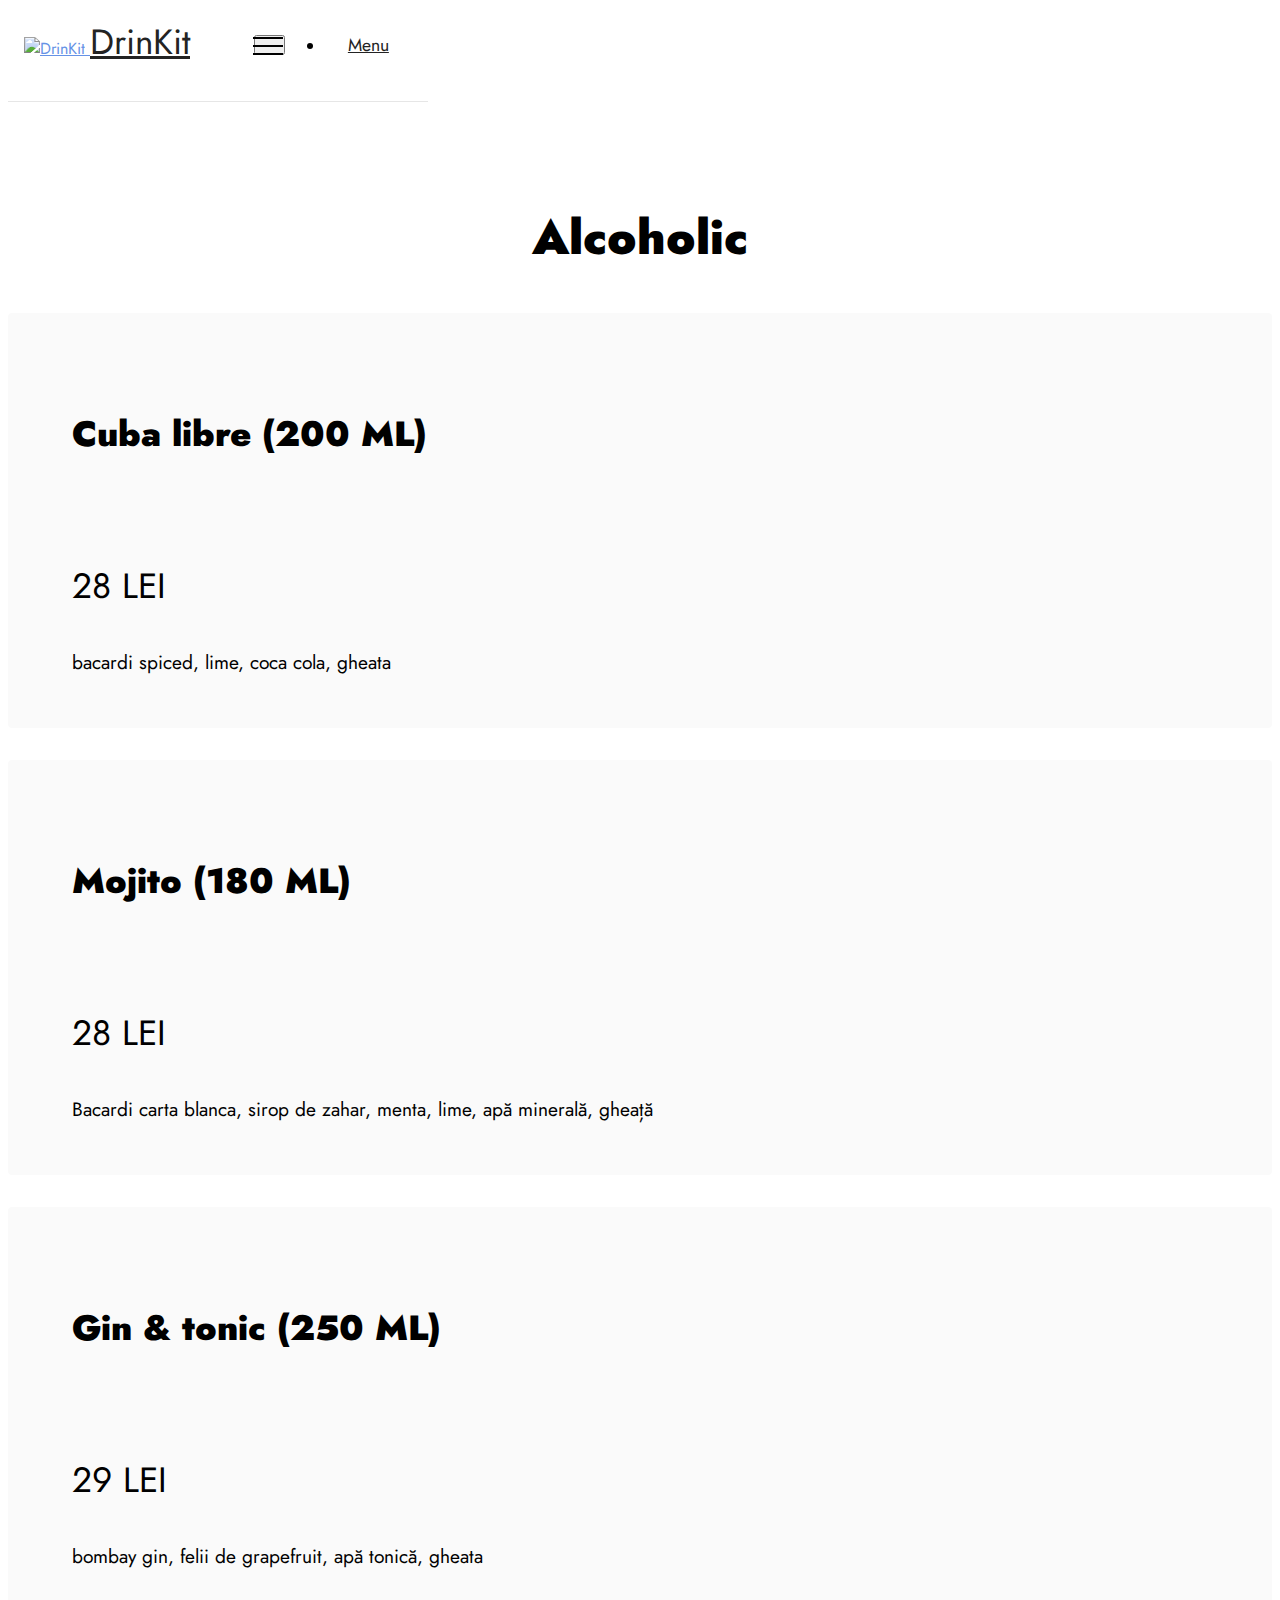
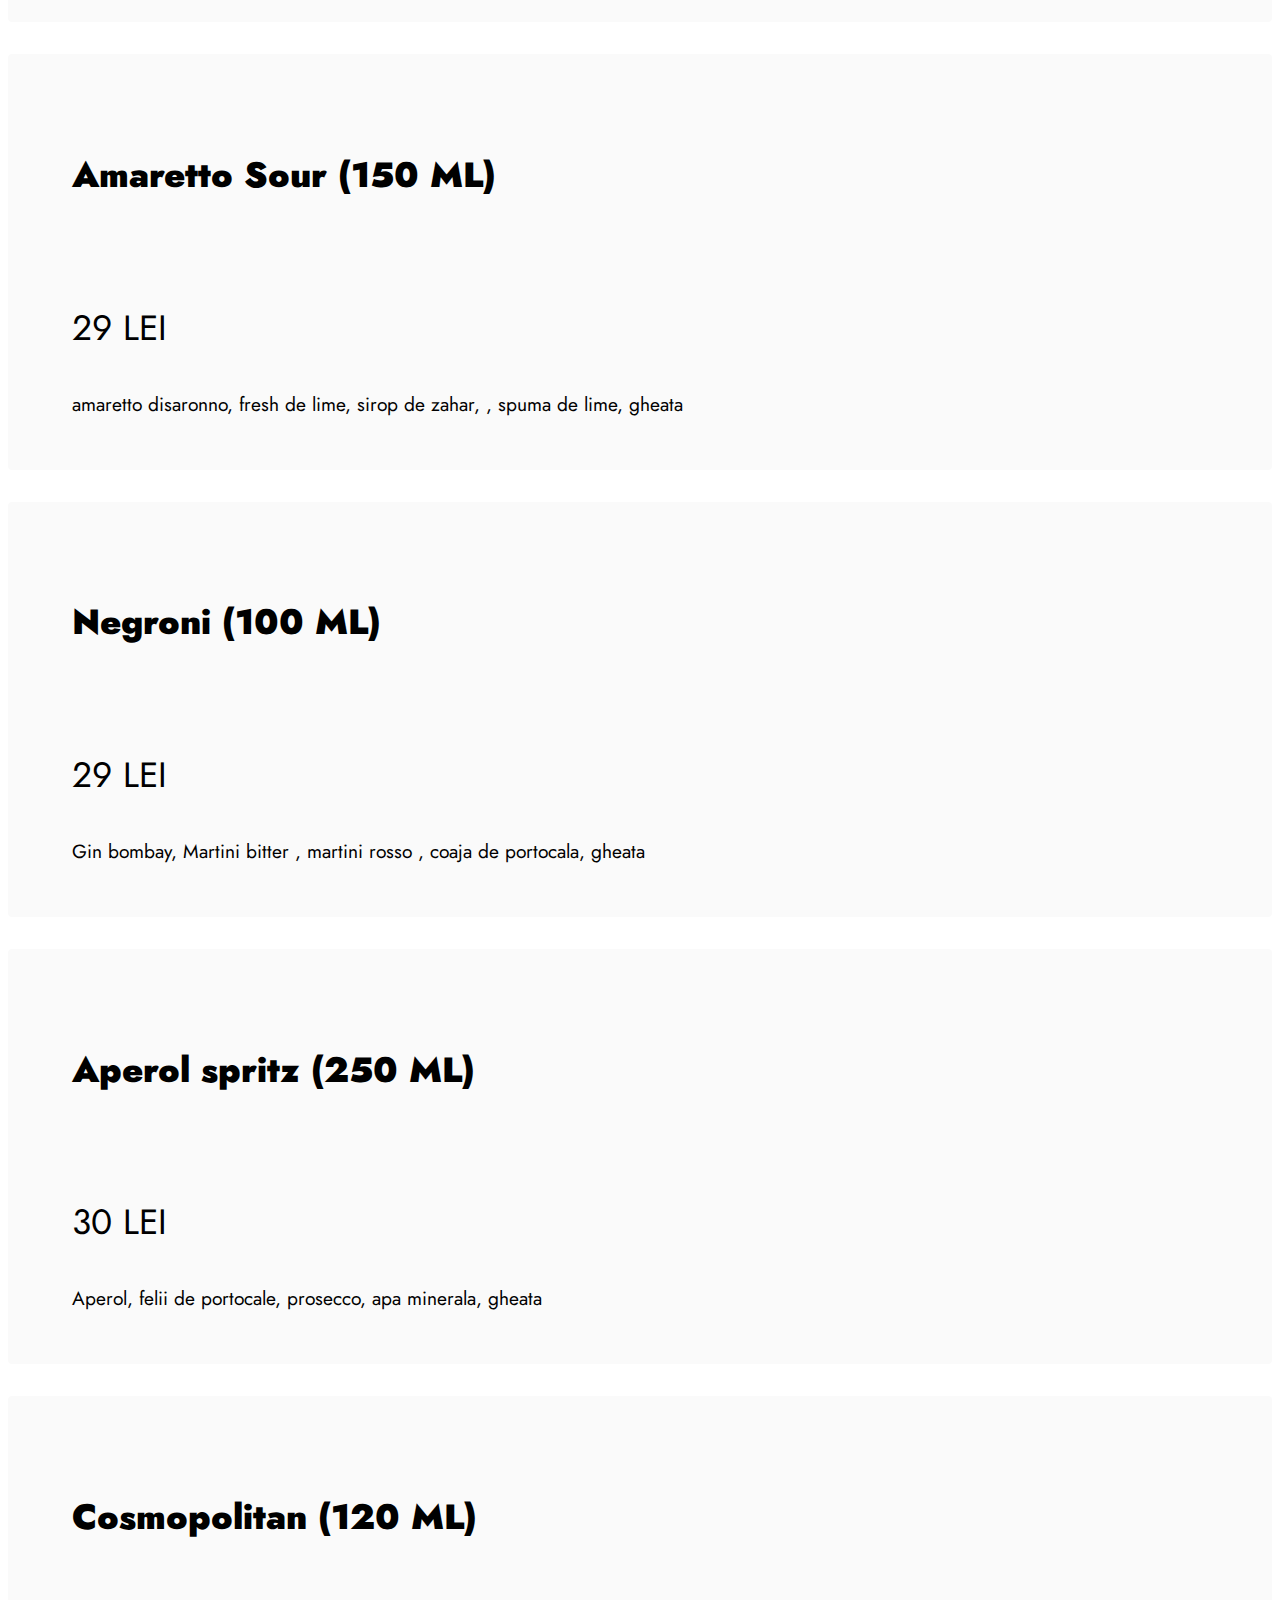
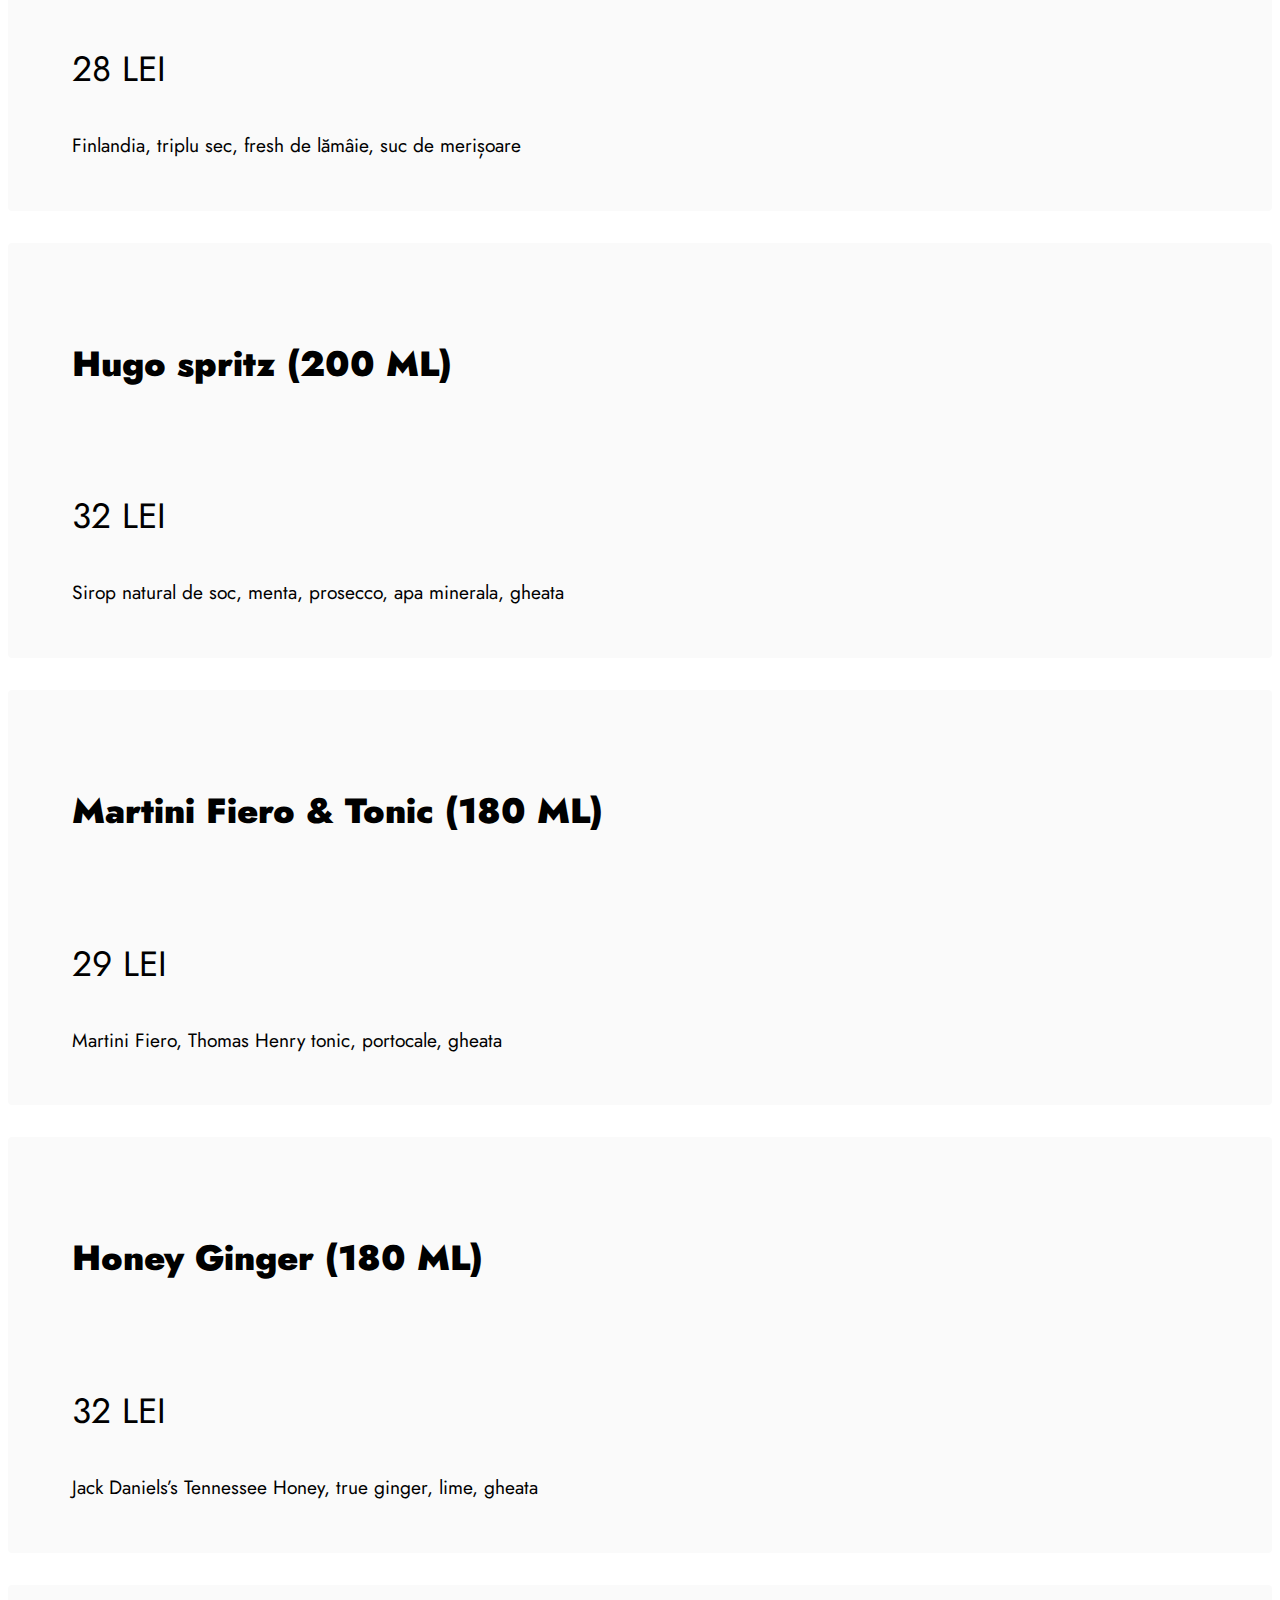
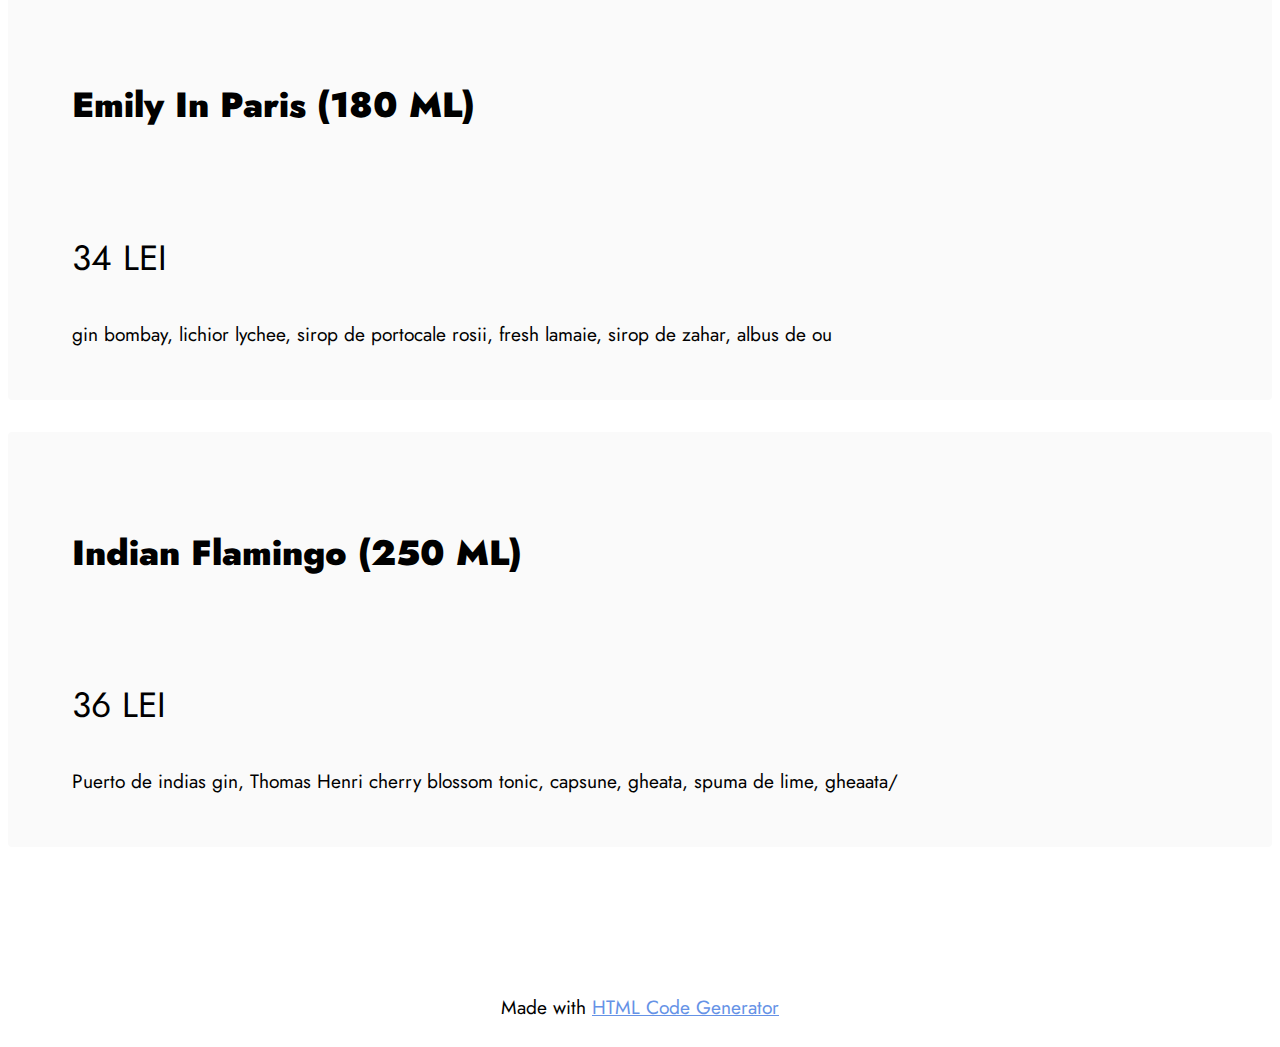
==== Alcoholic.html @ f7081884 "create github pages" ====
<!DOCTYPE html>
<html  >
<head>
  <!-- Site made with Mobirise Website Builder v5.8.6, https://mobirise.com -->
  <meta charset="UTF-8">
  <meta http-equiv="X-UA-Compatible" content="IE=edge">
  <meta name="generator" content="Mobirise v5.8.6, mobirise.com">
  <meta name="viewport" content="width=device-width, initial-scale=1, minimum-scale=1">
  <link rel="shortcut icon" href="assets/images/mbr-121x177.png" type="image/x-icon">
  <meta name="description" content="">
  
  
  <title>Alcoholic</title>
  <link rel="stylesheet" href="assets/bootstrap/css/bootstrap.min.css">
  <link rel="stylesheet" href="assets/bootstrap/css/bootstrap-grid.min.css">
  <link rel="stylesheet" href="assets/bootstrap/css/bootstrap-reboot.min.css">
  <link rel="stylesheet" href="assets/dropdown/css/style.css">
  <link rel="stylesheet" href="assets/socicon/css/styles.css">
  <link rel="stylesheet" href="assets/theme/css/style.css">
  <link rel="preload" href="https://fonts.googleapis.com/css?family=Jost:100,200,300,400,500,600,700,800,900,100i,200i,300i,400i,500i,600i,700i,800i,900i&display=swap" as="style" onload="this.onload=null;this.rel='stylesheet'">
  <noscript><link rel="stylesheet" href="https://fonts.googleapis.com/css?family=Jost:100,200,300,400,500,600,700,800,900,100i,200i,300i,400i,500i,600i,700i,800i,900i&display=swap"></noscript>
  <link rel="preload" as="style" href="assets/mobirise/css/mbr-additional.css"><link rel="stylesheet" href="assets/mobirise/css/mbr-additional.css" type="text/css">

  
  
  
</head>
<body>
  
  <section data-bs-version="5.1" class="menu cid-s48OLK6784" once="menu" id="menu1-k">
    
    <nav class="navbar navbar-dropdown navbar-fixed-top navbar-expand-lg">
        <div class="container">
            <div class="navbar-brand">
                <span class="navbar-logo">
                    <a href="index.html">
                        <img src="assets/images/mbr-121x177.png" alt="DrinKit" style="height: 3.8rem;">
                    </a>
                </span>
                <span class="navbar-caption-wrap"><a class="navbar-caption text-black text-primary display-5" href="https://drinkit.mobirisesite.com/">DrinKit</a></span>
            </div>
            <button class="navbar-toggler" type="button" data-toggle="collapse" data-bs-toggle="collapse" data-target="#navbarSupportedContent" data-bs-target="#navbarSupportedContent" aria-controls="navbarNavAltMarkup" aria-expanded="false" aria-label="Toggle navigation">
                <div class="hamburger">
                    <span></span>
                    <span></span>
                    <span></span>
                    <span></span>
                </div>
            </button>
            <div class="collapse navbar-collapse" id="navbarSupportedContent">
                <ul class="navbar-nav nav-dropdown nav-right" data-app-modern-menu="true"><li class="nav-item"><a class="nav-link link text-black text-primary display-4" href="menu.html">Menu</a></li></ul>
                
                
            </div>
        </div>
    </nav>

</section>

<section data-bs-version="5.1" class="features9 cid-tCqFSyeg68" id="features10-t">
    <!---->
    

    
    
    <div class="container">
        <div class="mbr-section-head">
            <h3 class="mbr-section-title mbr-fonts-style mb-0 display-2">
                <strong>Alcoholic</strong></h3>
            
        </div>
        <div class="row mt-4">
            <div class="card col-12">
                <div class="card-wrapper">
                    <div class="top-line row">
                        <div class="col">
                            <h4 class="card-title mbr-fonts-style display-5"><strong>Cuba libre (200 ML)
</strong><div><strong><br></strong></div></h4>
                        </div>
                        <div class="col-auto">
                            <p class="price mbr-fonts-style display-5">28 LEI&nbsp;<br></p>
                        </div>
                    </div>
                    <div class="bottom-line">
                        <p class="mbr-text mbr-fonts-style display-7">bacardi spiced, lime, coca cola, gheata&nbsp;<br></p>
                    </div>
                </div>
            </div>
            <div class="card col-12">
                <div class="card-wrapper">
                    <div class="top-line row">
                        <div class="col">
                            <h4 class="card-title mbr-fonts-style display-5"><strong>Mojito (180 ML)
</strong><div><strong><br></strong></div></h4>
                        </div>
                        <div class="col-auto">
                            <p class="price mbr-fonts-style display-5">28 LEI&nbsp;<br></p>
                        </div>
                    </div>
                    <div class="bottom-line">
                        <p class="mbr-text mbr-fonts-style display-7">Bacardi carta blanca, sirop de zahar, menta, lime, apă minerală, gheață&nbsp;<br></p>
                    </div>
                </div>
            </div>
            <div class="card col-12">
                <div class="card-wrapper">
                    <div class="top-line row">
                        <div class="col">
                            <h4 class="card-title mbr-fonts-style display-5"><strong>Gin &amp; tonic (250 ML)
</strong><div><strong><br></strong></div></h4>
                        </div>
                        <div class="col-auto">
                            <p class="price mbr-fonts-style display-5">29 LEI&nbsp;<br></p>
                        </div>
                    </div>
                    <div class="bottom-line">
                        <p class="mbr-text mbr-fonts-style display-7">bombay gin, felii de grapefruit, apă tonică, gheata&nbsp;<br></p>
                    </div>
                </div>
            </div>
            <div class="card col-12">
                <div class="card-wrapper">
                    <div class="top-line row">
                        <div class="col">
                            <h4 class="card-title mbr-fonts-style display-5"><strong>Amaretto Sour (150 ML)
</strong><div><strong><br></strong></div></h4>
                        </div>
                        <div class="col-auto">
                            <p class="price mbr-fonts-style display-5">29 LEI&nbsp;<br></p>
                        </div>
                    </div>
                    <div class="bottom-line">
                        <p class="mbr-text mbr-fonts-style display-7">amaretto disaronno, fresh de lime, sirop de zahar, , spuma de lime, gheata&nbsp;<br></p>
                    </div>
                </div>
            </div>
            <div class="card col-12">
                <div class="card-wrapper">
                    <div class="top-line row">
                        <div class="col">
                            <h4 class="card-title mbr-fonts-style display-5"><strong>Negroni (100 ML)
</strong><div><strong><br></strong></div></h4>
                        </div>
                        <div class="col-auto">
                            <p class="price mbr-fonts-style display-5">29 LEI&nbsp;<br></p>
                        </div>
                    </div>
                    <div class="bottom-line">
                        <p class="mbr-text mbr-fonts-style display-7">Gin bombay, Martini bitter , martini rosso , coaja de portocala, gheata&nbsp;<br></p>
                    </div>
                </div>
            </div>
            <div class="card col-12">
                <div class="card-wrapper">
                    <div class="top-line row">
                        <div class="col">
                            <h4 class="card-title mbr-fonts-style display-5"><strong>Aperol spritz (250 ML)
</strong><div><strong><br></strong></div></h4>
                        </div>
                        <div class="col-auto">
                            <p class="price mbr-fonts-style display-5">30 LEI&nbsp;<br></p>
                        </div>
                    </div>
                    <div class="bottom-line">
                        <p class="mbr-text mbr-fonts-style display-7">Aperol, felii de portocale, prosecco, apa minerala, gheata&nbsp;<br></p>
                    </div>
                </div>
            </div>
            <div class="card col-12">
                <div class="card-wrapper">
                    <div class="top-line row">
                        <div class="col">
                            <h4 class="card-title mbr-fonts-style display-5"><strong>Cosmopolitan (120 ML)
</strong><div><strong><br></strong></div></h4>
                        </div>
                        <div class="col-auto">
                            <p class="price mbr-fonts-style display-5">28 LEI&nbsp;<br></p>
                        </div>
                    </div>
                    <div class="bottom-line">
                        <p class="mbr-text mbr-fonts-style display-7">Finlandia, triplu sec, fresh de lămâie, suc de merișoare&nbsp;<br></p>
                    </div>
                </div>
            </div>
            <div class="card col-12">
                <div class="card-wrapper">
                    <div class="top-line row">
                        <div class="col">
                            <h4 class="card-title mbr-fonts-style display-5"><strong>Hugo spritz (200 ML)
</strong><div><strong><br></strong></div></h4>
                        </div>
                        <div class="col-auto">
                            <p class="price mbr-fonts-style display-5">32 LEI&nbsp;<br></p>
                        </div>
                    </div>
                    <div class="bottom-line">
                        <p class="mbr-text mbr-fonts-style display-7">Sirop natural de soc, menta, prosecco, apa minerala, gheata&nbsp;<br></p>
                    </div>
                </div>
            </div>
            <div class="card col-12">
                <div class="card-wrapper">
                    <div class="top-line row">
                        <div class="col">
                            <h4 class="card-title mbr-fonts-style display-5"><strong>Martini Fiero &amp; Tonic (180 ML)
</strong><div><strong><br></strong></div></h4>
                        </div>
                        <div class="col-auto">
                            <p class="price mbr-fonts-style display-5">29 LEI&nbsp;<br></p>
                        </div>
                    </div>
                    <div class="bottom-line">
                        <p class="mbr-text mbr-fonts-style display-7">Martini Fiero, Thomas Henry tonic, portocale, gheata&nbsp;<br></p>
                    </div>
                </div>
            </div>
            <div class="card col-12">
                <div class="card-wrapper">
                    <div class="top-line row">
                        <div class="col">
                            <h4 class="card-title mbr-fonts-style display-5"><strong>Honey Ginger (180 ML)
</strong><div><strong><br></strong></div></h4>
                        </div>
                        <div class="col-auto">
                            <p class="price mbr-fonts-style display-5">32 LEI&nbsp;<br></p>
                        </div>
                    </div>
                    <div class="bottom-line">
                        <p class="mbr-text mbr-fonts-style display-7">Jack Daniels’s Tennessee Honey, true ginger, lime, gheata&nbsp;<br></p>
                    </div>
                </div>
            </div>
            <div class="card col-12">
                <div class="card-wrapper">
                    <div class="top-line row">
                        <div class="col">
                            <h4 class="card-title mbr-fonts-style display-5"><strong>Emily In Paris (180 ML)
</strong><div><strong><br></strong></div></h4>
                        </div>
                        <div class="col-auto">
                            <p class="price mbr-fonts-style display-5">34 LEI&nbsp;<br></p>
                        </div>
                    </div>
                    <div class="bottom-line">
                        <p class="mbr-text mbr-fonts-style display-7">gin bombay, lichior lychee, sirop de portocale rosii, fresh lamaie, sirop de zahar, albus de ou&nbsp;<br></p>
                    </div>
                </div>
            </div>
            <div class="card col-12">
                <div class="card-wrapper">
                    <div class="top-line row">
                        <div class="col">
                            <h4 class="card-title mbr-fonts-style display-5"><strong>Indian Flamingo (250 ML)
</strong><div><strong><br></strong></div></h4>
                        </div>
                        <div class="col-auto">
                            <p class="price mbr-fonts-style display-5">36 LEI&nbsp;<br></p>
                        </div>
                    </div>
                    <div class="bottom-line">
                        <p class="mbr-text mbr-fonts-style display-7">Puerto de indias gin, Thomas Henri cherry blossom tonic, capsune, gheata, spuma de lime, gheaata/&nbsp;<br></p>
                    </div>
                </div>
            </div>
        </div>
    </div>
</section><section class="display-7" style="padding: 0;align-items: center;justify-content: center;flex-wrap: wrap;    align-content: center;display: flex;position: relative;height: 4rem;"><a href="https://mobiri.se/3003908" style="flex: 1 1;height: 4rem;position: absolute;width: 100%;z-index: 1;"><img alt="" style="height: 4rem;" src="[data-uri]"></a><p style="margin: 0;text-align: center;" class="display-7">Made with  &#8204;</p><a style="z-index:1" href="https://mobirise.com/builder/html-code-generator.html">HTML Code Generator</a></section><script src="assets/bootstrap/js/bootstrap.bundle.min.js"></script>  <script src="assets/smoothscroll/smooth-scroll.js"></script>  <script src="assets/ytplayer/index.js"></script>  <script src="assets/dropdown/js/navbar-dropdown.js"></script>  <script src="assets/theme/js/script.js"></script>  
  
  
</body>
</html>
---- assets/mobirise/css/mbr-additional.css ----
.btn {
  border-width: 2px;
}
body {
  font-family: Jost;
}
.display-1 {
  font-family: 'Jost', sans-serif;
  font-size: 4.6rem;
  line-height: 1.1;
}
.display-1 > .mbr-iconfont {
  font-size: 5.75rem;
}
.display-2 {
  font-family: 'Jost', sans-serif;
  font-size: 3rem;
  line-height: 1.1;
}
.display-2 > .mbr-iconfont {
  font-size: 3.75rem;
}
.display-4 {
  font-family: 'Jost', sans-serif;
  font-size: 1.1rem;
  line-height: 1.5;
}
.display-4 > .mbr-iconfont {
  font-size: 1.375rem;
}
.display-5 {
  font-family: 'Jost', sans-serif;
  font-size: 2.2rem;
  line-height: 1.5;
}
.display-5 > .mbr-iconfont {
  font-size: 2.75rem;
}
.display-7 {
  font-family: 'Jost', sans-serif;
  font-size: 1.2rem;
  line-height: 1.5;
}
.display-7 > .mbr-iconfont {
  font-size: 1.5rem;
}
/* ---- Fluid typography for mobile devices ---- */
/* 1.4 - font scale ratio ( bootstrap == 1.42857 ) */
/* 100vw - current viewport width */
/* (48 - 20)  48 == 48rem == 768px, 20 == 20rem == 320px(minimal supported viewport) */
/* 0.65 - min scale variable, may vary */
@media (max-width: 992px) {
  .display-1 {
    font-size: 3.68rem;
  }
}
@media (max-width: 768px) {
  .display-1 {
    font-size: 3.22rem;
    font-size: calc( 2.26rem + (4.6 - 2.26) * ((100vw - 20rem) / (48 - 20)));
    line-height: calc( 1.1 * (2.26rem + (4.6 - 2.26) * ((100vw - 20rem) / (48 - 20))));
  }
  .display-2 {
    font-size: 2.4rem;
    font-size: calc( 1.7rem + (3 - 1.7) * ((100vw - 20rem) / (48 - 20)));
    line-height: calc( 1.3 * (1.7rem + (3 - 1.7) * ((100vw - 20rem) / (48 - 20))));
  }
  .display-4 {
    font-size: 0.88rem;
    font-size: calc( 1.0350000000000001rem + (1.1 - 1.0350000000000001) * ((100vw - 20rem) / (48 - 20)));
    line-height: calc( 1.4 * (1.0350000000000001rem + (1.1 - 1.0350000000000001) * ((100vw - 20rem) / (48 - 20))));
  }
  .display-5 {
    font-size: 1.76rem;
    font-size: calc( 1.42rem + (2.2 - 1.42) * ((100vw - 20rem) / (48 - 20)));
    line-height: calc( 1.4 * (1.42rem + (2.2 - 1.42) * ((100vw - 20rem) / (48 - 20))));
  }
  .display-7 {
    font-size: 0.96rem;
    font-size: calc( 1.07rem + (1.2 - 1.07) * ((100vw - 20rem) / (48 - 20)));
    line-height: calc( 1.4 * (1.07rem + (1.2 - 1.07) * ((100vw - 20rem) / (48 - 20))));
  }
}
/* Buttons */
.btn {
  padding: 0.6rem 1.2rem;
  border-radius: 4px;
}
.btn-sm {
  padding: 0.6rem 1.2rem;
  border-radius: 4px;
}
.btn-md {
  padding: 0.6rem 1.2rem;
  border-radius: 4px;
}
.btn-lg {
  padding: 1rem 2.6rem;
  border-radius: 4px;
}
.bg-primary {
  background-color: #6592e6 !important;
}
.bg-success {
  background-color: #40b0bf !important;
}
.bg-info {
  background-color: #47b5ed !important;
}
.bg-warning {
  background-color: #ffe161 !important;
}
.bg-danger {
  background-color: #ff9966 !important;
}
.btn-primary,
.btn-primary:active {
  background-color: #6592e6 !important;
  border-color: #6592e6 !important;
  color: #ffffff !important;
  box-shadow: 0 2px 2px 0 rgba(0, 0, 0, 0.2);
}
.btn-primary:hover,
.btn-primary:focus,
.btn-primary.focus,
.btn-primary.active {
  color: #ffffff !important;
  background-color: #2260d2 !important;
  border-color: #2260d2 !important;
  box-shadow: 0 2px 5px 0 rgba(0, 0, 0, 0.2);
}
.btn-primary.disabled,
.btn-primary:disabled {
  color: #ffffff !important;
  background-color: #2260d2 !important;
  border-color: #2260d2 !important;
}
.btn-secondary,
.btn-secondary:active {
  background-color: #ff6666 !important;
  border-color: #ff6666 !important;
  color: #ffffff !important;
  box-shadow: 0 2px 2px 0 rgba(0, 0, 0, 0.2);
}
.btn-secondary:hover,
.btn-secondary:focus,
.btn-secondary.focus,
.btn-secondary.active {
  color: #ffffff !important;
  background-color: #ff0f0f !important;
  border-color: #ff0f0f !important;
  box-shadow: 0 2px 5px 0 rgba(0, 0, 0, 0.2);
}
.btn-secondary.disabled,
.btn-secondary:disabled {
  color: #ffffff !important;
  background-color: #ff0f0f !important;
  border-color: #ff0f0f !important;
}
.btn-info,
.btn-info:active {
  background-color: #47b5ed !important;
  border-color: #47b5ed !important;
  color: #ffffff !important;
  box-shadow: 0 2px 2px 0 rgba(0, 0, 0, 0.2);
}
.btn-info:hover,
.btn-info:focus,
.btn-info.focus,
.btn-info.active {
  color: #ffffff !important;
  background-color: #148cca !important;
  border-color: #148cca !important;
  box-shadow: 0 2px 5px 0 rgba(0, 0, 0, 0.2);
}
.btn-info.disabled,
.btn-info:disabled {
  color: #ffffff !important;
  background-color: #148cca !important;
  border-color: #148cca !important;
}
.btn-success,
.btn-success:active {
  background-color: #40b0bf !important;
  border-color: #40b0bf !important;
  color: #ffffff !important;
  box-shadow: 0 2px 2px 0 rgba(0, 0, 0, 0.2);
}
.btn-success:hover,
.btn-success:focus,
.btn-success.focus,
.btn-success.active {
  color: #ffffff !important;
  background-color: #2a747e !important;
  border-color: #2a747e !important;
  box-shadow: 0 2px 5px 0 rgba(0, 0, 0, 0.2);
}
.btn-success.disabled,
.btn-success:disabled {
  color: #ffffff !important;
  background-color: #2a747e !important;
  border-color: #2a747e !important;
}
.btn-warning,
.btn-warning:active {
  background-color: #ffe161 !important;
  border-color: #ffe161 !important;
  color: #614f00 !important;
  box-shadow: 0 2px 2px 0 rgba(0, 0, 0, 0.2);
}
.btn-warning:hover,
.btn-warning:focus,
.btn-warning.focus,
.btn-warning.active {
  color: #0a0800 !important;
  background-color: #ffd10a !important;
  border-color: #ffd10a !important;
  box-shadow: 0 2px 5px 0 rgba(0, 0, 0, 0.2);
}
.btn-warning.disabled,
.btn-warning:disabled {
  color: #614f00 !important;
  background-color: #ffd10a !important;
  border-color: #ffd10a !important;
}
.btn-danger,
.btn-danger:active {
  background-color: #ff9966 !important;
  border-color: #ff9966 !important;
  color: #ffffff !important;
  box-shadow: 0 2px 2px 0 rgba(0, 0, 0, 0.2);
}
.btn-danger:hover,
.btn-danger:focus,
.btn-danger.focus,
.btn-danger.active {
  color: #ffffff !important;
  background-color: #ff5f0f !important;
  border-color: #ff5f0f !important;
  box-shadow: 0 2px 5px 0 rgba(0, 0, 0, 0.2);
}
.btn-danger.disabled,
.btn-danger:disabled {
  color: #ffffff !important;
  background-color: #ff5f0f !important;
  border-color: #ff5f0f !important;
}
.btn-white,
.btn-white:active {
  background-color: #fafafa !important;
  border-color: #fafafa !important;
  color: #7a7a7a !important;
  box-shadow: 0 2px 2px 0 rgba(0, 0, 0, 0.2);
}
.btn-white:hover,
.btn-white:focus,
.btn-white.focus,
.btn-white.active {
  color: #4f4f4f !important;
  background-color: #cfcfcf !important;
  border-color: #cfcfcf !important;
  box-shadow: 0 2px 5px 0 rgba(0, 0, 0, 0.2);
}
.btn-white.disabled,
.btn-white:disabled {
  color: #7a7a7a !important;
  background-color: #cfcfcf !important;
  border-color: #cfcfcf !important;
}
.btn-black,
.btn-black:active {
  background-color: #232323 !important;
  border-color: #232323 !important;
  color: #ffffff !important;
  box-shadow: 0 2px 2px 0 rgba(0, 0, 0, 0.2);
}
.btn-black:hover,
.btn-black:focus,
.btn-black.focus,
.btn-black.active {
  color: #ffffff !important;
  background-color: #000000 !important;
  border-color: #000000 !important;
  box-shadow: 0 2px 5px 0 rgba(0, 0, 0, 0.2);
}
.btn-black.disabled,
.btn-black:disabled {
  color: #ffffff !important;
  background-color: #000000 !important;
  border-color: #000000 !important;
}
.btn-primary-outline,
.btn-primary-outline:active {
  background-color: transparent !important;
  border-color: #6592e6;
  color: #6592e6;
}
.btn-primary-outline:hover,
.btn-primary-outline:focus,
.btn-primary-outline.focus,
.btn-primary-outline.active {
  color: #2260d2 !important;
  background-color: transparent!important;
  border-color: #2260d2 !important;
  box-shadow: none!important;
}
.btn-primary-outline.disabled,
.btn-primary-outline:disabled {
  color: #ffffff !important;
  background-color: #6592e6 !important;
  border-color: #6592e6 !important;
}
.btn-secondary-outline,
.btn-secondary-outline:active {
  background-color: transparent !important;
  border-color: #ff6666;
  color: #ff6666;
}
.btn-secondary-outline:hover,
.btn-secondary-outline:focus,
.btn-secondary-outline.focus,
.btn-secondary-outline.active {
  color: #ff0f0f !important;
  background-color: transparent!important;
  border-color: #ff0f0f !important;
  box-shadow: none!important;
}
.btn-secondary-outline.disabled,
.btn-secondary-outline:disabled {
  color: #ffffff !important;
  background-color: #ff6666 !important;
  border-color: #ff6666 !important;
}
.btn-info-outline,
.btn-info-outline:active {
  background-color: transparent !important;
  border-color: #47b5ed;
  color: #47b5ed;
}
.btn-info-outline:hover,
.btn-info-outline:focus,
.btn-info-outline.focus,
.btn-info-outline.active {
  color: #148cca !important;
  background-color: transparent!important;
  border-color: #148cca !important;
  box-shadow: none!important;
}
.btn-info-outline.disabled,
.btn-info-outline:disabled {
  color: #ffffff !important;
  background-color: #47b5ed !important;
  border-color: #47b5ed !important;
}
.btn-success-outline,
.btn-success-outline:active {
  background-color: transparent !important;
  border-color: #40b0bf;
  color: #40b0bf;
}
.btn-success-outline:hover,
.btn-success-outline:focus,
.btn-success-outline.focus,
.btn-success-outline.active {
  color: #2a747e !important;
  background-color: transparent!important;
  border-color: #2a747e !important;
  box-shadow: none!important;
}
.btn-success-outline.disabled,
.btn-success-outline:disabled {
  color: #ffffff !important;
  background-color: #40b0bf !important;
  border-color: #40b0bf !important;
}
.btn-warning-outline,
.btn-warning-outline:active {
  background-color: transparent !important;
  border-color: #ffe161;
  color: #ffe161;
}
.btn-warning-outline:hover,
.btn-warning-outline:focus,
.btn-warning-outline.focus,
.btn-warning-outline.active {
  color: #ffd10a !important;
  background-color: transparent!important;
  border-color: #ffd10a !important;
  box-shadow: none!important;
}
.btn-warning-outline.disabled,
.btn-warning-outline:disabled {
  color: #614f00 !important;
  background-color: #ffe161 !important;
  border-color: #ffe161 !important;
}
.btn-danger-outline,
.btn-danger-outline:active {
  background-color: transparent !important;
  border-color: #ff9966;
  color: #ff9966;
}
.btn-danger-outline:hover,
.btn-danger-outline:focus,
.btn-danger-outline.focus,
.btn-danger-outline.active {
  color: #ff5f0f !important;
  background-color: transparent!important;
  border-color: #ff5f0f !important;
  box-shadow: none!important;
}
.btn-danger-outline.disabled,
.btn-danger-outline:disabled {
  color: #ffffff !important;
  background-color: #ff9966 !important;
  border-color: #ff9966 !important;
}
.btn-black-outline,
.btn-black-outline:active {
  background-color: transparent !important;
  border-color: #232323;
  color: #232323;
}
.btn-black-outline:hover,
.btn-black-outline:focus,
.btn-black-outline.focus,
.btn-black-outline.active {
  color: #000000 !important;
  background-color: transparent!important;
  border-color: #000000 !important;
  box-shadow: none!important;
}
.btn-black-outline.disabled,
.btn-black-outline:disabled {
  color: #ffffff !important;
  background-color: #232323 !important;
  border-color: #232323 !important;
}
.btn-white-outline,
.btn-white-outline:active {
  background-color: transparent !important;
  border-color: #fafafa;
  color: #fafafa;
}
.btn-white-outline:hover,
.btn-white-outline:focus,
.btn-white-outline.focus,
.btn-white-outline.active {
  color: #cfcfcf !important;
  background-color: transparent!important;
  border-color: #cfcfcf !important;
  box-shadow: none!important;
}
.btn-white-outline.disabled,
.btn-white-outline:disabled {
  color: #7a7a7a !important;
  background-color: #fafafa !important;
  border-color: #fafafa !important;
}
.text-primary {
  color: #6592e6 !important;
}
.text-secondary {
  color: #ff6666 !important;
}
.text-success {
  color: #40b0bf !important;
}
.text-info {
  color: #47b5ed !important;
}
.text-warning {
  color: #ffe161 !important;
}
.text-danger {
  color: #ff9966 !important;
}
.text-white {
  color: #fafafa !important;
}
.text-black {
  color: #232323 !important;
}
a.text-primary:hover,
a.text-primary:focus,
a.text-primary.active {
  color: #205ac5 !important;
}
a.text-secondary:hover,
a.text-secondary:focus,
a.text-secondary.active {
  color: #ff0000 !important;
}
a.text-success:hover,
a.text-success:focus,
a.text-success.active {
  color: #266a73 !important;
}
a.text-info:hover,
a.text-info:focus,
a.text-info.active {
  color: #1283bc !important;
}
a.text-warning:hover,
a.text-warning:focus,
a.text-warning.active {
  color: #facb00 !important;
}
a.text-danger:hover,
a.text-danger:focus,
a.text-danger.active {
  color: #ff5500 !important;
}
a.text-white:hover,
a.text-white:focus,
a.text-white.active {
  color: #c7c7c7 !important;
}
a.text-black:hover,
a.text-black:focus,
a.text-black.active {
  color: #000000 !important;
}
a[class*="text-"]:not(.nav-link):not(.dropdown-item):not([role]):not(.navbar-caption) {
  transition: 0.2s;
  position: relative;
  background-image: linear-gradient(currentColor 50%, currentColor 50%);
  background-size: 10000px 2px;
  background-repeat: no-repeat;
  background-position: 0 1.2em;
}
.nav-tabs .nav-link.active {
  color: #6592e6;
}
.nav-tabs .nav-link:not(.active) {
  color: #232323;
}
.alert-success {
  background-color: #70c770;
}
.alert-info {
  background-color: #47b5ed;
}
.alert-warning {
  background-color: #ffe161;
}
.alert-danger {
  background-color: #ff9966;
}
.mbr-gallery-filter li.active .btn {
  background-color: #6592e6;
  border-color: #6592e6;
  color: #ffffff;
}
.mbr-gallery-filter li.active .btn:focus {
  box-shadow: none;
}
a,
a:hover {
  color: #6592e6;
}
.mbr-plan-header.bg-primary .mbr-plan-subtitle,
.mbr-plan-header.bg-primary .mbr-plan-price-desc {
  color: #ffffff;
}
.mbr-plan-header.bg-success .mbr-plan-subtitle,
.mbr-plan-header.bg-success .mbr-plan-price-desc {
  color: #a0d8df;
}
.mbr-plan-header.bg-info .mbr-plan-subtitle,
.mbr-plan-header.bg-info .mbr-plan-price-desc {
  color: #ffffff;
}
.mbr-plan-header.bg-warning .mbr-plan-subtitle,
.mbr-plan-header.bg-warning .mbr-plan-price-desc {
  color: #ffffff;
}
.mbr-plan-header.bg-danger .mbr-plan-subtitle,
.mbr-plan-header.bg-danger .mbr-plan-price-desc {
  color: #ffffff;
}
/* Scroll to top button*/
.scrollToTop_wraper {
  display: none;
}
.form-control {
  font-family: 'Jost', sans-serif;
  font-size: 1.1rem;
  line-height: 1.5;
  font-weight: 400;
}
.form-control > .mbr-iconfont {
  font-size: 1.375rem;
}
.form-control:hover,
.form-control:focus {
  box-shadow: rgba(0, 0, 0, 0.07) 0px 1px 1px 0px, rgba(0, 0, 0, 0.07) 0px 1px 3px 0px, rgba(0, 0, 0, 0.03) 0px 0px 0px 1px;
  border-color: #6592e6 !important;
}
.form-control:-webkit-input-placeholder {
  font-family: 'Jost', sans-serif;
  font-size: 1.1rem;
  line-height: 1.5;
  font-weight: 400;
}
.form-control:-webkit-input-placeholder > .mbr-iconfont {
  font-size: 1.375rem;
}
blockquote {
  border-color: #6592e6;
}
/* Forms */
.jq-selectbox li:hover,
.jq-selectbox li.selected {
  background-color: #6592e6;
  color: #ffffff;
}
.jq-number__spin {
  transition: 0.25s ease;
}
.jq-number__spin:hover {
  border-color: #6592e6;
}
.jq-selectbox .jq-selectbox__trigger-arrow,
.jq-number__spin.minus:after,
.jq-number__spin.plus:after {
  transition: 0.4s;
  border-top-color: #353535;
  border-bottom-color: #353535;
}
.jq-selectbox:hover .jq-selectbox__trigger-arrow,
.jq-number__spin.minus:hover:after,
.jq-number__spin.plus:hover:after {
  border-top-color: #6592e6;
  border-bottom-color: #6592e6;
}
.xdsoft_datetimepicker .xdsoft_calendar td.xdsoft_default,
.xdsoft_datetimepicker .xdsoft_calendar td.xdsoft_current,
.xdsoft_datetimepicker .xdsoft_timepicker .xdsoft_time_box > div > div.xdsoft_current {
  color: #ffffff !important;
  background-color: #6592e6 !important;
  box-shadow: none !important;
}
.xdsoft_datetimepicker .xdsoft_calendar td:hover,
.xdsoft_datetimepicker .xdsoft_timepicker .xdsoft_time_box > div > div:hover {
  color: #000000 !important;
  background: #ff6666 !important;
  box-shadow: none !important;
}
.lazy-bg {
  background-image: none !important;
}
.lazy-placeholder:not(section),
.lazy-none {
  display: block;
  position: relative;
  padding-bottom: 56.25%;
  width: 100%;
  height: auto;
}
iframe.lazy-placeholder,
.lazy-placeholder:after {
  content: '';
  position: absolute;
  width: 200px;
  height: 200px;
  background: transparent no-repeat center;
  background-size: contain;
  top: 50%;
  left: 50%;
  transform: translateX(-50%) translateY(-50%);
  background-image: url("data:image/svg+xml;charset=UTF-8,%3csvg width='32' height='32' viewBox='0 0 64 64' xmlns='http://www.w3.org/2000/svg' stroke='%236592e6' %3e%3cg fill='none' fill-rule='evenodd'%3e%3cg transform='translate(16 16)' stroke-width='2'%3e%3ccircle stroke-opacity='.5' cx='16' cy='16' r='16'/%3e%3cpath d='M32 16c0-9.94-8.06-16-16-16'%3e%3canimateTransform attributeName='transform' type='rotate' from='0 16 16' to='360 16 16' dur='1s' repeatCount='indefinite'/%3e%3c/path%3e%3c/g%3e%3c/g%3e%3c/svg%3e");
}
section.lazy-placeholder:after {
  opacity: 0.5;
}
body {
  overflow-x: hidden;
}
a {
  transition: color 0.6s;
}
.cid-s48MCQYojq {
  background-image: url("../../../assets/images/background7.jpg");
}
.cid-s48MCQYojq .mbr-section-title {
  text-align: center;
}
.cid-s48MCQYojq .mbr-text,
.cid-s48MCQYojq .mbr-section-btn {
  color: #232323;
  text-align: center;
}
@media (max-width: 991px) {
  .cid-s48MCQYojq .mbr-section-title,
  .cid-s48MCQYojq .mbr-section-btn,
  .cid-s48MCQYojq .mbr-text {
    text-align: center;
  }
}
.cid-s48OLK6784 {
  z-index: 1000;
  width: 100%;
  position: relative;
  min-height: 60px;
}
.cid-s48OLK6784 nav.navbar {
  position: fixed;
}
.cid-s48OLK6784 .dropdown-item:before {
  font-family: Moririse2 !important;
  content: '\e966';
  display: inline-block;
  width: 0;
  position: absolute;
  left: 1rem;
  top: 0.5rem;
  margin-right: 0.5rem;
  line-height: 1;
  font-size: inherit;
  vertical-align: middle;
  text-align: center;
  overflow: hidden;
  transform: scale(0, 1);
  transition: all 0.25s ease-in-out;
}
.cid-s48OLK6784 .dropdown-menu {
  padding: 0;
}
.cid-s48OLK6784 .dropdown-item {
  border-bottom: 1px solid #e6e6e6;
}
.cid-s48OLK6784 .dropdown-item:hover,
.cid-s48OLK6784 .dropdown-item:focus {
  background: #6592e6 !important;
  color: white !important;
}
.cid-s48OLK6784 .nav-dropdown .link {
  padding: 0 0.3em !important;
  margin: .667em 1em !important;
}
.cid-s48OLK6784 .nav-dropdown .link.dropdown-toggle::after {
  margin-left: 0.5rem;
  margin-top: 0.2rem;
}
.cid-s48OLK6784 .nav-link {
  position: relative;
}
.cid-s48OLK6784 .container {
  display: flex;
  margin: auto;
}
.cid-s48OLK6784 .iconfont-wrapper {
  color: #000000 !important;
  font-size: 1.5rem;
  padding-right: .5rem;
}
.cid-s48OLK6784 .navbar-caption {
  padding-right: 4rem;
}
.cid-s48OLK6784 .dropdown-menu,
.cid-s48OLK6784 .navbar.opened {
  background: #ffffff !important;
}
.cid-s48OLK6784 .nav-item:focus,
.cid-s48OLK6784 .nav-link:focus {
  outline: none;
}
.cid-s48OLK6784 .dropdown .dropdown-menu .dropdown-item {
  width: auto;
  transition: all 0.25s ease-in-out;
}
.cid-s48OLK6784 .dropdown .dropdown-menu .dropdown-item::after {
  right: 0.5rem;
}
.cid-s48OLK6784 .dropdown .dropdown-menu .dropdown-item .mbr-iconfont {
  margin-left: -1.8rem;
  padding-right: 1rem;
  font-size: inherit;
}
.cid-s48OLK6784 .dropdown .dropdown-menu .dropdown-item .mbr-iconfont:before {
  display: inline-block;
  transform: scale(1, 1);
  transition: all 0.25s ease-in-out;
}
.cid-s48OLK6784 .collapsed .dropdown-menu .dropdown-item:before {
  display: none;
}
.cid-s48OLK6784 .collapsed .dropdown .dropdown-menu .dropdown-item {
  padding: 0.235em 1.5em 0.235em 1.5em !important;
  transition: none;
  margin: 0 !important;
}
.cid-s48OLK6784 .navbar {
  min-height: 77px;
  transition: all .3s;
  border-bottom: 1px solid transparent;
  background: #ffffff;
}
.cid-s48OLK6784 .navbar:not(.navbar-short) {
  border-bottom: 1px solid #e6e6e6;
}
.cid-s48OLK6784 .navbar.opened {
  transition: all .3s;
}
.cid-s48OLK6784 .navbar .dropdown-item {
  padding: .5rem 1.8rem;
}
.cid-s48OLK6784 .navbar .navbar-logo img {
  width: auto;
}
.cid-s48OLK6784 .navbar .navbar-collapse {
  justify-content: flex-end;
  z-index: 1;
}
.cid-s48OLK6784 .navbar.collapsed .nav-item .nav-link::before {
  display: none;
}
.cid-s48OLK6784 .navbar.collapsed.opened .dropdown-menu {
  top: 0;
}
@media (min-width: 992px) {
  .cid-s48OLK6784 .navbar.collapsed.opened:not(.navbar-short) .navbar-collapse {
    max-height: calc(98.5vh - 3.8rem);
  }
}
.cid-s48OLK6784 .navbar.collapsed .dropdown-menu .dropdown-submenu {
  left: 0 !important;
}
.cid-s48OLK6784 .navbar.collapsed .dropdown-menu .dropdown-item:after {
  right: auto;
}
.cid-s48OLK6784 .navbar.collapsed .dropdown-menu .dropdown-toggle[data-toggle="dropdown-submenu"]:after {
  margin-left: 0.5rem;
  margin-top: 0.2rem;
  border-top: 0.35em solid;
  border-right: 0.35em solid transparent;
  border-left: 0.35em solid transparent;
  border-bottom: 0;
  top: 55%;
}
.cid-s48OLK6784 .navbar.collapsed ul.navbar-nav li {
  margin: auto;
}
.cid-s48OLK6784 .navbar.collapsed .dropdown-menu .dropdown-item {
  padding: .25rem 1.5rem;
  text-align: center;
}
.cid-s48OLK6784 .navbar.collapsed .icons-menu {
  padding-left: 0;
  padding-right: 0;
  padding-top: .5rem;
  padding-bottom: .5rem;
}
@media (max-width: 991px) {
  .cid-s48OLK6784 .navbar .nav-item .nav-link::before {
    display: none;
  }
  .cid-s48OLK6784 .navbar.opened .dropdown-menu {
    top: 0;
  }
  .cid-s48OLK6784 .navbar .dropdown-menu .dropdown-submenu {
    left: 0 !important;
  }
  .cid-s48OLK6784 .navbar .dropdown-menu .dropdown-item:after {
    right: auto;
  }
  .cid-s48OLK6784 .navbar .dropdown-menu .dropdown-toggle[data-toggle="dropdown-submenu"]:after {
    margin-left: 0.5rem;
    margin-top: 0.2rem;
    border-top: 0.35em solid;
    border-right: 0.35em solid transparent;
    border-left: 0.35em solid transparent;
    border-bottom: 0;
    top: 55%;
  }
  .cid-s48OLK6784 .navbar .navbar-logo img {
    height: 3.8rem !important;
  }
  .cid-s48OLK6784 .navbar ul.navbar-nav li {
    margin: auto;
  }
  .cid-s48OLK6784 .navbar .dropdown-menu .dropdown-item {
    padding: .25rem 1.5rem !important;
    text-align: center;
  }
  .cid-s48OLK6784 .navbar .navbar-brand {
    flex-shrink: initial;
    flex-basis: auto;
    word-break: break-word;
    padding-right: 2rem;
  }
  .cid-s48OLK6784 .navbar .navbar-toggler {
    flex-basis: auto;
  }
  .cid-s48OLK6784 .navbar .icons-menu {
    padding-left: 0;
    padding-top: .5rem;
    padding-bottom: .5rem;
  }
}
.cid-s48OLK6784 .navbar.navbar-short {
  min-height: 60px;
}
.cid-s48OLK6784 .navbar.navbar-short .navbar-logo img {
  height: 3rem !important;
}
.cid-s48OLK6784 .navbar.navbar-short .navbar-brand {
  padding: 0;
}
.cid-s48OLK6784 .navbar-brand {
  flex-shrink: 0;
  align-items: center;
  margin-right: 0;
  padding: 0;
  transition: all .3s;
  word-break: break-word;
  z-index: 1;
}
.cid-s48OLK6784 .navbar-brand .navbar-caption {
  line-height: inherit !important;
}
.cid-s48OLK6784 .navbar-brand .navbar-logo a {
  outline: none;
}
.cid-s48OLK6784 .dropdown-item.active,
.cid-s48OLK6784 .dropdown-item:active {
  background-color: transparent;
}
.cid-s48OLK6784 .navbar-expand-lg .navbar-nav .nav-link {
  padding: 0;
}
.cid-s48OLK6784 .nav-dropdown .link.dropdown-toggle {
  margin-right: 1.667em;
}
.cid-s48OLK6784 .nav-dropdown .link.dropdown-toggle[aria-expanded="true"] {
  margin-right: 0;
  padding: 0.667em 1.667em;
}
.cid-s48OLK6784 .navbar.navbar-expand-lg .dropdown .dropdown-menu {
  background: #ffffff;
}
.cid-s48OLK6784 .navbar.navbar-expand-lg .dropdown .dropdown-menu .dropdown-submenu {
  margin: 0;
  left: 100%;
}
.cid-s48OLK6784 .navbar .dropdown.open > .dropdown-menu {
  display: block;
}
.cid-s48OLK6784 ul.navbar-nav {
  flex-wrap: wrap;
}
.cid-s48OLK6784 .navbar-buttons {
  text-align: center;
  min-width: 170px;
}
.cid-s48OLK6784 button.navbar-toggler {
  outline: none;
  width: 31px;
  height: 20px;
  cursor: pointer;
  transition: all .2s;
  position: relative;
  align-self: center;
}
.cid-s48OLK6784 button.navbar-toggler .hamburger span {
  position: absolute;
  right: 0;
  width: 30px;
  height: 2px;
  border-right: 5px;
  background-color: currentColor;
}
.cid-s48OLK6784 button.navbar-toggler .hamburger span:nth-child(1) {
  top: 0;
  transition: all .2s;
}
.cid-s48OLK6784 button.navbar-toggler .hamburger span:nth-child(2) {
  top: 8px;
  transition: all .15s;
}
.cid-s48OLK6784 button.navbar-toggler .hamburger span:nth-child(3) {
  top: 8px;
  transition: all .15s;
}
.cid-s48OLK6784 button.navbar-toggler .hamburger span:nth-child(4) {
  top: 16px;
  transition: all .2s;
}
.cid-s48OLK6784 nav.opened .hamburger span:nth-child(1) {
  top: 8px;
  width: 0;
  opacity: 0;
  right: 50%;
  transition: all .2s;
}
.cid-s48OLK6784 nav.opened .hamburger span:nth-child(2) {
  transform: rotate(45deg);
  transition: all .25s;
}
.cid-s48OLK6784 nav.opened .hamburger span:nth-child(3) {
  transform: rotate(-45deg);
  transition: all .25s;
}
.cid-s48OLK6784 nav.opened .hamburger span:nth-child(4) {
  top: 8px;
  width: 0;
  opacity: 0;
  right: 50%;
  transition: all .2s;
}
.cid-s48OLK6784 .navbar-dropdown {
  padding: .5rem 1rem;
  position: fixed;
}
.cid-s48OLK6784 a.nav-link {
  display: flex;
  align-items: center;
  justify-content: center;
}
.cid-s48OLK6784 .icons-menu {
  flex-wrap: nowrap;
  display: flex;
  justify-content: center;
  padding-left: 1rem;
  padding-right: 1rem;
  padding-top: 0.3rem;
  text-align: center;
}
@media screen and (-ms-high-contrast: active), (-ms-high-contrast: none) {
  .cid-s48OLK6784 .navbar {
    height: 77px;
  }
  .cid-s48OLK6784 .navbar.opened {
    height: auto;
  }
  .cid-s48OLK6784 .nav-item .nav-link:hover::before {
    width: 175%;
    max-width: calc(100% + 2rem);
    left: -1rem;
  }
}
.cid-s48OLK6784 {
  z-index: 1000;
  width: 100%;
  position: relative;
  min-height: 60px;
}
.cid-s48OLK6784 nav.navbar {
  position: fixed;
}
.cid-s48OLK6784 .dropdown-item:before {
  font-family: Moririse2 !important;
  content: '\e966';
  display: inline-block;
  width: 0;
  position: absolute;
  left: 1rem;
  top: 0.5rem;
  margin-right: 0.5rem;
  line-height: 1;
  font-size: inherit;
  vertical-align: middle;
  text-align: center;
  overflow: hidden;
  transform: scale(0, 1);
  transition: all 0.25s ease-in-out;
}
.cid-s48OLK6784 .dropdown-menu {
  padding: 0;
}
.cid-s48OLK6784 .dropdown-item {
  border-bottom: 1px solid #e6e6e6;
}
.cid-s48OLK6784 .dropdown-item:hover,
.cid-s48OLK6784 .dropdown-item:focus {
  background: #6592e6 !important;
  color: white !important;
}
.cid-s48OLK6784 .nav-dropdown .link {
  padding: 0 0.3em !important;
  margin: .667em 1em !important;
}
.cid-s48OLK6784 .nav-dropdown .link.dropdown-toggle::after {
  margin-left: 0.5rem;
  margin-top: 0.2rem;
}
.cid-s48OLK6784 .nav-link {
  position: relative;
}
.cid-s48OLK6784 .container {
  display: flex;
  margin: auto;
}
.cid-s48OLK6784 .iconfont-wrapper {
  color: #000000 !important;
  font-size: 1.5rem;
  padding-right: .5rem;
}
.cid-s48OLK6784 .navbar-caption {
  padding-right: 4rem;
}
.cid-s48OLK6784 .dropdown-menu,
.cid-s48OLK6784 .navbar.opened {
  background: #ffffff !important;
}
.cid-s48OLK6784 .nav-item:focus,
.cid-s48OLK6784 .nav-link:focus {
  outline: none;
}
.cid-s48OLK6784 .dropdown .dropdown-menu .dropdown-item {
  width: auto;
  transition: all 0.25s ease-in-out;
}
.cid-s48OLK6784 .dropdown .dropdown-menu .dropdown-item::after {
  right: 0.5rem;
}
.cid-s48OLK6784 .dropdown .dropdown-menu .dropdown-item .mbr-iconfont {
  margin-left: -1.8rem;
  padding-right: 1rem;
  font-size: inherit;
}
.cid-s48OLK6784 .dropdown .dropdown-menu .dropdown-item .mbr-iconfont:before {
  display: inline-block;
  transform: scale(1, 1);
  transition: all 0.25s ease-in-out;
}
.cid-s48OLK6784 .collapsed .dropdown-menu .dropdown-item:before {
  display: none;
}
.cid-s48OLK6784 .collapsed .dropdown .dropdown-menu .dropdown-item {
  padding: 0.235em 1.5em 0.235em 1.5em !important;
  transition: none;
  margin: 0 !important;
}
.cid-s48OLK6784 .navbar {
  min-height: 77px;
  transition: all .3s;
  border-bottom: 1px solid transparent;
  background: #ffffff;
}
.cid-s48OLK6784 .navbar:not(.navbar-short) {
  border-bottom: 1px solid #e6e6e6;
}
.cid-s48OLK6784 .navbar.opened {
  transition: all .3s;
}
.cid-s48OLK6784 .navbar .dropdown-item {
  padding: .5rem 1.8rem;
}
.cid-s48OLK6784 .navbar .navbar-logo img {
  width: auto;
}
.cid-s48OLK6784 .navbar .navbar-collapse {
  justify-content: flex-end;
  z-index: 1;
}
.cid-s48OLK6784 .navbar.collapsed .nav-item .nav-link::before {
  display: none;
}
.cid-s48OLK6784 .navbar.collapsed.opened .dropdown-menu {
  top: 0;
}
@media (min-width: 992px) {
  .cid-s48OLK6784 .navbar.collapsed.opened:not(.navbar-short) .navbar-collapse {
    max-height: calc(98.5vh - 3.8rem);
  }
}
.cid-s48OLK6784 .navbar.collapsed .dropdown-menu .dropdown-submenu {
  left: 0 !important;
}
.cid-s48OLK6784 .navbar.collapsed .dropdown-menu .dropdown-item:after {
  right: auto;
}
.cid-s48OLK6784 .navbar.collapsed .dropdown-menu .dropdown-toggle[data-toggle="dropdown-submenu"]:after {
  margin-left: 0.5rem;
  margin-top: 0.2rem;
  border-top: 0.35em solid;
  border-right: 0.35em solid transparent;
  border-left: 0.35em solid transparent;
  border-bottom: 0;
  top: 55%;
}
.cid-s48OLK6784 .navbar.collapsed ul.navbar-nav li {
  margin: auto;
}
.cid-s48OLK6784 .navbar.collapsed .dropdown-menu .dropdown-item {
  padding: .25rem 1.5rem;
  text-align: center;
}
.cid-s48OLK6784 .navbar.collapsed .icons-menu {
  padding-left: 0;
  padding-right: 0;
  padding-top: .5rem;
  padding-bottom: .5rem;
}
@media (max-width: 991px) {
  .cid-s48OLK6784 .navbar .nav-item .nav-link::before {
    display: none;
  }
  .cid-s48OLK6784 .navbar.opened .dropdown-menu {
    top: 0;
  }
  .cid-s48OLK6784 .navbar .dropdown-menu .dropdown-submenu {
    left: 0 !important;
  }
  .cid-s48OLK6784 .navbar .dropdown-menu .dropdown-item:after {
    right: auto;
  }
  .cid-s48OLK6784 .navbar .dropdown-menu .dropdown-toggle[data-toggle="dropdown-submenu"]:after {
    margin-left: 0.5rem;
    margin-top: 0.2rem;
    border-top: 0.35em solid;
    border-right: 0.35em solid transparent;
    border-left: 0.35em solid transparent;
    border-bottom: 0;
    top: 55%;
  }
  .cid-s48OLK6784 .navbar .navbar-logo img {
    height: 3.8rem !important;
  }
  .cid-s48OLK6784 .navbar ul.navbar-nav li {
    margin: auto;
  }
  .cid-s48OLK6784 .navbar .dropdown-menu .dropdown-item {
    padding: .25rem 1.5rem !important;
    text-align: center;
  }
  .cid-s48OLK6784 .navbar .navbar-brand {
    flex-shrink: initial;
    flex-basis: auto;
    word-break: break-word;
    padding-right: 2rem;
  }
  .cid-s48OLK6784 .navbar .navbar-toggler {
    flex-basis: auto;
  }
  .cid-s48OLK6784 .navbar .icons-menu {
    padding-left: 0;
    padding-top: .5rem;
    padding-bottom: .5rem;
  }
}
.cid-s48OLK6784 .navbar.navbar-short {
  min-height: 60px;
}
.cid-s48OLK6784 .navbar.navbar-short .navbar-logo img {
  height: 3rem !important;
}
.cid-s48OLK6784 .navbar.navbar-short .navbar-brand {
  padding: 0;
}
.cid-s48OLK6784 .navbar-brand {
  flex-shrink: 0;
  align-items: center;
  margin-right: 0;
  padding: 0;
  transition: all .3s;
  word-break: break-word;
  z-index: 1;
}
.cid-s48OLK6784 .navbar-brand .navbar-caption {
  line-height: inherit !important;
}
.cid-s48OLK6784 .navbar-brand .navbar-logo a {
  outline: none;
}
.cid-s48OLK6784 .dropdown-item.active,
.cid-s48OLK6784 .dropdown-item:active {
  background-color: transparent;
}
.cid-s48OLK6784 .navbar-expand-lg .navbar-nav .nav-link {
  padding: 0;
}
.cid-s48OLK6784 .nav-dropdown .link.dropdown-toggle {
  margin-right: 1.667em;
}
.cid-s48OLK6784 .nav-dropdown .link.dropdown-toggle[aria-expanded="true"] {
  margin-right: 0;
  padding: 0.667em 1.667em;
}
.cid-s48OLK6784 .navbar.navbar-expand-lg .dropdown .dropdown-menu {
  background: #ffffff;
}
.cid-s48OLK6784 .navbar.navbar-expand-lg .dropdown .dropdown-menu .dropdown-submenu {
  margin: 0;
  left: 100%;
}
.cid-s48OLK6784 .navbar .dropdown.open > .dropdown-menu {
  display: block;
}
.cid-s48OLK6784 ul.navbar-nav {
  flex-wrap: wrap;
}
.cid-s48OLK6784 .navbar-buttons {
  text-align: center;
  min-width: 170px;
}
.cid-s48OLK6784 button.navbar-toggler {
  outline: none;
  width: 31px;
  height: 20px;
  cursor: pointer;
  transition: all .2s;
  position: relative;
  align-self: center;
}
.cid-s48OLK6784 button.navbar-toggler .hamburger span {
  position: absolute;
  right: 0;
  width: 30px;
  height: 2px;
  border-right: 5px;
  background-color: currentColor;
}
.cid-s48OLK6784 button.navbar-toggler .hamburger span:nth-child(1) {
  top: 0;
  transition: all .2s;
}
.cid-s48OLK6784 button.navbar-toggler .hamburger span:nth-child(2) {
  top: 8px;
  transition: all .15s;
}
.cid-s48OLK6784 button.navbar-toggler .hamburger span:nth-child(3) {
  top: 8px;
  transition: all .15s;
}
.cid-s48OLK6784 button.navbar-toggler .hamburger span:nth-child(4) {
  top: 16px;
  transition: all .2s;
}
.cid-s48OLK6784 nav.opened .hamburger span:nth-child(1) {
  top: 8px;
  width: 0;
  opacity: 0;
  right: 50%;
  transition: all .2s;
}
.cid-s48OLK6784 nav.opened .hamburger span:nth-child(2) {
  transform: rotate(45deg);
  transition: all .25s;
}
.cid-s48OLK6784 nav.opened .hamburger span:nth-child(3) {
  transform: rotate(-45deg);
  transition: all .25s;
}
.cid-s48OLK6784 nav.opened .hamburger span:nth-child(4) {
  top: 8px;
  width: 0;
  opacity: 0;
  right: 50%;
  transition: all .2s;
}
.cid-s48OLK6784 .navbar-dropdown {
  padding: .5rem 1rem;
  position: fixed;
}
.cid-s48OLK6784 a.nav-link {
  display: flex;
  align-items: center;
  justify-content: center;
}
.cid-s48OLK6784 .icons-menu {
  flex-wrap: nowrap;
  display: flex;
  justify-content: center;
  padding-left: 1rem;
  padding-right: 1rem;
  padding-top: 0.3rem;
  text-align: center;
}
@media screen and (-ms-high-contrast: active), (-ms-high-contrast: none) {
  .cid-s48OLK6784 .navbar {
    height: 77px;
  }
  .cid-s48OLK6784 .navbar.opened {
    height: auto;
  }
  .cid-s48OLK6784 .nav-item .nav-link:hover::before {
    width: 175%;
    max-width: calc(100% + 2rem);
    left: -1rem;
  }
}
.cid-tCqG5FczTg {
  padding-top: 6rem;
  padding-bottom: 6rem;
  background-color: #ffffff;
}
.cid-tCqG5FczTg .mbr-fallback-image.disabled {
  display: none;
}
.cid-tCqG5FczTg .mbr-fallback-image {
  display: block;
  background-size: cover;
  background-position: center center;
  width: 100%;
  height: 100%;
  position: absolute;
  top: 0;
}
.cid-tCqG5FczTg .card-wrapper {
  background-color: #fafafa;
  margin-bottom: 2rem;
  border-radius: 4px;
  background: #fafafa;
  transition: all 0.3s;
  padding: 2rem;
  padding-top: 3rem;
}
.cid-tCqG5FczTg .mbr-section-title,
.cid-tCqG5FczTg .mbr-section-subtitle {
  text-align: center;
}
@media (min-width: 992px) {
  .cid-tCqG5FczTg .card-wrapper {
    padding-left: 4rem;
    padding-right: 4rem;
  }
}
@media (max-width: 767px) {
  .cid-tCqG5FczTg .card-wrapper {
    padding: 1rem;
    padding-top: 2rem;
  }
}
.cid-tCqG6k2SBW {
  padding-top: 6rem;
  padding-bottom: 6rem;
  background-color: #ffffff;
}
.cid-tCqG6k2SBW .mbr-fallback-image.disabled {
  display: none;
}
.cid-tCqG6k2SBW .mbr-fallback-image {
  display: block;
  background-size: cover;
  background-position: center center;
  width: 100%;
  height: 100%;
  position: absolute;
  top: 0;
}
.cid-tCqG6k2SBW .card-wrapper {
  background-color: #fafafa;
  margin-bottom: 2rem;
  border-radius: 4px;
  background: #fafafa;
  transition: all 0.3s;
  padding: 2rem;
  padding-top: 3rem;
}
.cid-tCqG6k2SBW .mbr-section-title,
.cid-tCqG6k2SBW .mbr-section-subtitle {
  text-align: center;
}
@media (min-width: 992px) {
  .cid-tCqG6k2SBW .card-wrapper {
    padding-left: 4rem;
    padding-right: 4rem;
  }
}
@media (max-width: 767px) {
  .cid-tCqG6k2SBW .card-wrapper {
    padding: 1rem;
    padding-top: 2rem;
  }
}
.cid-tCqG6sdQuV {
  padding-top: 6rem;
  padding-bottom: 6rem;
  background-color: #ffffff;
}
.cid-tCqG6sdQuV .mbr-fallback-image.disabled {
  display: none;
}
.cid-tCqG6sdQuV .mbr-fallback-image {
  display: block;
  background-size: cover;
  background-position: center center;
  width: 100%;
  height: 100%;
  position: absolute;
  top: 0;
}
.cid-tCqG6sdQuV .card-wrapper {
  background-color: #fafafa;
  margin-bottom: 2rem;
  border-radius: 4px;
  background: #fafafa;
  transition: all 0.3s;
  padding: 2rem;
  padding-top: 3rem;
}
.cid-tCqG6sdQuV .mbr-section-title,
.cid-tCqG6sdQuV .mbr-section-subtitle {
  text-align: center;
}
@media (min-width: 992px) {
  .cid-tCqG6sdQuV .card-wrapper {
    padding-left: 4rem;
    padding-right: 4rem;
  }
}
@media (max-width: 767px) {
  .cid-tCqG6sdQuV .card-wrapper {
    padding: 1rem;
    padding-top: 2rem;
  }
}
.cid-s48OLK6784 {
  z-index: 1000;
  width: 100%;
  position: relative;
  min-height: 60px;
}
.cid-s48OLK6784 nav.navbar {
  position: fixed;
}
.cid-s48OLK6784 .dropdown-item:before {
  font-family: Moririse2 !important;
  content: '\e966';
  display: inline-block;
  width: 0;
  position: absolute;
  left: 1rem;
  top: 0.5rem;
  margin-right: 0.5rem;
  line-height: 1;
  font-size: inherit;
  vertical-align: middle;
  text-align: center;
  overflow: hidden;
  transform: scale(0, 1);
  transition: all 0.25s ease-in-out;
}
.cid-s48OLK6784 .dropdown-menu {
  padding: 0;
}
.cid-s48OLK6784 .dropdown-item {
  border-bottom: 1px solid #e6e6e6;
}
.cid-s48OLK6784 .dropdown-item:hover,
.cid-s48OLK6784 .dropdown-item:focus {
  background: #6592e6 !important;
  color: white !important;
}
.cid-s48OLK6784 .nav-dropdown .link {
  padding: 0 0.3em !important;
  margin: .667em 1em !important;
}
.cid-s48OLK6784 .nav-dropdown .link.dropdown-toggle::after {
  margin-left: 0.5rem;
  margin-top: 0.2rem;
}
.cid-s48OLK6784 .nav-link {
  position: relative;
}
.cid-s48OLK6784 .container {
  display: flex;
  margin: auto;
}
.cid-s48OLK6784 .iconfont-wrapper {
  color: #000000 !important;
  font-size: 1.5rem;
  padding-right: .5rem;
}
.cid-s48OLK6784 .navbar-caption {
  padding-right: 4rem;
}
.cid-s48OLK6784 .dropdown-menu,
.cid-s48OLK6784 .navbar.opened {
  background: #ffffff !important;
}
.cid-s48OLK6784 .nav-item:focus,
.cid-s48OLK6784 .nav-link:focus {
  outline: none;
}
.cid-s48OLK6784 .dropdown .dropdown-menu .dropdown-item {
  width: auto;
  transition: all 0.25s ease-in-out;
}
.cid-s48OLK6784 .dropdown .dropdown-menu .dropdown-item::after {
  right: 0.5rem;
}
.cid-s48OLK6784 .dropdown .dropdown-menu .dropdown-item .mbr-iconfont {
  margin-left: -1.8rem;
  padding-right: 1rem;
  font-size: inherit;
}
.cid-s48OLK6784 .dropdown .dropdown-menu .dropdown-item .mbr-iconfont:before {
  display: inline-block;
  transform: scale(1, 1);
  transition: all 0.25s ease-in-out;
}
.cid-s48OLK6784 .collapsed .dropdown-menu .dropdown-item:before {
  display: none;
}
.cid-s48OLK6784 .collapsed .dropdown .dropdown-menu .dropdown-item {
  padding: 0.235em 1.5em 0.235em 1.5em !important;
  transition: none;
  margin: 0 !important;
}
.cid-s48OLK6784 .navbar {
  min-height: 77px;
  transition: all .3s;
  border-bottom: 1px solid transparent;
  background: #ffffff;
}
.cid-s48OLK6784 .navbar:not(.navbar-short) {
  border-bottom: 1px solid #e6e6e6;
}
.cid-s48OLK6784 .navbar.opened {
  transition: all .3s;
}
.cid-s48OLK6784 .navbar .dropdown-item {
  padding: .5rem 1.8rem;
}
.cid-s48OLK6784 .navbar .navbar-logo img {
  width: auto;
}
.cid-s48OLK6784 .navbar .navbar-collapse {
  justify-content: flex-end;
  z-index: 1;
}
.cid-s48OLK6784 .navbar.collapsed .nav-item .nav-link::before {
  display: none;
}
.cid-s48OLK6784 .navbar.collapsed.opened .dropdown-menu {
  top: 0;
}
@media (min-width: 992px) {
  .cid-s48OLK6784 .navbar.collapsed.opened:not(.navbar-short) .navbar-collapse {
    max-height: calc(98.5vh - 3.8rem);
  }
}
.cid-s48OLK6784 .navbar.collapsed .dropdown-menu .dropdown-submenu {
  left: 0 !important;
}
.cid-s48OLK6784 .navbar.collapsed .dropdown-menu .dropdown-item:after {
  right: auto;
}
.cid-s48OLK6784 .navbar.collapsed .dropdown-menu .dropdown-toggle[data-toggle="dropdown-submenu"]:after {
  margin-left: 0.5rem;
  margin-top: 0.2rem;
  border-top: 0.35em solid;
  border-right: 0.35em solid transparent;
  border-left: 0.35em solid transparent;
  border-bottom: 0;
  top: 55%;
}
.cid-s48OLK6784 .navbar.collapsed ul.navbar-nav li {
  margin: auto;
}
.cid-s48OLK6784 .navbar.collapsed .dropdown-menu .dropdown-item {
  padding: .25rem 1.5rem;
  text-align: center;
}
.cid-s48OLK6784 .navbar.collapsed .icons-menu {
  padding-left: 0;
  padding-right: 0;
  padding-top: .5rem;
  padding-bottom: .5rem;
}
@media (max-width: 991px) {
  .cid-s48OLK6784 .navbar .nav-item .nav-link::before {
    display: none;
  }
  .cid-s48OLK6784 .navbar.opened .dropdown-menu {
    top: 0;
  }
  .cid-s48OLK6784 .navbar .dropdown-menu .dropdown-submenu {
    left: 0 !important;
  }
  .cid-s48OLK6784 .navbar .dropdown-menu .dropdown-item:after {
    right: auto;
  }
  .cid-s48OLK6784 .navbar .dropdown-menu .dropdown-toggle[data-toggle="dropdown-submenu"]:after {
    margin-left: 0.5rem;
    margin-top: 0.2rem;
    border-top: 0.35em solid;
    border-right: 0.35em solid transparent;
    border-left: 0.35em solid transparent;
    border-bottom: 0;
    top: 55%;
  }
  .cid-s48OLK6784 .navbar .navbar-logo img {
    height: 3.8rem !important;
  }
  .cid-s48OLK6784 .navbar ul.navbar-nav li {
    margin: auto;
  }
  .cid-s48OLK6784 .navbar .dropdown-menu .dropdown-item {
    padding: .25rem 1.5rem !important;
    text-align: center;
  }
  .cid-s48OLK6784 .navbar .navbar-brand {
    flex-shrink: initial;
    flex-basis: auto;
    word-break: break-word;
    padding-right: 2rem;
  }
  .cid-s48OLK6784 .navbar .navbar-toggler {
    flex-basis: auto;
  }
  .cid-s48OLK6784 .navbar .icons-menu {
    padding-left: 0;
    padding-top: .5rem;
    padding-bottom: .5rem;
  }
}
.cid-s48OLK6784 .navbar.navbar-short {
  min-height: 60px;
}
.cid-s48OLK6784 .navbar.navbar-short .navbar-logo img {
  height: 3rem !important;
}
.cid-s48OLK6784 .navbar.navbar-short .navbar-brand {
  padding: 0;
}
.cid-s48OLK6784 .navbar-brand {
  flex-shrink: 0;
  align-items: center;
  margin-right: 0;
  padding: 0;
  transition: all .3s;
  word-break: break-word;
  z-index: 1;
}
.cid-s48OLK6784 .navbar-brand .navbar-caption {
  line-height: inherit !important;
}
.cid-s48OLK6784 .navbar-brand .navbar-logo a {
  outline: none;
}
.cid-s48OLK6784 .dropdown-item.active,
.cid-s48OLK6784 .dropdown-item:active {
  background-color: transparent;
}
.cid-s48OLK6784 .navbar-expand-lg .navbar-nav .nav-link {
  padding: 0;
}
.cid-s48OLK6784 .nav-dropdown .link.dropdown-toggle {
  margin-right: 1.667em;
}
.cid-s48OLK6784 .nav-dropdown .link.dropdown-toggle[aria-expanded="true"] {
  margin-right: 0;
  padding: 0.667em 1.667em;
}
.cid-s48OLK6784 .navbar.navbar-expand-lg .dropdown .dropdown-menu {
  background: #ffffff;
}
.cid-s48OLK6784 .navbar.navbar-expand-lg .dropdown .dropdown-menu .dropdown-submenu {
  margin: 0;
  left: 100%;
}
.cid-s48OLK6784 .navbar .dropdown.open > .dropdown-menu {
  display: block;
}
.cid-s48OLK6784 ul.navbar-nav {
  flex-wrap: wrap;
}
.cid-s48OLK6784 .navbar-buttons {
  text-align: center;
  min-width: 170px;
}
.cid-s48OLK6784 button.navbar-toggler {
  outline: none;
  width: 31px;
  height: 20px;
  cursor: pointer;
  transition: all .2s;
  position: relative;
  align-self: center;
}
.cid-s48OLK6784 button.navbar-toggler .hamburger span {
  position: absolute;
  right: 0;
  width: 30px;
  height: 2px;
  border-right: 5px;
  background-color: currentColor;
}
.cid-s48OLK6784 button.navbar-toggler .hamburger span:nth-child(1) {
  top: 0;
  transition: all .2s;
}
.cid-s48OLK6784 button.navbar-toggler .hamburger span:nth-child(2) {
  top: 8px;
  transition: all .15s;
}
.cid-s48OLK6784 button.navbar-toggler .hamburger span:nth-child(3) {
  top: 8px;
  transition: all .15s;
}
.cid-s48OLK6784 button.navbar-toggler .hamburger span:nth-child(4) {
  top: 16px;
  transition: all .2s;
}
.cid-s48OLK6784 nav.opened .hamburger span:nth-child(1) {
  top: 8px;
  width: 0;
  opacity: 0;
  right: 50%;
  transition: all .2s;
}
.cid-s48OLK6784 nav.opened .hamburger span:nth-child(2) {
  transform: rotate(45deg);
  transition: all .25s;
}
.cid-s48OLK6784 nav.opened .hamburger span:nth-child(3) {
  transform: rotate(-45deg);
  transition: all .25s;
}
.cid-s48OLK6784 nav.opened .hamburger span:nth-child(4) {
  top: 8px;
  width: 0;
  opacity: 0;
  right: 50%;
  transition: all .2s;
}
.cid-s48OLK6784 .navbar-dropdown {
  padding: .5rem 1rem;
  position: fixed;
}
.cid-s48OLK6784 a.nav-link {
  display: flex;
  align-items: center;
  justify-content: center;
}
.cid-s48OLK6784 .icons-menu {
  flex-wrap: nowrap;
  display: flex;
  justify-content: center;
  padding-left: 1rem;
  padding-right: 1rem;
  padding-top: 0.3rem;
  text-align: center;
}
@media screen and (-ms-high-contrast: active), (-ms-high-contrast: none) {
  .cid-s48OLK6784 .navbar {
    height: 77px;
  }
  .cid-s48OLK6784 .navbar.opened {
    height: auto;
  }
  .cid-s48OLK6784 .nav-item .nav-link:hover::before {
    width: 175%;
    max-width: calc(100% + 2rem);
    left: -1rem;
  }
}
.cid-tCqFSyeg68 {
  padding-top: 6rem;
  padding-bottom: 6rem;
  background-color: #ffffff;
}
.cid-tCqFSyeg68 .mbr-fallback-image.disabled {
  display: none;
}
.cid-tCqFSyeg68 .mbr-fallback-image {
  display: block;
  background-size: cover;
  background-position: center center;
  width: 100%;
  height: 100%;
  position: absolute;
  top: 0;
}
.cid-tCqFSyeg68 .card-wrapper {
  background-color: #fafafa;
  margin-bottom: 2rem;
  border-radius: 4px;
  background: #fafafa;
  transition: all 0.3s;
  padding: 2rem;
  padding-top: 3rem;
}
.cid-tCqFSyeg68 .mbr-section-title,
.cid-tCqFSyeg68 .mbr-section-subtitle {
  text-align: center;
}
@media (min-width: 992px) {
  .cid-tCqFSyeg68 .card-wrapper {
    padding-left: 4rem;
    padding-right: 4rem;
  }
}
@media (max-width: 767px) {
  .cid-tCqFSyeg68 .card-wrapper {
    padding: 1rem;
    padding-top: 2rem;
  }
}
.cid-s48OLK6784 {
  z-index: 1000;
  width: 100%;
  position: relative;
  min-height: 60px;
}
.cid-s48OLK6784 nav.navbar {
  position: fixed;
}
.cid-s48OLK6784 .dropdown-item:before {
  font-family: Moririse2 !important;
  content: '\e966';
  display: inline-block;
  width: 0;
  position: absolute;
  left: 1rem;
  top: 0.5rem;
  margin-right: 0.5rem;
  line-height: 1;
  font-size: inherit;
  vertical-align: middle;
  text-align: center;
  overflow: hidden;
  transform: scale(0, 1);
  transition: all 0.25s ease-in-out;
}
.cid-s48OLK6784 .dropdown-menu {
  padding: 0;
}
.cid-s48OLK6784 .dropdown-item {
  border-bottom: 1px solid #e6e6e6;
}
.cid-s48OLK6784 .dropdown-item:hover,
.cid-s48OLK6784 .dropdown-item:focus {
  background: #6592e6 !important;
  color: white !important;
}
.cid-s48OLK6784 .nav-dropdown .link {
  padding: 0 0.3em !important;
  margin: .667em 1em !important;
}
.cid-s48OLK6784 .nav-dropdown .link.dropdown-toggle::after {
  margin-left: 0.5rem;
  margin-top: 0.2rem;
}
.cid-s48OLK6784 .nav-link {
  position: relative;
}
.cid-s48OLK6784 .container {
  display: flex;
  margin: auto;
}
.cid-s48OLK6784 .iconfont-wrapper {
  color: #000000 !important;
  font-size: 1.5rem;
  padding-right: .5rem;
}
.cid-s48OLK6784 .navbar-caption {
  padding-right: 4rem;
}
.cid-s48OLK6784 .dropdown-menu,
.cid-s48OLK6784 .navbar.opened {
  background: #ffffff !important;
}
.cid-s48OLK6784 .nav-item:focus,
.cid-s48OLK6784 .nav-link:focus {
  outline: none;
}
.cid-s48OLK6784 .dropdown .dropdown-menu .dropdown-item {
  width: auto;
  transition: all 0.25s ease-in-out;
}
.cid-s48OLK6784 .dropdown .dropdown-menu .dropdown-item::after {
  right: 0.5rem;
}
.cid-s48OLK6784 .dropdown .dropdown-menu .dropdown-item .mbr-iconfont {
  margin-left: -1.8rem;
  padding-right: 1rem;
  font-size: inherit;
}
.cid-s48OLK6784 .dropdown .dropdown-menu .dropdown-item .mbr-iconfont:before {
  display: inline-block;
  transform: scale(1, 1);
  transition: all 0.25s ease-in-out;
}
.cid-s48OLK6784 .collapsed .dropdown-menu .dropdown-item:before {
  display: none;
}
.cid-s48OLK6784 .collapsed .dropdown .dropdown-menu .dropdown-item {
  padding: 0.235em 1.5em 0.235em 1.5em !important;
  transition: none;
  margin: 0 !important;
}
.cid-s48OLK6784 .navbar {
  min-height: 77px;
  transition: all .3s;
  border-bottom: 1px solid transparent;
  background: #ffffff;
}
.cid-s48OLK6784 .navbar:not(.navbar-short) {
  border-bottom: 1px solid #e6e6e6;
}
.cid-s48OLK6784 .navbar.opened {
  transition: all .3s;
}
.cid-s48OLK6784 .navbar .dropdown-item {
  padding: .5rem 1.8rem;
}
.cid-s48OLK6784 .navbar .navbar-logo img {
  width: auto;
}
.cid-s48OLK6784 .navbar .navbar-collapse {
  justify-content: flex-end;
  z-index: 1;
}
.cid-s48OLK6784 .navbar.collapsed .nav-item .nav-link::before {
  display: none;
}
.cid-s48OLK6784 .navbar.collapsed.opened .dropdown-menu {
  top: 0;
}
@media (min-width: 992px) {
  .cid-s48OLK6784 .navbar.collapsed.opened:not(.navbar-short) .navbar-collapse {
    max-height: calc(98.5vh - 3.8rem);
  }
}
.cid-s48OLK6784 .navbar.collapsed .dropdown-menu .dropdown-submenu {
  left: 0 !important;
}
.cid-s48OLK6784 .navbar.collapsed .dropdown-menu .dropdown-item:after {
  right: auto;
}
.cid-s48OLK6784 .navbar.collapsed .dropdown-menu .dropdown-toggle[data-toggle="dropdown-submenu"]:after {
  margin-left: 0.5rem;
  margin-top: 0.2rem;
  border-top: 0.35em solid;
  border-right: 0.35em solid transparent;
  border-left: 0.35em solid transparent;
  border-bottom: 0;
  top: 55%;
}
.cid-s48OLK6784 .navbar.collapsed ul.navbar-nav li {
  margin: auto;
}
.cid-s48OLK6784 .navbar.collapsed .dropdown-menu .dropdown-item {
  padding: .25rem 1.5rem;
  text-align: center;
}
.cid-s48OLK6784 .navbar.collapsed .icons-menu {
  padding-left: 0;
  padding-right: 0;
  padding-top: .5rem;
  padding-bottom: .5rem;
}
@media (max-width: 991px) {
  .cid-s48OLK6784 .navbar .nav-item .nav-link::before {
    display: none;
  }
  .cid-s48OLK6784 .navbar.opened .dropdown-menu {
    top: 0;
  }
  .cid-s48OLK6784 .navbar .dropdown-menu .dropdown-submenu {
    left: 0 !important;
  }
  .cid-s48OLK6784 .navbar .dropdown-menu .dropdown-item:after {
    right: auto;
  }
  .cid-s48OLK6784 .navbar .dropdown-menu .dropdown-toggle[data-toggle="dropdown-submenu"]:after {
    margin-left: 0.5rem;
    margin-top: 0.2rem;
    border-top: 0.35em solid;
    border-right: 0.35em solid transparent;
    border-left: 0.35em solid transparent;
    border-bottom: 0;
    top: 55%;
  }
  .cid-s48OLK6784 .navbar .navbar-logo img {
    height: 3.8rem !important;
  }
  .cid-s48OLK6784 .navbar ul.navbar-nav li {
    margin: auto;
  }
  .cid-s48OLK6784 .navbar .dropdown-menu .dropdown-item {
    padding: .25rem 1.5rem !important;
    text-align: center;
  }
  .cid-s48OLK6784 .navbar .navbar-brand {
    flex-shrink: initial;
    flex-basis: auto;
    word-break: break-word;
    padding-right: 2rem;
  }
  .cid-s48OLK6784 .navbar .navbar-toggler {
    flex-basis: auto;
  }
  .cid-s48OLK6784 .navbar .icons-menu {
    padding-left: 0;
    padding-top: .5rem;
    padding-bottom: .5rem;
  }
}
.cid-s48OLK6784 .navbar.navbar-short {
  min-height: 60px;
}
.cid-s48OLK6784 .navbar.navbar-short .navbar-logo img {
  height: 3rem !important;
}
.cid-s48OLK6784 .navbar.navbar-short .navbar-brand {
  padding: 0;
}
.cid-s48OLK6784 .navbar-brand {
  flex-shrink: 0;
  align-items: center;
  margin-right: 0;
  padding: 0;
  transition: all .3s;
  word-break: break-word;
  z-index: 1;
}
.cid-s48OLK6784 .navbar-brand .navbar-caption {
  line-height: inherit !important;
}
.cid-s48OLK6784 .navbar-brand .navbar-logo a {
  outline: none;
}
.cid-s48OLK6784 .dropdown-item.active,
.cid-s48OLK6784 .dropdown-item:active {
  background-color: transparent;
}
.cid-s48OLK6784 .navbar-expand-lg .navbar-nav .nav-link {
  padding: 0;
}
.cid-s48OLK6784 .nav-dropdown .link.dropdown-toggle {
  margin-right: 1.667em;
}
.cid-s48OLK6784 .nav-dropdown .link.dropdown-toggle[aria-expanded="true"] {
  margin-right: 0;
  padding: 0.667em 1.667em;
}
.cid-s48OLK6784 .navbar.navbar-expand-lg .dropdown .dropdown-menu {
  background: #ffffff;
}
.cid-s48OLK6784 .navbar.navbar-expand-lg .dropdown .dropdown-menu .dropdown-submenu {
  margin: 0;
  left: 100%;
}
.cid-s48OLK6784 .navbar .dropdown.open > .dropdown-menu {
  display: block;
}
.cid-s48OLK6784 ul.navbar-nav {
  flex-wrap: wrap;
}
.cid-s48OLK6784 .navbar-buttons {
  text-align: center;
  min-width: 170px;
}
.cid-s48OLK6784 button.navbar-toggler {
  outline: none;
  width: 31px;
  height: 20px;
  cursor: pointer;
  transition: all .2s;
  position: relative;
  align-self: center;
}
.cid-s48OLK6784 button.navbar-toggler .hamburger span {
  position: absolute;
  right: 0;
  width: 30px;
  height: 2px;
  border-right: 5px;
  background-color: currentColor;
}
.cid-s48OLK6784 button.navbar-toggler .hamburger span:nth-child(1) {
  top: 0;
  transition: all .2s;
}
.cid-s48OLK6784 button.navbar-toggler .hamburger span:nth-child(2) {
  top: 8px;
  transition: all .15s;
}
.cid-s48OLK6784 button.navbar-toggler .hamburger span:nth-child(3) {
  top: 8px;
  transition: all .15s;
}
.cid-s48OLK6784 button.navbar-toggler .hamburger span:nth-child(4) {
  top: 16px;
  transition: all .2s;
}
.cid-s48OLK6784 nav.opened .hamburger span:nth-child(1) {
  top: 8px;
  width: 0;
  opacity: 0;
  right: 50%;
  transition: all .2s;
}
.cid-s48OLK6784 nav.opened .hamburger span:nth-child(2) {
  transform: rotate(45deg);
  transition: all .25s;
}
.cid-s48OLK6784 nav.opened .hamburger span:nth-child(3) {
  transform: rotate(-45deg);
  transition: all .25s;
}
.cid-s48OLK6784 nav.opened .hamburger span:nth-child(4) {
  top: 8px;
  width: 0;
  opacity: 0;
  right: 50%;
  transition: all .2s;
}
.cid-s48OLK6784 .navbar-dropdown {
  padding: .5rem 1rem;
  position: fixed;
}
.cid-s48OLK6784 a.nav-link {
  display: flex;
  align-items: center;
  justify-content: center;
}
.cid-s48OLK6784 .icons-menu {
  flex-wrap: nowrap;
  display: flex;
  justify-content: center;
  padding-left: 1rem;
  padding-right: 1rem;
  padding-top: 0.3rem;
  text-align: center;
}
@media screen and (-ms-high-contrast: active), (-ms-high-contrast: none) {
  .cid-s48OLK6784 .navbar {
    height: 77px;
  }
  .cid-s48OLK6784 .navbar.opened {
    height: auto;
  }
  .cid-s48OLK6784 .nav-item .nav-link:hover::before {
    width: 175%;
    max-width: calc(100% + 2rem);
    left: -1rem;
  }
}
.cid-tCl6nokmsb {
  padding-top: 6rem;
  padding-bottom: 6rem;
  background-color: #ffffff;
}
.cid-tCl6nokmsb .mbr-fallback-image.disabled {
  display: none;
}
.cid-tCl6nokmsb .mbr-fallback-image {
  display: block;
  background-size: cover;
  background-position: center center;
  width: 100%;
  height: 100%;
  position: absolute;
  top: 0;
}
.cid-tCl6nokmsb .card-wrapper {
  background-color: #fafafa;
  margin-bottom: 2rem;
  border-radius: 4px;
  background: #fafafa;
  transition: all 0.3s;
  padding: 2rem;
  padding-top: 3rem;
}
.cid-tCl6nokmsb .mbr-section-title,
.cid-tCl6nokmsb .mbr-section-subtitle {
  text-align: center;
}
@media (min-width: 992px) {
  .cid-tCl6nokmsb .card-wrapper {
    padding-left: 4rem;
    padding-right: 4rem;
  }
}
@media (max-width: 767px) {
  .cid-tCl6nokmsb .card-wrapper {
    padding: 1rem;
    padding-top: 2rem;
  }
}
.cid-tCl6nWivtr {
  padding-top: 6rem;
  padding-bottom: 6rem;
  background-color: #ffffff;
}
.cid-tCl6nWivtr .mbr-fallback-image.disabled {
  display: none;
}
.cid-tCl6nWivtr .mbr-fallback-image {
  display: block;
  background-size: cover;
  background-position: center center;
  width: 100%;
  height: 100%;
  position: absolute;
  top: 0;
}
.cid-tCl6nWivtr .card-wrapper {
  background-color: #fafafa;
  margin-bottom: 2rem;
  border-radius: 4px;
  background: #fafafa;
  transition: all 0.3s;
  padding: 2rem;
  padding-top: 3rem;
}
.cid-tCl6nWivtr .mbr-section-title,
.cid-tCl6nWivtr .mbr-section-subtitle {
  text-align: center;
}
@media (min-width: 992px) {
  .cid-tCl6nWivtr .card-wrapper {
    padding-left: 4rem;
    padding-right: 4rem;
  }
}
@media (max-width: 767px) {
  .cid-tCl6nWivtr .card-wrapper {
    padding: 1rem;
    padding-top: 2rem;
  }
}
---- assets/mobirise/css/mbr-additional.css ----
.btn {
  border-width: 2px;
}
body {
  font-family: Jost;
}
.display-1 {
  font-family: 'Jost', sans-serif;
  font-size: 4.6rem;
  line-height: 1.1;
}
.display-1 > .mbr-iconfont {
  font-size: 5.75rem;
}
.display-2 {
  font-family: 'Jost', sans-serif;
  font-size: 3rem;
  line-height: 1.1;
}
.display-2 > .mbr-iconfont {
  font-size: 3.75rem;
}
.display-4 {
  font-family: 'Jost', sans-serif;
  font-size: 1.1rem;
  line-height: 1.5;
}
.display-4 > .mbr-iconfont {
  font-size: 1.375rem;
}
.display-5 {
  font-family: 'Jost', sans-serif;
  font-size: 2.2rem;
  line-height: 1.5;
}
.display-5 > .mbr-iconfont {
  font-size: 2.75rem;
}
.display-7 {
  font-family: 'Jost', sans-serif;
  font-size: 1.2rem;
  line-height: 1.5;
}
.display-7 > .mbr-iconfont {
  font-size: 1.5rem;
}
/* ---- Fluid typography for mobile devices ---- */
/* 1.4 - font scale ratio ( bootstrap == 1.42857 ) */
/* 100vw - current viewport width */
/* (48 - 20)  48 == 48rem == 768px, 20 == 20rem == 320px(minimal supported viewport) */
/* 0.65 - min scale variable, may vary */
@media (max-width: 992px) {
  .display-1 {
    font-size: 3.68rem;
  }
}
@media (max-width: 768px) {
  .display-1 {
    font-size: 3.22rem;
    font-size: calc( 2.26rem + (4.6 - 2.26) * ((100vw - 20rem) / (48 - 20)));
    line-height: calc( 1.1 * (2.26rem + (4.6 - 2.26) * ((100vw - 20rem) / (48 - 20))));
  }
  .display-2 {
    font-size: 2.4rem;
    font-size: calc( 1.7rem + (3 - 1.7) * ((100vw - 20rem) / (48 - 20)));
    line-height: calc( 1.3 * (1.7rem + (3 - 1.7) * ((100vw - 20rem) / (48 - 20))));
  }
  .display-4 {
    font-size: 0.88rem;
    font-size: calc( 1.0350000000000001rem + (1.1 - 1.0350000000000001) * ((100vw - 20rem) / (48 - 20)));
    line-height: calc( 1.4 * (1.0350000000000001rem + (1.1 - 1.0350000000000001) * ((100vw - 20rem) / (48 - 20))));
  }
  .display-5 {
    font-size: 1.76rem;
    font-size: calc( 1.42rem + (2.2 - 1.42) * ((100vw - 20rem) / (48 - 20)));
    line-height: calc( 1.4 * (1.42rem + (2.2 - 1.42) * ((100vw - 20rem) / (48 - 20))));
  }
  .display-7 {
    font-size: 0.96rem;
    font-size: calc( 1.07rem + (1.2 - 1.07) * ((100vw - 20rem) / (48 - 20)));
    line-height: calc( 1.4 * (1.07rem + (1.2 - 1.07) * ((100vw - 20rem) / (48 - 20))));
  }
}
/* Buttons */
.btn {
  padding: 0.6rem 1.2rem;
  border-radius: 4px;
}
.btn-sm {
  padding: 0.6rem 1.2rem;
  border-radius: 4px;
}
.btn-md {
  padding: 0.6rem 1.2rem;
  border-radius: 4px;
}
.btn-lg {
  padding: 1rem 2.6rem;
  border-radius: 4px;
}
.bg-primary {
  background-color: #6592e6 !important;
}
.bg-success {
  background-color: #40b0bf !important;
}
.bg-info {
  background-color: #47b5ed !important;
}
.bg-warning {
  background-color: #ffe161 !important;
}
.bg-danger {
  background-color: #ff9966 !important;
}
.btn-primary,
.btn-primary:active {
  background-color: #6592e6 !important;
  border-color: #6592e6 !important;
  color: #ffffff !important;
  box-shadow: 0 2px 2px 0 rgba(0, 0, 0, 0.2);
}
.btn-primary:hover,
.btn-primary:focus,
.btn-primary.focus,
.btn-primary.active {
  color: #ffffff !important;
  background-color: #2260d2 !important;
  border-color: #2260d2 !important;
  box-shadow: 0 2px 5px 0 rgba(0, 0, 0, 0.2);
}
.btn-primary.disabled,
.btn-primary:disabled {
  color: #ffffff !important;
  background-color: #2260d2 !important;
  border-color: #2260d2 !important;
}
.btn-secondary,
.btn-secondary:active {
  background-color: #ff6666 !important;
  border-color: #ff6666 !important;
  color: #ffffff !important;
  box-shadow: 0 2px 2px 0 rgba(0, 0, 0, 0.2);
}
.btn-secondary:hover,
.btn-secondary:focus,
.btn-secondary.focus,
.btn-secondary.active {
  color: #ffffff !important;
  background-color: #ff0f0f !important;
  border-color: #ff0f0f !important;
  box-shadow: 0 2px 5px 0 rgba(0, 0, 0, 0.2);
}
.btn-secondary.disabled,
.btn-secondary:disabled {
  color: #ffffff !important;
  background-color: #ff0f0f !important;
  border-color: #ff0f0f !important;
}
.btn-info,
.btn-info:active {
  background-color: #47b5ed !important;
  border-color: #47b5ed !important;
  color: #ffffff !important;
  box-shadow: 0 2px 2px 0 rgba(0, 0, 0, 0.2);
}
.btn-info:hover,
.btn-info:focus,
.btn-info.focus,
.btn-info.active {
  color: #ffffff !important;
  background-color: #148cca !important;
  border-color: #148cca !important;
  box-shadow: 0 2px 5px 0 rgba(0, 0, 0, 0.2);
}
.btn-info.disabled,
.btn-info:disabled {
  color: #ffffff !important;
  background-color: #148cca !important;
  border-color: #148cca !important;
}
.btn-success,
.btn-success:active {
  background-color: #40b0bf !important;
  border-color: #40b0bf !important;
  color: #ffffff !important;
  box-shadow: 0 2px 2px 0 rgba(0, 0, 0, 0.2);
}
.btn-success:hover,
.btn-success:focus,
.btn-success.focus,
.btn-success.active {
  color: #ffffff !important;
  background-color: #2a747e !important;
  border-color: #2a747e !important;
  box-shadow: 0 2px 5px 0 rgba(0, 0, 0, 0.2);
}
.btn-success.disabled,
.btn-success:disabled {
  color: #ffffff !important;
  background-color: #2a747e !important;
  border-color: #2a747e !important;
}
.btn-warning,
.btn-warning:active {
  background-color: #ffe161 !important;
  border-color: #ffe161 !important;
  color: #614f00 !important;
  box-shadow: 0 2px 2px 0 rgba(0, 0, 0, 0.2);
}
.btn-warning:hover,
.btn-warning:focus,
.btn-warning.focus,
.btn-warning.active {
  color: #0a0800 !important;
  background-color: #ffd10a !important;
  border-color: #ffd10a !important;
  box-shadow: 0 2px 5px 0 rgba(0, 0, 0, 0.2);
}
.btn-warning.disabled,
.btn-warning:disabled {
  color: #614f00 !important;
  background-color: #ffd10a !important;
  border-color: #ffd10a !important;
}
.btn-danger,
.btn-danger:active {
  background-color: #ff9966 !important;
  border-color: #ff9966 !important;
  color: #ffffff !important;
  box-shadow: 0 2px 2px 0 rgba(0, 0, 0, 0.2);
}
.btn-danger:hover,
.btn-danger:focus,
.btn-danger.focus,
.btn-danger.active {
  color: #ffffff !important;
  background-color: #ff5f0f !important;
  border-color: #ff5f0f !important;
  box-shadow: 0 2px 5px 0 rgba(0, 0, 0, 0.2);
}
.btn-danger.disabled,
.btn-danger:disabled {
  color: #ffffff !important;
  background-color: #ff5f0f !important;
  border-color: #ff5f0f !important;
}
.btn-white,
.btn-white:active {
  background-color: #fafafa !important;
  border-color: #fafafa !important;
  color: #7a7a7a !important;
  box-shadow: 0 2px 2px 0 rgba(0, 0, 0, 0.2);
}
.btn-white:hover,
.btn-white:focus,
.btn-white.focus,
.btn-white.active {
  color: #4f4f4f !important;
  background-color: #cfcfcf !important;
  border-color: #cfcfcf !important;
  box-shadow: 0 2px 5px 0 rgba(0, 0, 0, 0.2);
}
.btn-white.disabled,
.btn-white:disabled {
  color: #7a7a7a !important;
  background-color: #cfcfcf !important;
  border-color: #cfcfcf !important;
}
.btn-black,
.btn-black:active {
  background-color: #232323 !important;
  border-color: #232323 !important;
  color: #ffffff !important;
  box-shadow: 0 2px 2px 0 rgba(0, 0, 0, 0.2);
}
.btn-black:hover,
.btn-black:focus,
.btn-black.focus,
.btn-black.active {
  color: #ffffff !important;
  background-color: #000000 !important;
  border-color: #000000 !important;
  box-shadow: 0 2px 5px 0 rgba(0, 0, 0, 0.2);
}
.btn-black.disabled,
.btn-black:disabled {
  color: #ffffff !important;
  background-color: #000000 !important;
  border-color: #000000 !important;
}
.btn-primary-outline,
.btn-primary-outline:active {
  background-color: transparent !important;
  border-color: #6592e6;
  color: #6592e6;
}
.btn-primary-outline:hover,
.btn-primary-outline:focus,
.btn-primary-outline.focus,
.btn-primary-outline.active {
  color: #2260d2 !important;
  background-color: transparent!important;
  border-color: #2260d2 !important;
  box-shadow: none!important;
}
.btn-primary-outline.disabled,
.btn-primary-outline:disabled {
  color: #ffffff !important;
  background-color: #6592e6 !important;
  border-color: #6592e6 !important;
}
.btn-secondary-outline,
.btn-secondary-outline:active {
  background-color: transparent !important;
  border-color: #ff6666;
  color: #ff6666;
}
.btn-secondary-outline:hover,
.btn-secondary-outline:focus,
.btn-secondary-outline.focus,
.btn-secondary-outline.active {
  color: #ff0f0f !important;
  background-color: transparent!important;
  border-color: #ff0f0f !important;
  box-shadow: none!important;
}
.btn-secondary-outline.disabled,
.btn-secondary-outline:disabled {
  color: #ffffff !important;
  background-color: #ff6666 !important;
  border-color: #ff6666 !important;
}
.btn-info-outline,
.btn-info-outline:active {
  background-color: transparent !important;
  border-color: #47b5ed;
  color: #47b5ed;
}
.btn-info-outline:hover,
.btn-info-outline:focus,
.btn-info-outline.focus,
.btn-info-outline.active {
  color: #148cca !important;
  background-color: transparent!important;
  border-color: #148cca !important;
  box-shadow: none!important;
}
.btn-info-outline.disabled,
.btn-info-outline:disabled {
  color: #ffffff !important;
  background-color: #47b5ed !important;
  border-color: #47b5ed !important;
}
.btn-success-outline,
.btn-success-outline:active {
  background-color: transparent !important;
  border-color: #40b0bf;
  color: #40b0bf;
}
.btn-success-outline:hover,
.btn-success-outline:focus,
.btn-success-outline.focus,
.btn-success-outline.active {
  color: #2a747e !important;
  background-color: transparent!important;
  border-color: #2a747e !important;
  box-shadow: none!important;
}
.btn-success-outline.disabled,
.btn-success-outline:disabled {
  color: #ffffff !important;
  background-color: #40b0bf !important;
  border-color: #40b0bf !important;
}
.btn-warning-outline,
.btn-warning-outline:active {
  background-color: transparent !important;
  border-color: #ffe161;
  color: #ffe161;
}
.btn-warning-outline:hover,
.btn-warning-outline:focus,
.btn-warning-outline.focus,
.btn-warning-outline.active {
  color: #ffd10a !important;
  background-color: transparent!important;
  border-color: #ffd10a !important;
  box-shadow: none!important;
}
.btn-warning-outline.disabled,
.btn-warning-outline:disabled {
  color: #614f00 !important;
  background-color: #ffe161 !important;
  border-color: #ffe161 !important;
}
.btn-danger-outline,
.btn-danger-outline:active {
  background-color: transparent !important;
  border-color: #ff9966;
  color: #ff9966;
}
.btn-danger-outline:hover,
.btn-danger-outline:focus,
.btn-danger-outline.focus,
.btn-danger-outline.active {
  color: #ff5f0f !important;
  background-color: transparent!important;
  border-color: #ff5f0f !important;
  box-shadow: none!important;
}
.btn-danger-outline.disabled,
.btn-danger-outline:disabled {
  color: #ffffff !important;
  background-color: #ff9966 !important;
  border-color: #ff9966 !important;
}
.btn-black-outline,
.btn-black-outline:active {
  background-color: transparent !important;
  border-color: #232323;
  color: #232323;
}
.btn-black-outline:hover,
.btn-black-outline:focus,
.btn-black-outline.focus,
.btn-black-outline.active {
  color: #000000 !important;
  background-color: transparent!important;
  border-color: #000000 !important;
  box-shadow: none!important;
}
.btn-black-outline.disabled,
.btn-black-outline:disabled {
  color: #ffffff !important;
  background-color: #232323 !important;
  border-color: #232323 !important;
}
.btn-white-outline,
.btn-white-outline:active {
  background-color: transparent !important;
  border-color: #fafafa;
  color: #fafafa;
}
.btn-white-outline:hover,
.btn-white-outline:focus,
.btn-white-outline.focus,
.btn-white-outline.active {
  color: #cfcfcf !important;
  background-color: transparent!important;
  border-color: #cfcfcf !important;
  box-shadow: none!important;
}
.btn-white-outline.disabled,
.btn-white-outline:disabled {
  color: #7a7a7a !important;
  background-color: #fafafa !important;
  border-color: #fafafa !important;
}
.text-primary {
  color: #6592e6 !important;
}
.text-secondary {
  color: #ff6666 !important;
}
.text-success {
  color: #40b0bf !important;
}
.text-info {
  color: #47b5ed !important;
}
.text-warning {
  color: #ffe161 !important;
}
.text-danger {
  color: #ff9966 !important;
}
.text-white {
  color: #fafafa !important;
}
.text-black {
  color: #232323 !important;
}
a.text-primary:hover,
a.text-primary:focus,
a.text-primary.active {
  color: #205ac5 !important;
}
a.text-secondary:hover,
a.text-secondary:focus,
a.text-secondary.active {
  color: #ff0000 !important;
}
a.text-success:hover,
a.text-success:focus,
a.text-success.active {
  color: #266a73 !important;
}
a.text-info:hover,
a.text-info:focus,
a.text-info.active {
  color: #1283bc !important;
}
a.text-warning:hover,
a.text-warning:focus,
a.text-warning.active {
  color: #facb00 !important;
}
a.text-danger:hover,
a.text-danger:focus,
a.text-danger.active {
  color: #ff5500 !important;
}
a.text-white:hover,
a.text-white:focus,
a.text-white.active {
  color: #c7c7c7 !important;
}
a.text-black:hover,
a.text-black:focus,
a.text-black.active {
  color: #000000 !important;
}
a[class*="text-"]:not(.nav-link):not(.dropdown-item):not([role]):not(.navbar-caption) {
  transition: 0.2s;
  position: relative;
  background-image: linear-gradient(currentColor 50%, currentColor 50%);
  background-size: 10000px 2px;
  background-repeat: no-repeat;
  background-position: 0 1.2em;
}
.nav-tabs .nav-link.active {
  color: #6592e6;
}
.nav-tabs .nav-link:not(.active) {
  color: #232323;
}
.alert-success {
  background-color: #70c770;
}
.alert-info {
  background-color: #47b5ed;
}
.alert-warning {
  background-color: #ffe161;
}
.alert-danger {
  background-color: #ff9966;
}
.mbr-gallery-filter li.active .btn {
  background-color: #6592e6;
  border-color: #6592e6;
  color: #ffffff;
}
.mbr-gallery-filter li.active .btn:focus {
  box-shadow: none;
}
a,
a:hover {
  color: #6592e6;
}
.mbr-plan-header.bg-primary .mbr-plan-subtitle,
.mbr-plan-header.bg-primary .mbr-plan-price-desc {
  color: #ffffff;
}
.mbr-plan-header.bg-success .mbr-plan-subtitle,
.mbr-plan-header.bg-success .mbr-plan-price-desc {
  color: #a0d8df;
}
.mbr-plan-header.bg-info .mbr-plan-subtitle,
.mbr-plan-header.bg-info .mbr-plan-price-desc {
  color: #ffffff;
}
.mbr-plan-header.bg-warning .mbr-plan-subtitle,
.mbr-plan-header.bg-warning .mbr-plan-price-desc {
  color: #ffffff;
}
.mbr-plan-header.bg-danger .mbr-plan-subtitle,
.mbr-plan-header.bg-danger .mbr-plan-price-desc {
  color: #ffffff;
}
/* Scroll to top button*/
.scrollToTop_wraper {
  display: none;
}
.form-control {
  font-family: 'Jost', sans-serif;
  font-size: 1.1rem;
  line-height: 1.5;
  font-weight: 400;
}
.form-control > .mbr-iconfont {
  font-size: 1.375rem;
}
.form-control:hover,
.form-control:focus {
  box-shadow: rgba(0, 0, 0, 0.07) 0px 1px 1px 0px, rgba(0, 0, 0, 0.07) 0px 1px 3px 0px, rgba(0, 0, 0, 0.03) 0px 0px 0px 1px;
  border-color: #6592e6 !important;
}
.form-control:-webkit-input-placeholder {
  font-family: 'Jost', sans-serif;
  font-size: 1.1rem;
  line-height: 1.5;
  font-weight: 400;
}
.form-control:-webkit-input-placeholder > .mbr-iconfont {
  font-size: 1.375rem;
}
blockquote {
  border-color: #6592e6;
}
/* Forms */
.jq-selectbox li:hover,
.jq-selectbox li.selected {
  background-color: #6592e6;
  color: #ffffff;
}
.jq-number__spin {
  transition: 0.25s ease;
}
.jq-number__spin:hover {
  border-color: #6592e6;
}
.jq-selectbox .jq-selectbox__trigger-arrow,
.jq-number__spin.minus:after,
.jq-number__spin.plus:after {
  transition: 0.4s;
  border-top-color: #353535;
  border-bottom-color: #353535;
}
.jq-selectbox:hover .jq-selectbox__trigger-arrow,
.jq-number__spin.minus:hover:after,
.jq-number__spin.plus:hover:after {
  border-top-color: #6592e6;
  border-bottom-color: #6592e6;
}
.xdsoft_datetimepicker .xdsoft_calendar td.xdsoft_default,
.xdsoft_datetimepicker .xdsoft_calendar td.xdsoft_current,
.xdsoft_datetimepicker .xdsoft_timepicker .xdsoft_time_box > div > div.xdsoft_current {
  color: #ffffff !important;
  background-color: #6592e6 !important;
  box-shadow: none !important;
}
.xdsoft_datetimepicker .xdsoft_calendar td:hover,
.xdsoft_datetimepicker .xdsoft_timepicker .xdsoft_time_box > div > div:hover {
  color: #000000 !important;
  background: #ff6666 !important;
  box-shadow: none !important;
}
.lazy-bg {
  background-image: none !important;
}
.lazy-placeholder:not(section),
.lazy-none {
  display: block;
  position: relative;
  padding-bottom: 56.25%;
  width: 100%;
  height: auto;
}
iframe.lazy-placeholder,
.lazy-placeholder:after {
  content: '';
  position: absolute;
  width: 200px;
  height: 200px;
  background: transparent no-repeat center;
  background-size: contain;
  top: 50%;
  left: 50%;
  transform: translateX(-50%) translateY(-50%);
  background-image: url("data:image/svg+xml;charset=UTF-8,%3csvg width='32' height='32' viewBox='0 0 64 64' xmlns='http://www.w3.org/2000/svg' stroke='%236592e6' %3e%3cg fill='none' fill-rule='evenodd'%3e%3cg transform='translate(16 16)' stroke-width='2'%3e%3ccircle stroke-opacity='.5' cx='16' cy='16' r='16'/%3e%3cpath d='M32 16c0-9.94-8.06-16-16-16'%3e%3canimateTransform attributeName='transform' type='rotate' from='0 16 16' to='360 16 16' dur='1s' repeatCount='indefinite'/%3e%3c/path%3e%3c/g%3e%3c/g%3e%3c/svg%3e");
}
section.lazy-placeholder:after {
  opacity: 0.5;
}
body {
  overflow-x: hidden;
}
a {
  transition: color 0.6s;
}
.cid-s48MCQYojq {
  background-image: url("../../../assets/images/background7.jpg");
}
.cid-s48MCQYojq .mbr-section-title {
  text-align: center;
}
.cid-s48MCQYojq .mbr-text,
.cid-s48MCQYojq .mbr-section-btn {
  color: #232323;
  text-align: center;
}
@media (max-width: 991px) {
  .cid-s48MCQYojq .mbr-section-title,
  .cid-s48MCQYojq .mbr-section-btn,
  .cid-s48MCQYojq .mbr-text {
    text-align: center;
  }
}
.cid-s48OLK6784 {
  z-index: 1000;
  width: 100%;
  position: relative;
  min-height: 60px;
}
.cid-s48OLK6784 nav.navbar {
  position: fixed;
}
.cid-s48OLK6784 .dropdown-item:before {
  font-family: Moririse2 !important;
  content: '\e966';
  display: inline-block;
  width: 0;
  position: absolute;
  left: 1rem;
  top: 0.5rem;
  margin-right: 0.5rem;
  line-height: 1;
  font-size: inherit;
  vertical-align: middle;
  text-align: center;
  overflow: hidden;
  transform: scale(0, 1);
  transition: all 0.25s ease-in-out;
}
.cid-s48OLK6784 .dropdown-menu {
  padding: 0;
}
.cid-s48OLK6784 .dropdown-item {
  border-bottom: 1px solid #e6e6e6;
}
.cid-s48OLK6784 .dropdown-item:hover,
.cid-s48OLK6784 .dropdown-item:focus {
  background: #6592e6 !important;
  color: white !important;
}
.cid-s48OLK6784 .nav-dropdown .link {
  padding: 0 0.3em !important;
  margin: .667em 1em !important;
}
.cid-s48OLK6784 .nav-dropdown .link.dropdown-toggle::after {
  margin-left: 0.5rem;
  margin-top: 0.2rem;
}
.cid-s48OLK6784 .nav-link {
  position: relative;
}
.cid-s48OLK6784 .container {
  display: flex;
  margin: auto;
}
.cid-s48OLK6784 .iconfont-wrapper {
  color: #000000 !important;
  font-size: 1.5rem;
  padding-right: .5rem;
}
.cid-s48OLK6784 .navbar-caption {
  padding-right: 4rem;
}
.cid-s48OLK6784 .dropdown-menu,
.cid-s48OLK6784 .navbar.opened {
  background: #ffffff !important;
}
.cid-s48OLK6784 .nav-item:focus,
.cid-s48OLK6784 .nav-link:focus {
  outline: none;
}
.cid-s48OLK6784 .dropdown .dropdown-menu .dropdown-item {
  width: auto;
  transition: all 0.25s ease-in-out;
}
.cid-s48OLK6784 .dropdown .dropdown-menu .dropdown-item::after {
  right: 0.5rem;
}
.cid-s48OLK6784 .dropdown .dropdown-menu .dropdown-item .mbr-iconfont {
  margin-left: -1.8rem;
  padding-right: 1rem;
  font-size: inherit;
}
.cid-s48OLK6784 .dropdown .dropdown-menu .dropdown-item .mbr-iconfont:before {
  display: inline-block;
  transform: scale(1, 1);
  transition: all 0.25s ease-in-out;
}
.cid-s48OLK6784 .collapsed .dropdown-menu .dropdown-item:before {
  display: none;
}
.cid-s48OLK6784 .collapsed .dropdown .dropdown-menu .dropdown-item {
  padding: 0.235em 1.5em 0.235em 1.5em !important;
  transition: none;
  margin: 0 !important;
}
.cid-s48OLK6784 .navbar {
  min-height: 77px;
  transition: all .3s;
  border-bottom: 1px solid transparent;
  background: #ffffff;
}
.cid-s48OLK6784 .navbar:not(.navbar-short) {
  border-bottom: 1px solid #e6e6e6;
}
.cid-s48OLK6784 .navbar.opened {
  transition: all .3s;
}
.cid-s48OLK6784 .navbar .dropdown-item {
  padding: .5rem 1.8rem;
}
.cid-s48OLK6784 .navbar .navbar-logo img {
  width: auto;
}
.cid-s48OLK6784 .navbar .navbar-collapse {
  justify-content: flex-end;
  z-index: 1;
}
.cid-s48OLK6784 .navbar.collapsed .nav-item .nav-link::before {
  display: none;
}
.cid-s48OLK6784 .navbar.collapsed.opened .dropdown-menu {
  top: 0;
}
@media (min-width: 992px) {
  .cid-s48OLK6784 .navbar.collapsed.opened:not(.navbar-short) .navbar-collapse {
    max-height: calc(98.5vh - 3.8rem);
  }
}
.cid-s48OLK6784 .navbar.collapsed .dropdown-menu .dropdown-submenu {
  left: 0 !important;
}
.cid-s48OLK6784 .navbar.collapsed .dropdown-menu .dropdown-item:after {
  right: auto;
}
.cid-s48OLK6784 .navbar.collapsed .dropdown-menu .dropdown-toggle[data-toggle="dropdown-submenu"]:after {
  margin-left: 0.5rem;
  margin-top: 0.2rem;
  border-top: 0.35em solid;
  border-right: 0.35em solid transparent;
  border-left: 0.35em solid transparent;
  border-bottom: 0;
  top: 55%;
}
.cid-s48OLK6784 .navbar.collapsed ul.navbar-nav li {
  margin: auto;
}
.cid-s48OLK6784 .navbar.collapsed .dropdown-menu .dropdown-item {
  padding: .25rem 1.5rem;
  text-align: center;
}
.cid-s48OLK6784 .navbar.collapsed .icons-menu {
  padding-left: 0;
  padding-right: 0;
  padding-top: .5rem;
  padding-bottom: .5rem;
}
@media (max-width: 991px) {
  .cid-s48OLK6784 .navbar .nav-item .nav-link::before {
    display: none;
  }
  .cid-s48OLK6784 .navbar.opened .dropdown-menu {
    top: 0;
  }
  .cid-s48OLK6784 .navbar .dropdown-menu .dropdown-submenu {
    left: 0 !important;
  }
  .cid-s48OLK6784 .navbar .dropdown-menu .dropdown-item:after {
    right: auto;
  }
  .cid-s48OLK6784 .navbar .dropdown-menu .dropdown-toggle[data-toggle="dropdown-submenu"]:after {
    margin-left: 0.5rem;
    margin-top: 0.2rem;
    border-top: 0.35em solid;
    border-right: 0.35em solid transparent;
    border-left: 0.35em solid transparent;
    border-bottom: 0;
    top: 55%;
  }
  .cid-s48OLK6784 .navbar .navbar-logo img {
    height: 3.8rem !important;
  }
  .cid-s48OLK6784 .navbar ul.navbar-nav li {
    margin: auto;
  }
  .cid-s48OLK6784 .navbar .dropdown-menu .dropdown-item {
    padding: .25rem 1.5rem !important;
    text-align: center;
  }
  .cid-s48OLK6784 .navbar .navbar-brand {
    flex-shrink: initial;
    flex-basis: auto;
    word-break: break-word;
    padding-right: 2rem;
  }
  .cid-s48OLK6784 .navbar .navbar-toggler {
    flex-basis: auto;
  }
  .cid-s48OLK6784 .navbar .icons-menu {
    padding-left: 0;
    padding-top: .5rem;
    padding-bottom: .5rem;
  }
}
.cid-s48OLK6784 .navbar.navbar-short {
  min-height: 60px;
}
.cid-s48OLK6784 .navbar.navbar-short .navbar-logo img {
  height: 3rem !important;
}
.cid-s48OLK6784 .navbar.navbar-short .navbar-brand {
  padding: 0;
}
.cid-s48OLK6784 .navbar-brand {
  flex-shrink: 0;
  align-items: center;
  margin-right: 0;
  padding: 0;
  transition: all .3s;
  word-break: break-word;
  z-index: 1;
}
.cid-s48OLK6784 .navbar-brand .navbar-caption {
  line-height: inherit !important;
}
.cid-s48OLK6784 .navbar-brand .navbar-logo a {
  outline: none;
}
.cid-s48OLK6784 .dropdown-item.active,
.cid-s48OLK6784 .dropdown-item:active {
  background-color: transparent;
}
.cid-s48OLK6784 .navbar-expand-lg .navbar-nav .nav-link {
  padding: 0;
}
.cid-s48OLK6784 .nav-dropdown .link.dropdown-toggle {
  margin-right: 1.667em;
}
.cid-s48OLK6784 .nav-dropdown .link.dropdown-toggle[aria-expanded="true"] {
  margin-right: 0;
  padding: 0.667em 1.667em;
}
.cid-s48OLK6784 .navbar.navbar-expand-lg .dropdown .dropdown-menu {
  background: #ffffff;
}
.cid-s48OLK6784 .navbar.navbar-expand-lg .dropdown .dropdown-menu .dropdown-submenu {
  margin: 0;
  left: 100%;
}
.cid-s48OLK6784 .navbar .dropdown.open > .dropdown-menu {
  display: block;
}
.cid-s48OLK6784 ul.navbar-nav {
  flex-wrap: wrap;
}
.cid-s48OLK6784 .navbar-buttons {
  text-align: center;
  min-width: 170px;
}
.cid-s48OLK6784 button.navbar-toggler {
  outline: none;
  width: 31px;
  height: 20px;
  cursor: pointer;
  transition: all .2s;
  position: relative;
  align-self: center;
}
.cid-s48OLK6784 button.navbar-toggler .hamburger span {
  position: absolute;
  right: 0;
  width: 30px;
  height: 2px;
  border-right: 5px;
  background-color: currentColor;
}
.cid-s48OLK6784 button.navbar-toggler .hamburger span:nth-child(1) {
  top: 0;
  transition: all .2s;
}
.cid-s48OLK6784 button.navbar-toggler .hamburger span:nth-child(2) {
  top: 8px;
  transition: all .15s;
}
.cid-s48OLK6784 button.navbar-toggler .hamburger span:nth-child(3) {
  top: 8px;
  transition: all .15s;
}
.cid-s48OLK6784 button.navbar-toggler .hamburger span:nth-child(4) {
  top: 16px;
  transition: all .2s;
}
.cid-s48OLK6784 nav.opened .hamburger span:nth-child(1) {
  top: 8px;
  width: 0;
  opacity: 0;
  right: 50%;
  transition: all .2s;
}
.cid-s48OLK6784 nav.opened .hamburger span:nth-child(2) {
  transform: rotate(45deg);
  transition: all .25s;
}
.cid-s48OLK6784 nav.opened .hamburger span:nth-child(3) {
  transform: rotate(-45deg);
  transition: all .25s;
}
.cid-s48OLK6784 nav.opened .hamburger span:nth-child(4) {
  top: 8px;
  width: 0;
  opacity: 0;
  right: 50%;
  transition: all .2s;
}
.cid-s48OLK6784 .navbar-dropdown {
  padding: .5rem 1rem;
  position: fixed;
}
.cid-s48OLK6784 a.nav-link {
  display: flex;
  align-items: center;
  justify-content: center;
}
.cid-s48OLK6784 .icons-menu {
  flex-wrap: nowrap;
  display: flex;
  justify-content: center;
  padding-left: 1rem;
  padding-right: 1rem;
  padding-top: 0.3rem;
  text-align: center;
}
@media screen and (-ms-high-contrast: active), (-ms-high-contrast: none) {
  .cid-s48OLK6784 .navbar {
    height: 77px;
  }
  .cid-s48OLK6784 .navbar.opened {
    height: auto;
  }
  .cid-s48OLK6784 .nav-item .nav-link:hover::before {
    width: 175%;
    max-width: calc(100% + 2rem);
    left: -1rem;
  }
}
.cid-s48OLK6784 {
  z-index: 1000;
  width: 100%;
  position: relative;
  min-height: 60px;
}
.cid-s48OLK6784 nav.navbar {
  position: fixed;
}
.cid-s48OLK6784 .dropdown-item:before {
  font-family: Moririse2 !important;
  content: '\e966';
  display: inline-block;
  width: 0;
  position: absolute;
  left: 1rem;
  top: 0.5rem;
  margin-right: 0.5rem;
  line-height: 1;
  font-size: inherit;
  vertical-align: middle;
  text-align: center;
  overflow: hidden;
  transform: scale(0, 1);
  transition: all 0.25s ease-in-out;
}
.cid-s48OLK6784 .dropdown-menu {
  padding: 0;
}
.cid-s48OLK6784 .dropdown-item {
  border-bottom: 1px solid #e6e6e6;
}
.cid-s48OLK6784 .dropdown-item:hover,
.cid-s48OLK6784 .dropdown-item:focus {
  background: #6592e6 !important;
  color: white !important;
}
.cid-s48OLK6784 .nav-dropdown .link {
  padding: 0 0.3em !important;
  margin: .667em 1em !important;
}
.cid-s48OLK6784 .nav-dropdown .link.dropdown-toggle::after {
  margin-left: 0.5rem;
  margin-top: 0.2rem;
}
.cid-s48OLK6784 .nav-link {
  position: relative;
}
.cid-s48OLK6784 .container {
  display: flex;
  margin: auto;
}
.cid-s48OLK6784 .iconfont-wrapper {
  color: #000000 !important;
  font-size: 1.5rem;
  padding-right: .5rem;
}
.cid-s48OLK6784 .navbar-caption {
  padding-right: 4rem;
}
.cid-s48OLK6784 .dropdown-menu,
.cid-s48OLK6784 .navbar.opened {
  background: #ffffff !important;
}
.cid-s48OLK6784 .nav-item:focus,
.cid-s48OLK6784 .nav-link:focus {
  outline: none;
}
.cid-s48OLK6784 .dropdown .dropdown-menu .dropdown-item {
  width: auto;
  transition: all 0.25s ease-in-out;
}
.cid-s48OLK6784 .dropdown .dropdown-menu .dropdown-item::after {
  right: 0.5rem;
}
.cid-s48OLK6784 .dropdown .dropdown-menu .dropdown-item .mbr-iconfont {
  margin-left: -1.8rem;
  padding-right: 1rem;
  font-size: inherit;
}
.cid-s48OLK6784 .dropdown .dropdown-menu .dropdown-item .mbr-iconfont:before {
  display: inline-block;
  transform: scale(1, 1);
  transition: all 0.25s ease-in-out;
}
.cid-s48OLK6784 .collapsed .dropdown-menu .dropdown-item:before {
  display: none;
}
.cid-s48OLK6784 .collapsed .dropdown .dropdown-menu .dropdown-item {
  padding: 0.235em 1.5em 0.235em 1.5em !important;
  transition: none;
  margin: 0 !important;
}
.cid-s48OLK6784 .navbar {
  min-height: 77px;
  transition: all .3s;
  border-bottom: 1px solid transparent;
  background: #ffffff;
}
.cid-s48OLK6784 .navbar:not(.navbar-short) {
  border-bottom: 1px solid #e6e6e6;
}
.cid-s48OLK6784 .navbar.opened {
  transition: all .3s;
}
.cid-s48OLK6784 .navbar .dropdown-item {
  padding: .5rem 1.8rem;
}
.cid-s48OLK6784 .navbar .navbar-logo img {
  width: auto;
}
.cid-s48OLK6784 .navbar .navbar-collapse {
  justify-content: flex-end;
  z-index: 1;
}
.cid-s48OLK6784 .navbar.collapsed .nav-item .nav-link::before {
  display: none;
}
.cid-s48OLK6784 .navbar.collapsed.opened .dropdown-menu {
  top: 0;
}
@media (min-width: 992px) {
  .cid-s48OLK6784 .navbar.collapsed.opened:not(.navbar-short) .navbar-collapse {
    max-height: calc(98.5vh - 3.8rem);
  }
}
.cid-s48OLK6784 .navbar.collapsed .dropdown-menu .dropdown-submenu {
  left: 0 !important;
}
.cid-s48OLK6784 .navbar.collapsed .dropdown-menu .dropdown-item:after {
  right: auto;
}
.cid-s48OLK6784 .navbar.collapsed .dropdown-menu .dropdown-toggle[data-toggle="dropdown-submenu"]:after {
  margin-left: 0.5rem;
  margin-top: 0.2rem;
  border-top: 0.35em solid;
  border-right: 0.35em solid transparent;
  border-left: 0.35em solid transparent;
  border-bottom: 0;
  top: 55%;
}
.cid-s48OLK6784 .navbar.collapsed ul.navbar-nav li {
  margin: auto;
}
.cid-s48OLK6784 .navbar.collapsed .dropdown-menu .dropdown-item {
  padding: .25rem 1.5rem;
  text-align: center;
}
.cid-s48OLK6784 .navbar.collapsed .icons-menu {
  padding-left: 0;
  padding-right: 0;
  padding-top: .5rem;
  padding-bottom: .5rem;
}
@media (max-width: 991px) {
  .cid-s48OLK6784 .navbar .nav-item .nav-link::before {
    display: none;
  }
  .cid-s48OLK6784 .navbar.opened .dropdown-menu {
    top: 0;
  }
  .cid-s48OLK6784 .navbar .dropdown-menu .dropdown-submenu {
    left: 0 !important;
  }
  .cid-s48OLK6784 .navbar .dropdown-menu .dropdown-item:after {
    right: auto;
  }
  .cid-s48OLK6784 .navbar .dropdown-menu .dropdown-toggle[data-toggle="dropdown-submenu"]:after {
    margin-left: 0.5rem;
    margin-top: 0.2rem;
    border-top: 0.35em solid;
    border-right: 0.35em solid transparent;
    border-left: 0.35em solid transparent;
    border-bottom: 0;
    top: 55%;
  }
  .cid-s48OLK6784 .navbar .navbar-logo img {
    height: 3.8rem !important;
  }
  .cid-s48OLK6784 .navbar ul.navbar-nav li {
    margin: auto;
  }
  .cid-s48OLK6784 .navbar .dropdown-menu .dropdown-item {
    padding: .25rem 1.5rem !important;
    text-align: center;
  }
  .cid-s48OLK6784 .navbar .navbar-brand {
    flex-shrink: initial;
    flex-basis: auto;
    word-break: break-word;
    padding-right: 2rem;
  }
  .cid-s48OLK6784 .navbar .navbar-toggler {
    flex-basis: auto;
  }
  .cid-s48OLK6784 .navbar .icons-menu {
    padding-left: 0;
    padding-top: .5rem;
    padding-bottom: .5rem;
  }
}
.cid-s48OLK6784 .navbar.navbar-short {
  min-height: 60px;
}
.cid-s48OLK6784 .navbar.navbar-short .navbar-logo img {
  height: 3rem !important;
}
.cid-s48OLK6784 .navbar.navbar-short .navbar-brand {
  padding: 0;
}
.cid-s48OLK6784 .navbar-brand {
  flex-shrink: 0;
  align-items: center;
  margin-right: 0;
  padding: 0;
  transition: all .3s;
  word-break: break-word;
  z-index: 1;
}
.cid-s48OLK6784 .navbar-brand .navbar-caption {
  line-height: inherit !important;
}
.cid-s48OLK6784 .navbar-brand .navbar-logo a {
  outline: none;
}
.cid-s48OLK6784 .dropdown-item.active,
.cid-s48OLK6784 .dropdown-item:active {
  background-color: transparent;
}
.cid-s48OLK6784 .navbar-expand-lg .navbar-nav .nav-link {
  padding: 0;
}
.cid-s48OLK6784 .nav-dropdown .link.dropdown-toggle {
  margin-right: 1.667em;
}
.cid-s48OLK6784 .nav-dropdown .link.dropdown-toggle[aria-expanded="true"] {
  margin-right: 0;
  padding: 0.667em 1.667em;
}
.cid-s48OLK6784 .navbar.navbar-expand-lg .dropdown .dropdown-menu {
  background: #ffffff;
}
.cid-s48OLK6784 .navbar.navbar-expand-lg .dropdown .dropdown-menu .dropdown-submenu {
  margin: 0;
  left: 100%;
}
.cid-s48OLK6784 .navbar .dropdown.open > .dropdown-menu {
  display: block;
}
.cid-s48OLK6784 ul.navbar-nav {
  flex-wrap: wrap;
}
.cid-s48OLK6784 .navbar-buttons {
  text-align: center;
  min-width: 170px;
}
.cid-s48OLK6784 button.navbar-toggler {
  outline: none;
  width: 31px;
  height: 20px;
  cursor: pointer;
  transition: all .2s;
  position: relative;
  align-self: center;
}
.cid-s48OLK6784 button.navbar-toggler .hamburger span {
  position: absolute;
  right: 0;
  width: 30px;
  height: 2px;
  border-right: 5px;
  background-color: currentColor;
}
.cid-s48OLK6784 button.navbar-toggler .hamburger span:nth-child(1) {
  top: 0;
  transition: all .2s;
}
.cid-s48OLK6784 button.navbar-toggler .hamburger span:nth-child(2) {
  top: 8px;
  transition: all .15s;
}
.cid-s48OLK6784 button.navbar-toggler .hamburger span:nth-child(3) {
  top: 8px;
  transition: all .15s;
}
.cid-s48OLK6784 button.navbar-toggler .hamburger span:nth-child(4) {
  top: 16px;
  transition: all .2s;
}
.cid-s48OLK6784 nav.opened .hamburger span:nth-child(1) {
  top: 8px;
  width: 0;
  opacity: 0;
  right: 50%;
  transition: all .2s;
}
.cid-s48OLK6784 nav.opened .hamburger span:nth-child(2) {
  transform: rotate(45deg);
  transition: all .25s;
}
.cid-s48OLK6784 nav.opened .hamburger span:nth-child(3) {
  transform: rotate(-45deg);
  transition: all .25s;
}
.cid-s48OLK6784 nav.opened .hamburger span:nth-child(4) {
  top: 8px;
  width: 0;
  opacity: 0;
  right: 50%;
  transition: all .2s;
}
.cid-s48OLK6784 .navbar-dropdown {
  padding: .5rem 1rem;
  position: fixed;
}
.cid-s48OLK6784 a.nav-link {
  display: flex;
  align-items: center;
  justify-content: center;
}
.cid-s48OLK6784 .icons-menu {
  flex-wrap: nowrap;
  display: flex;
  justify-content: center;
  padding-left: 1rem;
  padding-right: 1rem;
  padding-top: 0.3rem;
  text-align: center;
}
@media screen and (-ms-high-contrast: active), (-ms-high-contrast: none) {
  .cid-s48OLK6784 .navbar {
    height: 77px;
  }
  .cid-s48OLK6784 .navbar.opened {
    height: auto;
  }
  .cid-s48OLK6784 .nav-item .nav-link:hover::before {
    width: 175%;
    max-width: calc(100% + 2rem);
    left: -1rem;
  }
}
.cid-tCqG5FczTg {
  padding-top: 6rem;
  padding-bottom: 6rem;
  background-color: #ffffff;
}
.cid-tCqG5FczTg .mbr-fallback-image.disabled {
  display: none;
}
.cid-tCqG5FczTg .mbr-fallback-image {
  display: block;
  background-size: cover;
  background-position: center center;
  width: 100%;
  height: 100%;
  position: absolute;
  top: 0;
}
.cid-tCqG5FczTg .card-wrapper {
  background-color: #fafafa;
  margin-bottom: 2rem;
  border-radius: 4px;
  background: #fafafa;
  transition: all 0.3s;
  padding: 2rem;
  padding-top: 3rem;
}
.cid-tCqG5FczTg .mbr-section-title,
.cid-tCqG5FczTg .mbr-section-subtitle {
  text-align: center;
}
@media (min-width: 992px) {
  .cid-tCqG5FczTg .card-wrapper {
    padding-left: 4rem;
    padding-right: 4rem;
  }
}
@media (max-width: 767px) {
  .cid-tCqG5FczTg .card-wrapper {
    padding: 1rem;
    padding-top: 2rem;
  }
}
.cid-tCqG6k2SBW {
  padding-top: 6rem;
  padding-bottom: 6rem;
  background-color: #ffffff;
}
.cid-tCqG6k2SBW .mbr-fallback-image.disabled {
  display: none;
}
.cid-tCqG6k2SBW .mbr-fallback-image {
  display: block;
  background-size: cover;
  background-position: center center;
  width: 100%;
  height: 100%;
  position: absolute;
  top: 0;
}
.cid-tCqG6k2SBW .card-wrapper {
  background-color: #fafafa;
  margin-bottom: 2rem;
  border-radius: 4px;
  background: #fafafa;
  transition: all 0.3s;
  padding: 2rem;
  padding-top: 3rem;
}
.cid-tCqG6k2SBW .mbr-section-title,
.cid-tCqG6k2SBW .mbr-section-subtitle {
  text-align: center;
}
@media (min-width: 992px) {
  .cid-tCqG6k2SBW .card-wrapper {
    padding-left: 4rem;
    padding-right: 4rem;
  }
}
@media (max-width: 767px) {
  .cid-tCqG6k2SBW .card-wrapper {
    padding: 1rem;
    padding-top: 2rem;
  }
}
.cid-tCqG6sdQuV {
  padding-top: 6rem;
  padding-bottom: 6rem;
  background-color: #ffffff;
}
.cid-tCqG6sdQuV .mbr-fallback-image.disabled {
  display: none;
}
.cid-tCqG6sdQuV .mbr-fallback-image {
  display: block;
  background-size: cover;
  background-position: center center;
  width: 100%;
  height: 100%;
  position: absolute;
  top: 0;
}
.cid-tCqG6sdQuV .card-wrapper {
  background-color: #fafafa;
  margin-bottom: 2rem;
  border-radius: 4px;
  background: #fafafa;
  transition: all 0.3s;
  padding: 2rem;
  padding-top: 3rem;
}
.cid-tCqG6sdQuV .mbr-section-title,
.cid-tCqG6sdQuV .mbr-section-subtitle {
  text-align: center;
}
@media (min-width: 992px) {
  .cid-tCqG6sdQuV .card-wrapper {
    padding-left: 4rem;
    padding-right: 4rem;
  }
}
@media (max-width: 767px) {
  .cid-tCqG6sdQuV .card-wrapper {
    padding: 1rem;
    padding-top: 2rem;
  }
}
.cid-s48OLK6784 {
  z-index: 1000;
  width: 100%;
  position: relative;
  min-height: 60px;
}
.cid-s48OLK6784 nav.navbar {
  position: fixed;
}
.cid-s48OLK6784 .dropdown-item:before {
  font-family: Moririse2 !important;
  content: '\e966';
  display: inline-block;
  width: 0;
  position: absolute;
  left: 1rem;
  top: 0.5rem;
  margin-right: 0.5rem;
  line-height: 1;
  font-size: inherit;
  vertical-align: middle;
  text-align: center;
  overflow: hidden;
  transform: scale(0, 1);
  transition: all 0.25s ease-in-out;
}
.cid-s48OLK6784 .dropdown-menu {
  padding: 0;
}
.cid-s48OLK6784 .dropdown-item {
  border-bottom: 1px solid #e6e6e6;
}
.cid-s48OLK6784 .dropdown-item:hover,
.cid-s48OLK6784 .dropdown-item:focus {
  background: #6592e6 !important;
  color: white !important;
}
.cid-s48OLK6784 .nav-dropdown .link {
  padding: 0 0.3em !important;
  margin: .667em 1em !important;
}
.cid-s48OLK6784 .nav-dropdown .link.dropdown-toggle::after {
  margin-left: 0.5rem;
  margin-top: 0.2rem;
}
.cid-s48OLK6784 .nav-link {
  position: relative;
}
.cid-s48OLK6784 .container {
  display: flex;
  margin: auto;
}
.cid-s48OLK6784 .iconfont-wrapper {
  color: #000000 !important;
  font-size: 1.5rem;
  padding-right: .5rem;
}
.cid-s48OLK6784 .navbar-caption {
  padding-right: 4rem;
}
.cid-s48OLK6784 .dropdown-menu,
.cid-s48OLK6784 .navbar.opened {
  background: #ffffff !important;
}
.cid-s48OLK6784 .nav-item:focus,
.cid-s48OLK6784 .nav-link:focus {
  outline: none;
}
.cid-s48OLK6784 .dropdown .dropdown-menu .dropdown-item {
  width: auto;
  transition: all 0.25s ease-in-out;
}
.cid-s48OLK6784 .dropdown .dropdown-menu .dropdown-item::after {
  right: 0.5rem;
}
.cid-s48OLK6784 .dropdown .dropdown-menu .dropdown-item .mbr-iconfont {
  margin-left: -1.8rem;
  padding-right: 1rem;
  font-size: inherit;
}
.cid-s48OLK6784 .dropdown .dropdown-menu .dropdown-item .mbr-iconfont:before {
  display: inline-block;
  transform: scale(1, 1);
  transition: all 0.25s ease-in-out;
}
.cid-s48OLK6784 .collapsed .dropdown-menu .dropdown-item:before {
  display: none;
}
.cid-s48OLK6784 .collapsed .dropdown .dropdown-menu .dropdown-item {
  padding: 0.235em 1.5em 0.235em 1.5em !important;
  transition: none;
  margin: 0 !important;
}
.cid-s48OLK6784 .navbar {
  min-height: 77px;
  transition: all .3s;
  border-bottom: 1px solid transparent;
  background: #ffffff;
}
.cid-s48OLK6784 .navbar:not(.navbar-short) {
  border-bottom: 1px solid #e6e6e6;
}
.cid-s48OLK6784 .navbar.opened {
  transition: all .3s;
}
.cid-s48OLK6784 .navbar .dropdown-item {
  padding: .5rem 1.8rem;
}
.cid-s48OLK6784 .navbar .navbar-logo img {
  width: auto;
}
.cid-s48OLK6784 .navbar .navbar-collapse {
  justify-content: flex-end;
  z-index: 1;
}
.cid-s48OLK6784 .navbar.collapsed .nav-item .nav-link::before {
  display: none;
}
.cid-s48OLK6784 .navbar.collapsed.opened .dropdown-menu {
  top: 0;
}
@media (min-width: 992px) {
  .cid-s48OLK6784 .navbar.collapsed.opened:not(.navbar-short) .navbar-collapse {
    max-height: calc(98.5vh - 3.8rem);
  }
}
.cid-s48OLK6784 .navbar.collapsed .dropdown-menu .dropdown-submenu {
  left: 0 !important;
}
.cid-s48OLK6784 .navbar.collapsed .dropdown-menu .dropdown-item:after {
  right: auto;
}
.cid-s48OLK6784 .navbar.collapsed .dropdown-menu .dropdown-toggle[data-toggle="dropdown-submenu"]:after {
  margin-left: 0.5rem;
  margin-top: 0.2rem;
  border-top: 0.35em solid;
  border-right: 0.35em solid transparent;
  border-left: 0.35em solid transparent;
  border-bottom: 0;
  top: 55%;
}
.cid-s48OLK6784 .navbar.collapsed ul.navbar-nav li {
  margin: auto;
}
.cid-s48OLK6784 .navbar.collapsed .dropdown-menu .dropdown-item {
  padding: .25rem 1.5rem;
  text-align: center;
}
.cid-s48OLK6784 .navbar.collapsed .icons-menu {
  padding-left: 0;
  padding-right: 0;
  padding-top: .5rem;
  padding-bottom: .5rem;
}
@media (max-width: 991px) {
  .cid-s48OLK6784 .navbar .nav-item .nav-link::before {
    display: none;
  }
  .cid-s48OLK6784 .navbar.opened .dropdown-menu {
    top: 0;
  }
  .cid-s48OLK6784 .navbar .dropdown-menu .dropdown-submenu {
    left: 0 !important;
  }
  .cid-s48OLK6784 .navbar .dropdown-menu .dropdown-item:after {
    right: auto;
  }
  .cid-s48OLK6784 .navbar .dropdown-menu .dropdown-toggle[data-toggle="dropdown-submenu"]:after {
    margin-left: 0.5rem;
    margin-top: 0.2rem;
    border-top: 0.35em solid;
    border-right: 0.35em solid transparent;
    border-left: 0.35em solid transparent;
    border-bottom: 0;
    top: 55%;
  }
  .cid-s48OLK6784 .navbar .navbar-logo img {
    height: 3.8rem !important;
  }
  .cid-s48OLK6784 .navbar ul.navbar-nav li {
    margin: auto;
  }
  .cid-s48OLK6784 .navbar .dropdown-menu .dropdown-item {
    padding: .25rem 1.5rem !important;
    text-align: center;
  }
  .cid-s48OLK6784 .navbar .navbar-brand {
    flex-shrink: initial;
    flex-basis: auto;
    word-break: break-word;
    padding-right: 2rem;
  }
  .cid-s48OLK6784 .navbar .navbar-toggler {
    flex-basis: auto;
  }
  .cid-s48OLK6784 .navbar .icons-menu {
    padding-left: 0;
    padding-top: .5rem;
    padding-bottom: .5rem;
  }
}
.cid-s48OLK6784 .navbar.navbar-short {
  min-height: 60px;
}
.cid-s48OLK6784 .navbar.navbar-short .navbar-logo img {
  height: 3rem !important;
}
.cid-s48OLK6784 .navbar.navbar-short .navbar-brand {
  padding: 0;
}
.cid-s48OLK6784 .navbar-brand {
  flex-shrink: 0;
  align-items: center;
  margin-right: 0;
  padding: 0;
  transition: all .3s;
  word-break: break-word;
  z-index: 1;
}
.cid-s48OLK6784 .navbar-brand .navbar-caption {
  line-height: inherit !important;
}
.cid-s48OLK6784 .navbar-brand .navbar-logo a {
  outline: none;
}
.cid-s48OLK6784 .dropdown-item.active,
.cid-s48OLK6784 .dropdown-item:active {
  background-color: transparent;
}
.cid-s48OLK6784 .navbar-expand-lg .navbar-nav .nav-link {
  padding: 0;
}
.cid-s48OLK6784 .nav-dropdown .link.dropdown-toggle {
  margin-right: 1.667em;
}
.cid-s48OLK6784 .nav-dropdown .link.dropdown-toggle[aria-expanded="true"] {
  margin-right: 0;
  padding: 0.667em 1.667em;
}
.cid-s48OLK6784 .navbar.navbar-expand-lg .dropdown .dropdown-menu {
  background: #ffffff;
}
.cid-s48OLK6784 .navbar.navbar-expand-lg .dropdown .dropdown-menu .dropdown-submenu {
  margin: 0;
  left: 100%;
}
.cid-s48OLK6784 .navbar .dropdown.open > .dropdown-menu {
  display: block;
}
.cid-s48OLK6784 ul.navbar-nav {
  flex-wrap: wrap;
}
.cid-s48OLK6784 .navbar-buttons {
  text-align: center;
  min-width: 170px;
}
.cid-s48OLK6784 button.navbar-toggler {
  outline: none;
  width: 31px;
  height: 20px;
  cursor: pointer;
  transition: all .2s;
  position: relative;
  align-self: center;
}
.cid-s48OLK6784 button.navbar-toggler .hamburger span {
  position: absolute;
  right: 0;
  width: 30px;
  height: 2px;
  border-right: 5px;
  background-color: currentColor;
}
.cid-s48OLK6784 button.navbar-toggler .hamburger span:nth-child(1) {
  top: 0;
  transition: all .2s;
}
.cid-s48OLK6784 button.navbar-toggler .hamburger span:nth-child(2) {
  top: 8px;
  transition: all .15s;
}
.cid-s48OLK6784 button.navbar-toggler .hamburger span:nth-child(3) {
  top: 8px;
  transition: all .15s;
}
.cid-s48OLK6784 button.navbar-toggler .hamburger span:nth-child(4) {
  top: 16px;
  transition: all .2s;
}
.cid-s48OLK6784 nav.opened .hamburger span:nth-child(1) {
  top: 8px;
  width: 0;
  opacity: 0;
  right: 50%;
  transition: all .2s;
}
.cid-s48OLK6784 nav.opened .hamburger span:nth-child(2) {
  transform: rotate(45deg);
  transition: all .25s;
}
.cid-s48OLK6784 nav.opened .hamburger span:nth-child(3) {
  transform: rotate(-45deg);
  transition: all .25s;
}
.cid-s48OLK6784 nav.opened .hamburger span:nth-child(4) {
  top: 8px;
  width: 0;
  opacity: 0;
  right: 50%;
  transition: all .2s;
}
.cid-s48OLK6784 .navbar-dropdown {
  padding: .5rem 1rem;
  position: fixed;
}
.cid-s48OLK6784 a.nav-link {
  display: flex;
  align-items: center;
  justify-content: center;
}
.cid-s48OLK6784 .icons-menu {
  flex-wrap: nowrap;
  display: flex;
  justify-content: center;
  padding-left: 1rem;
  padding-right: 1rem;
  padding-top: 0.3rem;
  text-align: center;
}
@media screen and (-ms-high-contrast: active), (-ms-high-contrast: none) {
  .cid-s48OLK6784 .navbar {
    height: 77px;
  }
  .cid-s48OLK6784 .navbar.opened {
    height: auto;
  }
  .cid-s48OLK6784 .nav-item .nav-link:hover::before {
    width: 175%;
    max-width: calc(100% + 2rem);
    left: -1rem;
  }
}
.cid-tCqFSyeg68 {
  padding-top: 6rem;
  padding-bottom: 6rem;
  background-color: #ffffff;
}
.cid-tCqFSyeg68 .mbr-fallback-image.disabled {
  display: none;
}
.cid-tCqFSyeg68 .mbr-fallback-image {
  display: block;
  background-size: cover;
  background-position: center center;
  width: 100%;
  height: 100%;
  position: absolute;
  top: 0;
}
.cid-tCqFSyeg68 .card-wrapper {
  background-color: #fafafa;
  margin-bottom: 2rem;
  border-radius: 4px;
  background: #fafafa;
  transition: all 0.3s;
  padding: 2rem;
  padding-top: 3rem;
}
.cid-tCqFSyeg68 .mbr-section-title,
.cid-tCqFSyeg68 .mbr-section-subtitle {
  text-align: center;
}
@media (min-width: 992px) {
  .cid-tCqFSyeg68 .card-wrapper {
    padding-left: 4rem;
    padding-right: 4rem;
  }
}
@media (max-width: 767px) {
  .cid-tCqFSyeg68 .card-wrapper {
    padding: 1rem;
    padding-top: 2rem;
  }
}
.cid-s48OLK6784 {
  z-index: 1000;
  width: 100%;
  position: relative;
  min-height: 60px;
}
.cid-s48OLK6784 nav.navbar {
  position: fixed;
}
.cid-s48OLK6784 .dropdown-item:before {
  font-family: Moririse2 !important;
  content: '\e966';
  display: inline-block;
  width: 0;
  position: absolute;
  left: 1rem;
  top: 0.5rem;
  margin-right: 0.5rem;
  line-height: 1;
  font-size: inherit;
  vertical-align: middle;
  text-align: center;
  overflow: hidden;
  transform: scale(0, 1);
  transition: all 0.25s ease-in-out;
}
.cid-s48OLK6784 .dropdown-menu {
  padding: 0;
}
.cid-s48OLK6784 .dropdown-item {
  border-bottom: 1px solid #e6e6e6;
}
.cid-s48OLK6784 .dropdown-item:hover,
.cid-s48OLK6784 .dropdown-item:focus {
  background: #6592e6 !important;
  color: white !important;
}
.cid-s48OLK6784 .nav-dropdown .link {
  padding: 0 0.3em !important;
  margin: .667em 1em !important;
}
.cid-s48OLK6784 .nav-dropdown .link.dropdown-toggle::after {
  margin-left: 0.5rem;
  margin-top: 0.2rem;
}
.cid-s48OLK6784 .nav-link {
  position: relative;
}
.cid-s48OLK6784 .container {
  display: flex;
  margin: auto;
}
.cid-s48OLK6784 .iconfont-wrapper {
  color: #000000 !important;
  font-size: 1.5rem;
  padding-right: .5rem;
}
.cid-s48OLK6784 .navbar-caption {
  padding-right: 4rem;
}
.cid-s48OLK6784 .dropdown-menu,
.cid-s48OLK6784 .navbar.opened {
  background: #ffffff !important;
}
.cid-s48OLK6784 .nav-item:focus,
.cid-s48OLK6784 .nav-link:focus {
  outline: none;
}
.cid-s48OLK6784 .dropdown .dropdown-menu .dropdown-item {
  width: auto;
  transition: all 0.25s ease-in-out;
}
.cid-s48OLK6784 .dropdown .dropdown-menu .dropdown-item::after {
  right: 0.5rem;
}
.cid-s48OLK6784 .dropdown .dropdown-menu .dropdown-item .mbr-iconfont {
  margin-left: -1.8rem;
  padding-right: 1rem;
  font-size: inherit;
}
.cid-s48OLK6784 .dropdown .dropdown-menu .dropdown-item .mbr-iconfont:before {
  display: inline-block;
  transform: scale(1, 1);
  transition: all 0.25s ease-in-out;
}
.cid-s48OLK6784 .collapsed .dropdown-menu .dropdown-item:before {
  display: none;
}
.cid-s48OLK6784 .collapsed .dropdown .dropdown-menu .dropdown-item {
  padding: 0.235em 1.5em 0.235em 1.5em !important;
  transition: none;
  margin: 0 !important;
}
.cid-s48OLK6784 .navbar {
  min-height: 77px;
  transition: all .3s;
  border-bottom: 1px solid transparent;
  background: #ffffff;
}
.cid-s48OLK6784 .navbar:not(.navbar-short) {
  border-bottom: 1px solid #e6e6e6;
}
.cid-s48OLK6784 .navbar.opened {
  transition: all .3s;
}
.cid-s48OLK6784 .navbar .dropdown-item {
  padding: .5rem 1.8rem;
}
.cid-s48OLK6784 .navbar .navbar-logo img {
  width: auto;
}
.cid-s48OLK6784 .navbar .navbar-collapse {
  justify-content: flex-end;
  z-index: 1;
}
.cid-s48OLK6784 .navbar.collapsed .nav-item .nav-link::before {
  display: none;
}
.cid-s48OLK6784 .navbar.collapsed.opened .dropdown-menu {
  top: 0;
}
@media (min-width: 992px) {
  .cid-s48OLK6784 .navbar.collapsed.opened:not(.navbar-short) .navbar-collapse {
    max-height: calc(98.5vh - 3.8rem);
  }
}
.cid-s48OLK6784 .navbar.collapsed .dropdown-menu .dropdown-submenu {
  left: 0 !important;
}
.cid-s48OLK6784 .navbar.collapsed .dropdown-menu .dropdown-item:after {
  right: auto;
}
.cid-s48OLK6784 .navbar.collapsed .dropdown-menu .dropdown-toggle[data-toggle="dropdown-submenu"]:after {
  margin-left: 0.5rem;
  margin-top: 0.2rem;
  border-top: 0.35em solid;
  border-right: 0.35em solid transparent;
  border-left: 0.35em solid transparent;
  border-bottom: 0;
  top: 55%;
}
.cid-s48OLK6784 .navbar.collapsed ul.navbar-nav li {
  margin: auto;
}
.cid-s48OLK6784 .navbar.collapsed .dropdown-menu .dropdown-item {
  padding: .25rem 1.5rem;
  text-align: center;
}
.cid-s48OLK6784 .navbar.collapsed .icons-menu {
  padding-left: 0;
  padding-right: 0;
  padding-top: .5rem;
  padding-bottom: .5rem;
}
@media (max-width: 991px) {
  .cid-s48OLK6784 .navbar .nav-item .nav-link::before {
    display: none;
  }
  .cid-s48OLK6784 .navbar.opened .dropdown-menu {
    top: 0;
  }
  .cid-s48OLK6784 .navbar .dropdown-menu .dropdown-submenu {
    left: 0 !important;
  }
  .cid-s48OLK6784 .navbar .dropdown-menu .dropdown-item:after {
    right: auto;
  }
  .cid-s48OLK6784 .navbar .dropdown-menu .dropdown-toggle[data-toggle="dropdown-submenu"]:after {
    margin-left: 0.5rem;
    margin-top: 0.2rem;
    border-top: 0.35em solid;
    border-right: 0.35em solid transparent;
    border-left: 0.35em solid transparent;
    border-bottom: 0;
    top: 55%;
  }
  .cid-s48OLK6784 .navbar .navbar-logo img {
    height: 3.8rem !important;
  }
  .cid-s48OLK6784 .navbar ul.navbar-nav li {
    margin: auto;
  }
  .cid-s48OLK6784 .navbar .dropdown-menu .dropdown-item {
    padding: .25rem 1.5rem !important;
    text-align: center;
  }
  .cid-s48OLK6784 .navbar .navbar-brand {
    flex-shrink: initial;
    flex-basis: auto;
    word-break: break-word;
    padding-right: 2rem;
  }
  .cid-s48OLK6784 .navbar .navbar-toggler {
    flex-basis: auto;
  }
  .cid-s48OLK6784 .navbar .icons-menu {
    padding-left: 0;
    padding-top: .5rem;
    padding-bottom: .5rem;
  }
}
.cid-s48OLK6784 .navbar.navbar-short {
  min-height: 60px;
}
.cid-s48OLK6784 .navbar.navbar-short .navbar-logo img {
  height: 3rem !important;
}
.cid-s48OLK6784 .navbar.navbar-short .navbar-brand {
  padding: 0;
}
.cid-s48OLK6784 .navbar-brand {
  flex-shrink: 0;
  align-items: center;
  margin-right: 0;
  padding: 0;
  transition: all .3s;
  word-break: break-word;
  z-index: 1;
}
.cid-s48OLK6784 .navbar-brand .navbar-caption {
  line-height: inherit !important;
}
.cid-s48OLK6784 .navbar-brand .navbar-logo a {
  outline: none;
}
.cid-s48OLK6784 .dropdown-item.active,
.cid-s48OLK6784 .dropdown-item:active {
  background-color: transparent;
}
.cid-s48OLK6784 .navbar-expand-lg .navbar-nav .nav-link {
  padding: 0;
}
.cid-s48OLK6784 .nav-dropdown .link.dropdown-toggle {
  margin-right: 1.667em;
}
.cid-s48OLK6784 .nav-dropdown .link.dropdown-toggle[aria-expanded="true"] {
  margin-right: 0;
  padding: 0.667em 1.667em;
}
.cid-s48OLK6784 .navbar.navbar-expand-lg .dropdown .dropdown-menu {
  background: #ffffff;
}
.cid-s48OLK6784 .navbar.navbar-expand-lg .dropdown .dropdown-menu .dropdown-submenu {
  margin: 0;
  left: 100%;
}
.cid-s48OLK6784 .navbar .dropdown.open > .dropdown-menu {
  display: block;
}
.cid-s48OLK6784 ul.navbar-nav {
  flex-wrap: wrap;
}
.cid-s48OLK6784 .navbar-buttons {
  text-align: center;
  min-width: 170px;
}
.cid-s48OLK6784 button.navbar-toggler {
  outline: none;
  width: 31px;
  height: 20px;
  cursor: pointer;
  transition: all .2s;
  position: relative;
  align-self: center;
}
.cid-s48OLK6784 button.navbar-toggler .hamburger span {
  position: absolute;
  right: 0;
  width: 30px;
  height: 2px;
  border-right: 5px;
  background-color: currentColor;
}
.cid-s48OLK6784 button.navbar-toggler .hamburger span:nth-child(1) {
  top: 0;
  transition: all .2s;
}
.cid-s48OLK6784 button.navbar-toggler .hamburger span:nth-child(2) {
  top: 8px;
  transition: all .15s;
}
.cid-s48OLK6784 button.navbar-toggler .hamburger span:nth-child(3) {
  top: 8px;
  transition: all .15s;
}
.cid-s48OLK6784 button.navbar-toggler .hamburger span:nth-child(4) {
  top: 16px;
  transition: all .2s;
}
.cid-s48OLK6784 nav.opened .hamburger span:nth-child(1) {
  top: 8px;
  width: 0;
  opacity: 0;
  right: 50%;
  transition: all .2s;
}
.cid-s48OLK6784 nav.opened .hamburger span:nth-child(2) {
  transform: rotate(45deg);
  transition: all .25s;
}
.cid-s48OLK6784 nav.opened .hamburger span:nth-child(3) {
  transform: rotate(-45deg);
  transition: all .25s;
}
.cid-s48OLK6784 nav.opened .hamburger span:nth-child(4) {
  top: 8px;
  width: 0;
  opacity: 0;
  right: 50%;
  transition: all .2s;
}
.cid-s48OLK6784 .navbar-dropdown {
  padding: .5rem 1rem;
  position: fixed;
}
.cid-s48OLK6784 a.nav-link {
  display: flex;
  align-items: center;
  justify-content: center;
}
.cid-s48OLK6784 .icons-menu {
  flex-wrap: nowrap;
  display: flex;
  justify-content: center;
  padding-left: 1rem;
  padding-right: 1rem;
  padding-top: 0.3rem;
  text-align: center;
}
@media screen and (-ms-high-contrast: active), (-ms-high-contrast: none) {
  .cid-s48OLK6784 .navbar {
    height: 77px;
  }
  .cid-s48OLK6784 .navbar.opened {
    height: auto;
  }
  .cid-s48OLK6784 .nav-item .nav-link:hover::before {
    width: 175%;
    max-width: calc(100% + 2rem);
    left: -1rem;
  }
}
.cid-tCl6nokmsb {
  padding-top: 6rem;
  padding-bottom: 6rem;
  background-color: #ffffff;
}
.cid-tCl6nokmsb .mbr-fallback-image.disabled {
  display: none;
}
.cid-tCl6nokmsb .mbr-fallback-image {
  display: block;
  background-size: cover;
  background-position: center center;
  width: 100%;
  height: 100%;
  position: absolute;
  top: 0;
}
.cid-tCl6nokmsb .card-wrapper {
  background-color: #fafafa;
  margin-bottom: 2rem;
  border-radius: 4px;
  background: #fafafa;
  transition: all 0.3s;
  padding: 2rem;
  padding-top: 3rem;
}
.cid-tCl6nokmsb .mbr-section-title,
.cid-tCl6nokmsb .mbr-section-subtitle {
  text-align: center;
}
@media (min-width: 992px) {
  .cid-tCl6nokmsb .card-wrapper {
    padding-left: 4rem;
    padding-right: 4rem;
  }
}
@media (max-width: 767px) {
  .cid-tCl6nokmsb .card-wrapper {
    padding: 1rem;
    padding-top: 2rem;
  }
}
.cid-tCl6nWivtr {
  padding-top: 6rem;
  padding-bottom: 6rem;
  background-color: #ffffff;
}
.cid-tCl6nWivtr .mbr-fallback-image.disabled {
  display: none;
}
.cid-tCl6nWivtr .mbr-fallback-image {
  display: block;
  background-size: cover;
  background-position: center center;
  width: 100%;
  height: 100%;
  position: absolute;
  top: 0;
}
.cid-tCl6nWivtr .card-wrapper {
  background-color: #fafafa;
  margin-bottom: 2rem;
  border-radius: 4px;
  background: #fafafa;
  transition: all 0.3s;
  padding: 2rem;
  padding-top: 3rem;
}
.cid-tCl6nWivtr .mbr-section-title,
.cid-tCl6nWivtr .mbr-section-subtitle {
  text-align: center;
}
@media (min-width: 992px) {
  .cid-tCl6nWivtr .card-wrapper {
    padding-left: 4rem;
    padding-right: 4rem;
  }
}
@media (max-width: 767px) {
  .cid-tCl6nWivtr .card-wrapper {
    padding: 1rem;
    padding-top: 2rem;
  }
}
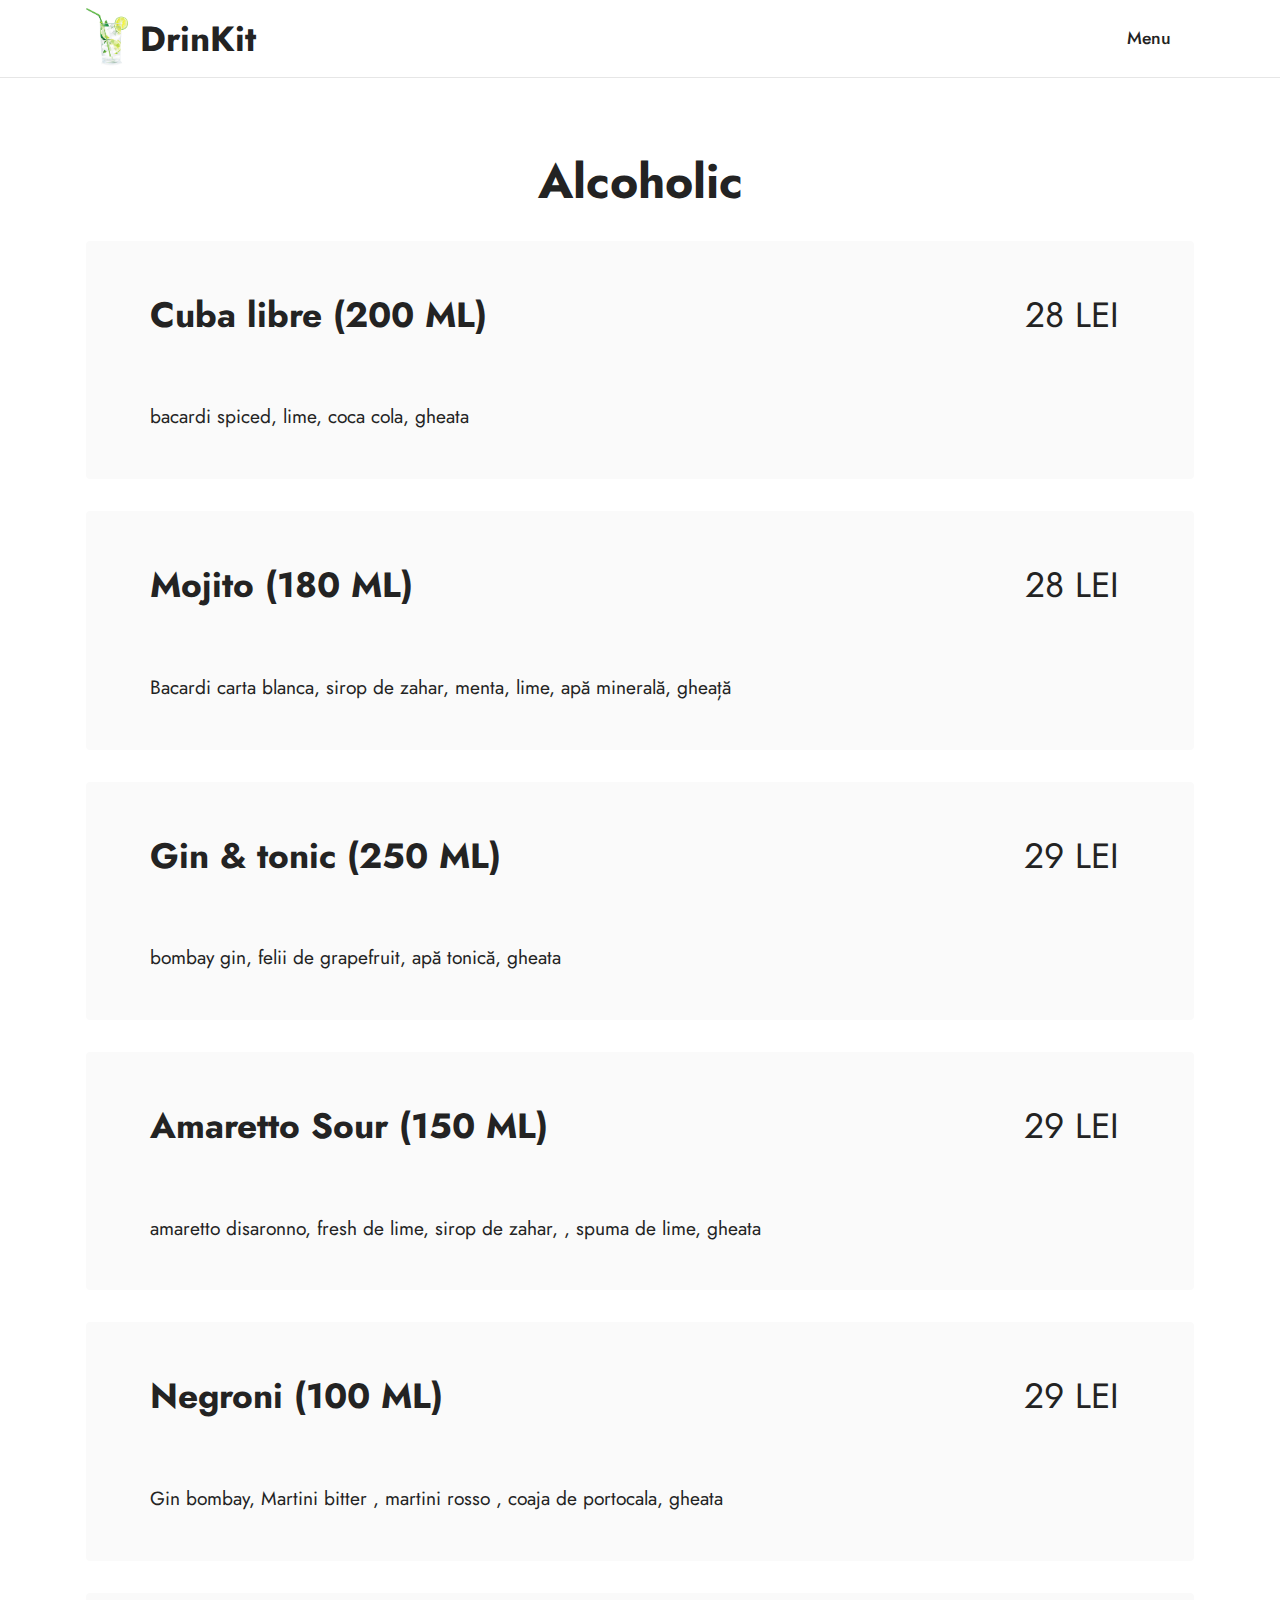
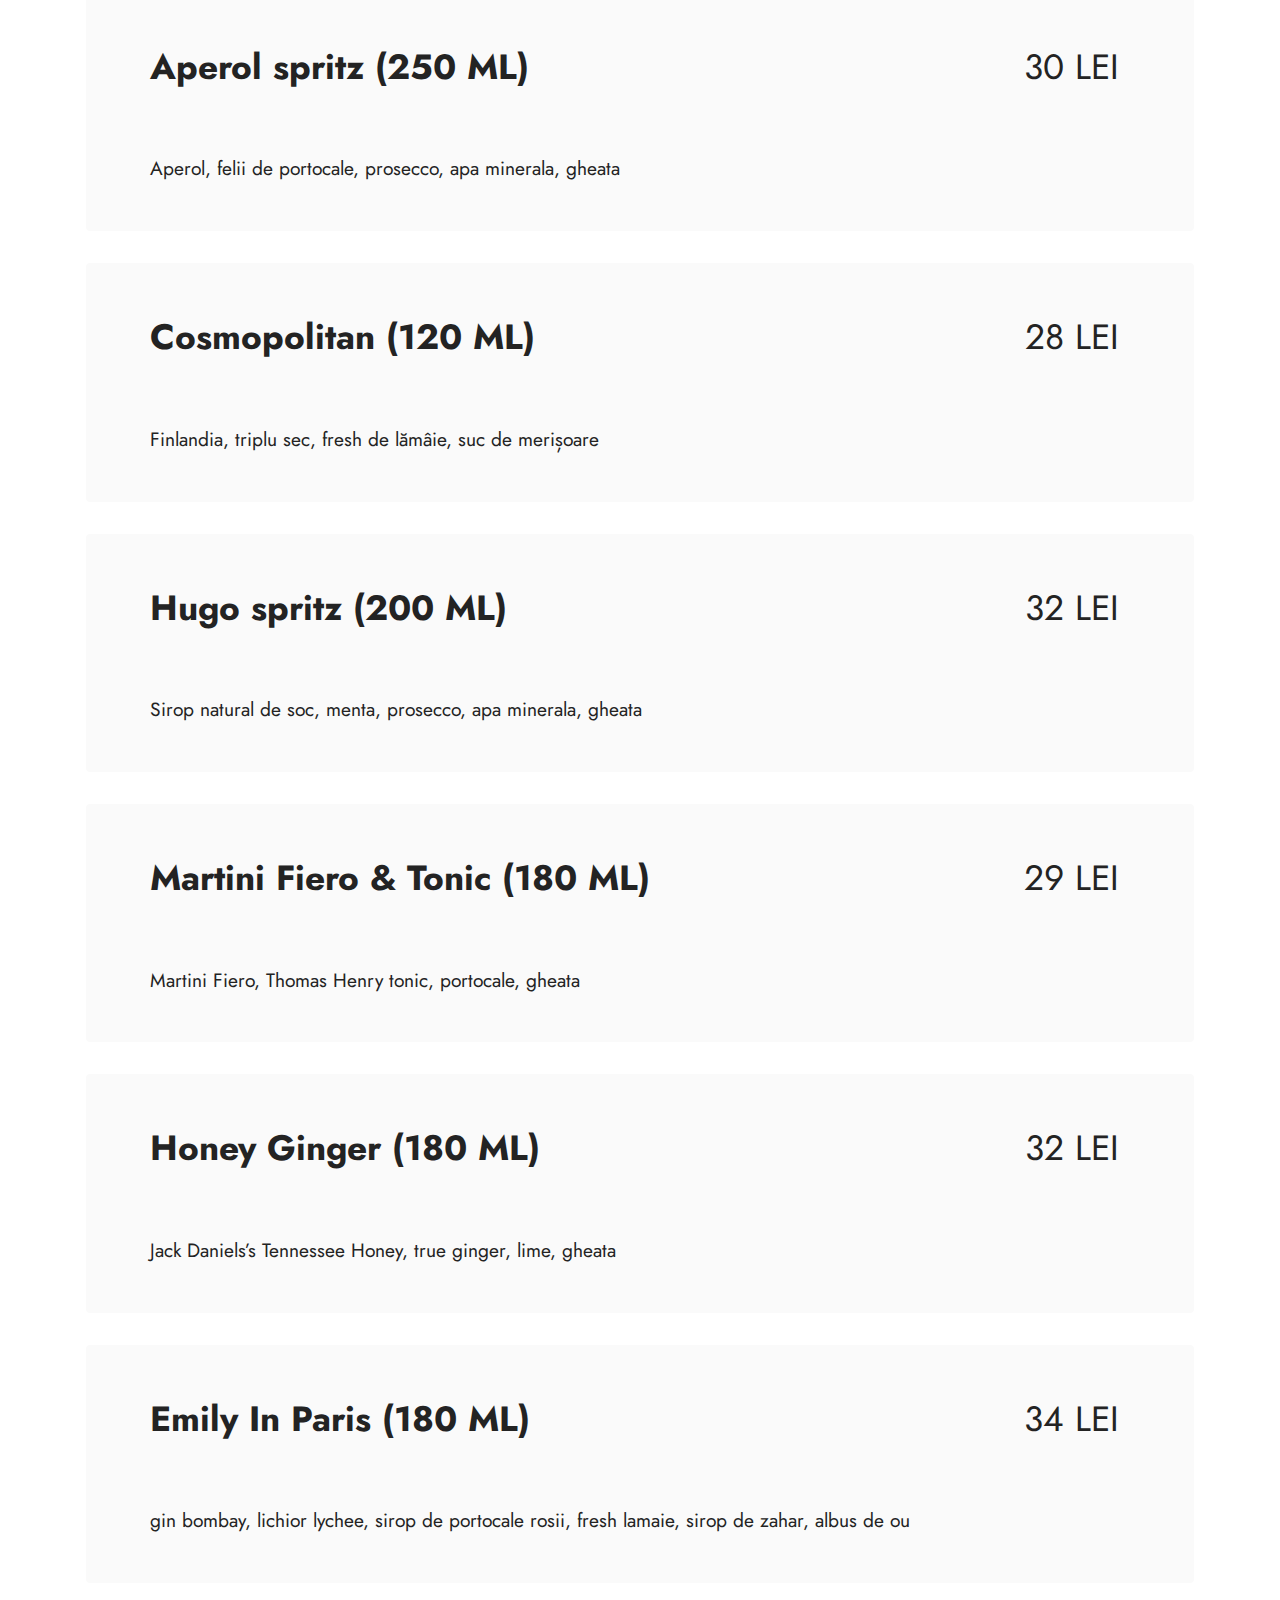
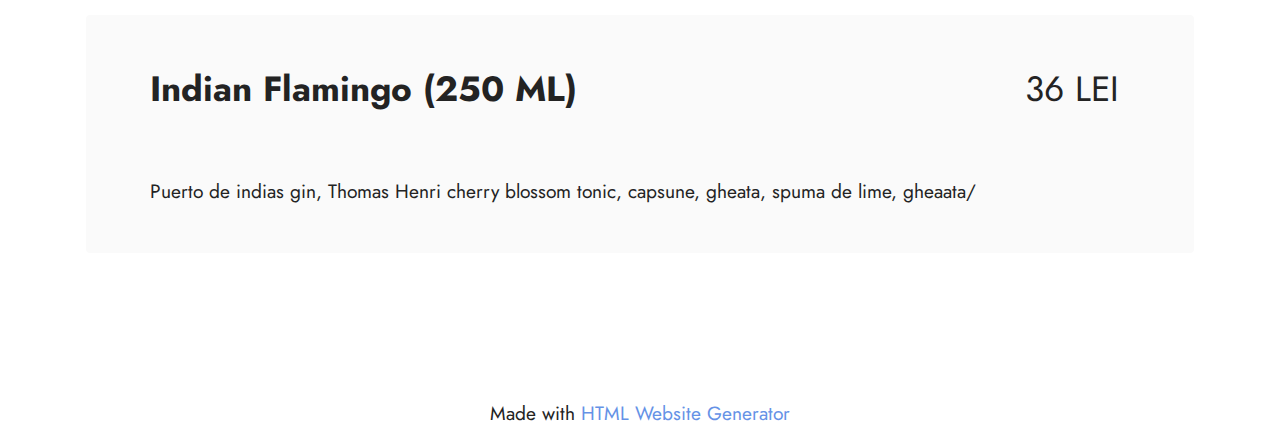
==== commit 4087412f: "create github pages" ====
--- a/Alcoholic.html
+++ b/Alcoholic.html
@@ -264,7 +264,7 @@
             </div>
         </div>
     </div>
-</section><section class="display-7" style="padding: 0;align-items: center;justify-content: center;flex-wrap: wrap;    align-content: center;display: flex;position: relative;height: 4rem;"><a href="https://mobiri.se/3003908" style="flex: 1 1;height: 4rem;position: absolute;width: 100%;z-index: 1;"><img alt="" style="height: 4rem;" src="[data-uri]"></a><p style="margin: 0;text-align: center;" class="display-7">Made with  &#8204;</p><a style="z-index:1" href="https://mobirise.com/builder/html-code-generator.html">HTML Code Generator</a></section><script src="assets/bootstrap/js/bootstrap.bundle.min.js"></script>  <script src="assets/smoothscroll/smooth-scroll.js"></script>  <script src="assets/ytplayer/index.js"></script>  <script src="assets/dropdown/js/navbar-dropdown.js"></script>  <script src="assets/theme/js/script.js"></script>  
+</section><section class="display-7" style="padding: 0;align-items: center;justify-content: center;flex-wrap: wrap;    align-content: center;display: flex;position: relative;height: 4rem;"><a href="https://mobiri.se/3003908" style="flex: 1 1;height: 4rem;position: absolute;width: 100%;z-index: 1;"><img alt="" style="height: 4rem;" src="[data-uri]"></a><p style="margin: 0;text-align: center;" class="display-7">Made with &#8204;</p><a style="z-index:1" href="https://mobirise.com/html-builder.html">HTML Website Generator</a></section><script src="assets/bootstrap/js/bootstrap.bundle.min.js"></script>  <script src="assets/smoothscroll/smooth-scroll.js"></script>  <script src="assets/ytplayer/index.js"></script>  <script src="assets/dropdown/js/navbar-dropdown.js"></script>  <script src="assets/theme/js/script.js"></script>  
   
   
 </body>
--- a/assets/dropdown/css/style.css
+++ b/assets/dropdown/css/style.css
@@ -0,0 +1,265 @@
+.navbar-dropdown {
+  left: 0;
+  padding: 0;
+  position: absolute;
+  right: 0;
+  top: 0;
+  transition: all 0.45s ease;
+  z-index: 1030;
+  background: #282828; }
+  .navbar-dropdown .navbar-logo {
+    margin-right: 0.8rem;
+    transition: margin 0.3s ease-in-out;
+    vertical-align: middle; }
+    .navbar-dropdown .navbar-logo img {
+      height: 3.125rem;
+      transition: all 0.3s ease-in-out; }
+    .navbar-dropdown .navbar-logo.mbr-iconfont {
+      font-size: 3.125rem;
+      line-height: 3.125rem; }
+  .navbar-dropdown .navbar-caption {
+    font-weight: 700;
+    white-space: normal;
+    vertical-align: -4px;
+    line-height: 3.125rem !important; }
+    .navbar-dropdown .navbar-caption, .navbar-dropdown .navbar-caption:hover {
+      color: inherit;
+      text-decoration: none; }
+  .navbar-dropdown .mbr-iconfont + .navbar-caption {
+    vertical-align: -1px; }
+  .navbar-dropdown.navbar-fixed-top {
+    position: fixed; }
+  .navbar-dropdown .navbar-brand span {
+    vertical-align: -4px; }
+  .navbar-dropdown.bg-color.transparent {
+    background: none; }
+  .navbar-dropdown.navbar-short .navbar-brand {
+    padding: 0.625rem 0; }
+    .navbar-dropdown.navbar-short .navbar-brand span {
+      vertical-align: -1px; }
+  .navbar-dropdown.navbar-short .navbar-caption {
+    line-height: 2.375rem !important;
+    vertical-align: -2px; }
+  .navbar-dropdown.navbar-short .navbar-logo {
+    margin-right: 0.5rem; }
+    .navbar-dropdown.navbar-short .navbar-logo img {
+      height: 2.375rem; }
+    .navbar-dropdown.navbar-short .navbar-logo.mbr-iconfont {
+      font-size: 2.375rem;
+      line-height: 2.375rem; }
+  .navbar-dropdown.navbar-short .mbr-table-cell {
+    height: 3.625rem; }
+  .navbar-dropdown .navbar-close {
+    left: 0.6875rem;
+    position: fixed;
+    top: 0.75rem;
+    z-index: 1000; }
+  .navbar-dropdown .hamburger-icon {
+    content: "";
+    display: inline-block;
+    vertical-align: middle;
+    width: 16px;
+    -webkit-box-shadow: 0 -6px 0 1px #282828,0 0 0 1px #282828,0 6px 0 1px #282828;
+    -moz-box-shadow: 0 -6px 0 1px #282828,0 0 0 1px #282828,0 6px 0 1px #282828;
+    box-shadow: 0 -6px 0 1px #282828,0 0 0 1px #282828,0 6px 0 1px #282828; }
+
+.dropdown-menu .dropdown-toggle[data-toggle="dropdown-submenu"]::after {
+  border-bottom: 0.35em solid transparent;
+  border-left: 0.35em solid;
+  border-right: 0;
+  border-top: 0.35em solid transparent;
+  margin-left: 0.3rem; }
+
+.dropdown-menu .dropdown-item:focus {
+  outline: 0; }
+
+.nav-dropdown {
+  font-size: 0.75rem;
+  font-weight: 500;
+  height: auto !important; }
+  .nav-dropdown .nav-btn {
+    padding-left: 1rem; }
+  .nav-dropdown .link {
+    margin: .667em 1.667em;
+    font-weight: 500;
+    padding: 0;
+    transition: color .2s ease-in-out; }
+    .nav-dropdown .link.dropdown-toggle {
+      margin-right: 2.583em; }
+      .nav-dropdown .link.dropdown-toggle::after {
+        margin-left: .25rem;
+        border-top: 0.35em solid;
+        border-right: 0.35em solid transparent;
+        border-left: 0.35em solid transparent;
+        border-bottom: 0; }
+      .nav-dropdown .link.dropdown-toggle[aria-expanded="true"] {
+        margin: 0;
+        padding: 0.667em 3.263em  0.667em 1.667em; }
+  .nav-dropdown .link::after,
+  .nav-dropdown .dropdown-item::after {
+    color: inherit; }
+  .nav-dropdown .btn {
+    font-size: 0.75rem;
+    font-weight: 700;
+    letter-spacing: 0;
+    margin-bottom: 0;
+    padding-left: 1.25rem;
+    padding-right: 1.25rem; }
+  .nav-dropdown .dropdown-menu {
+    border-radius: 0;
+    border: 0;
+    left: 0;
+    margin: 0;
+    padding-bottom: 1.25rem;
+    padding-top: 1.25rem;
+    position: relative; }
+  .nav-dropdown .dropdown-submenu {
+    margin-left: 0.125rem;
+    top: 0; }
+  .nav-dropdown .dropdown-item {
+    font-weight: 500;
+    line-height: 2;
+    padding: 0.3846em 4.615em 0.3846em 1.5385em;
+    position: relative;
+    transition: color .2s ease-in-out, background-color .2s ease-in-out; }
+    .nav-dropdown .dropdown-item::after {
+      margin-top: -0.3077em;
+      position: absolute;
+      right: 1.1538em;
+      top: 50%; }
+    .nav-dropdown .dropdown-item:focus, .nav-dropdown .dropdown-item:hover {
+      background: none; }
+
+@media (max-width: 767px) {
+  .nav-dropdown.navbar-toggleable-sm {
+    bottom: 0;
+    display: none;
+    left: 0;
+    overflow-x: hidden;
+    position: fixed;
+    top: 0;
+    transform: translateX(-100%);
+    -ms-transform: translateX(-100%);
+    -webkit-transform: translateX(-100%);
+    width: 18.75rem;
+    z-index: 999; } }
+.nav-dropdown.navbar-toggleable-xl {
+  bottom: 0;
+  display: none;
+  left: 0;
+  overflow-x: hidden;
+  position: fixed;
+  top: 0;
+  transform: translateX(-100%);
+  -ms-transform: translateX(-100%);
+  -webkit-transform: translateX(-100%);
+  width: 18.75rem;
+  z-index: 999; }
+
+.nav-dropdown-sm {
+  display: block !important;
+  overflow-x: hidden;
+  overflow: auto;
+  padding-top: 3.875rem; }
+  .nav-dropdown-sm::after {
+    content: "";
+    display: block;
+    height: 3rem;
+    width: 100%; }
+  .nav-dropdown-sm.collapse.in ~ .navbar-close {
+    display: block !important; }
+  .nav-dropdown-sm.collapsing, .nav-dropdown-sm.collapse.in {
+    transform: translateX(0);
+    -ms-transform: translateX(0);
+    -webkit-transform: translateX(0);
+    transition: all 0.25s ease-out;
+    -webkit-transition: all 0.25s ease-out;
+    background: #282828; }
+  .nav-dropdown-sm.collapsing[aria-expanded="false"] {
+    transform: translateX(-100%);
+    -ms-transform: translateX(-100%);
+    -webkit-transform: translateX(-100%); }
+  .nav-dropdown-sm .nav-item {
+    display: block;
+    margin-left: 0 !important;
+    padding-left: 0; }
+  .nav-dropdown-sm .link,
+  .nav-dropdown-sm .dropdown-item {
+    border-top: 1px dotted rgba(255, 255, 255, 0.1);
+    font-size: 0.8125rem;
+    line-height: 1.6;
+    margin: 0 !important;
+    padding: 0.875rem 2.4rem 0.875rem 1.5625rem !important;
+    position: relative;
+    white-space: normal; }
+    .nav-dropdown-sm .link:focus, .nav-dropdown-sm .link:hover,
+    .nav-dropdown-sm .dropdown-item:focus,
+    .nav-dropdown-sm .dropdown-item:hover {
+      background: rgba(0, 0, 0, 0.2) !important;
+      color: #c0a375; }
+  .nav-dropdown-sm .nav-btn {
+    position: relative;
+    padding: 1.5625rem 1.5625rem 0 1.5625rem; }
+    .nav-dropdown-sm .nav-btn::before {
+      border-top: 1px dotted rgba(255, 255, 255, 0.1);
+      content: "";
+      left: 0;
+      position: absolute;
+      top: 0;
+      width: 100%; }
+    .nav-dropdown-sm .nav-btn + .nav-btn {
+      padding-top: 0.625rem; }
+      .nav-dropdown-sm .nav-btn + .nav-btn::before {
+        display: none; }
+  .nav-dropdown-sm .btn {
+    padding: 0.625rem 0; }
+  .nav-dropdown-sm .dropdown-toggle[data-toggle="dropdown-submenu"]::after {
+    margin-left: .25rem;
+    border-top: 0.35em solid;
+    border-right: 0.35em solid transparent;
+    border-left: 0.35em solid transparent;
+    border-bottom: 0; }
+  .nav-dropdown-sm .dropdown-toggle[data-toggle="dropdown-submenu"][aria-expanded="true"]::after {
+    border-top: 0;
+    border-right: 0.35em solid transparent;
+    border-left: 0.35em solid transparent;
+    border-bottom: 0.35em solid; }
+  .nav-dropdown-sm .dropdown-menu {
+    margin: 0;
+    padding: 0;
+    position: relative;
+    top: 0;
+    left: 0;
+    width: 100%;
+    border: 0;
+    float: none;
+    border-radius: 0;
+    background: none; }
+  .nav-dropdown-sm .dropdown-submenu {
+    left: 100%;
+    margin-left: 0.125rem;
+    margin-top: -1.25rem;
+    top: 0; }
+
+.navbar-toggleable-sm .nav-dropdown .dropdown-menu {
+  position: absolute; }
+
+.navbar-toggleable-sm .nav-dropdown .dropdown-submenu {
+  left: 100%;
+  margin-left: 0.125rem;
+  margin-top: -1.25rem;
+  top: 0; }
+
+.navbar-toggleable-sm.opened .nav-dropdown .dropdown-menu {
+  position: relative; }
+
+.navbar-toggleable-sm.opened .nav-dropdown .dropdown-submenu {
+  left: 0;
+  margin-left: 00rem;
+  margin-top: 0rem;
+  top: 0; }
+
+.is-builder .nav-dropdown.collapsing {
+  transition: none !important; }
+
+
--- a/assets/socicon/css/styles.css
+++ b/assets/socicon/css/styles.css
@@ -0,0 +1,934 @@
+@charset "UTF-8";
+
+@font-face {
+  font-family: 'Socicon';
+  src:  url('../fonts/socicon.eot');
+  src:  url('../fonts/socicon.eot?#iefix') format('embedded-opentype'),
+    url('../fonts/socicon.woff2') format('woff2'),
+    url('../fonts/socicon.ttf') format('truetype'),
+    url('../fonts/socicon.woff') format('woff'),
+    url('../fonts/socicon.svg#socicon') format('svg');
+  font-weight: normal;
+  font-style: normal;
+  font-display: swap;
+}
+
+[data-icon]:before {
+  font-family: "socicon" !important;
+  content: attr(data-icon);
+  font-style: normal !important;
+  font-weight: normal !important;
+  font-variant: normal !important;
+  text-transform: none !important;
+  speak: none;
+  line-height: 1;
+  -webkit-font-smoothing: antialiased;
+  -moz-osx-font-smoothing: grayscale;
+}
+
+[class^="socicon-"], [class*=" socicon-"] {
+  /* use !important to prevent issues with browser extensions that change fonts */
+  font-family: 'Socicon' !important;
+  speak: none;
+  font-style: normal;
+  font-weight: normal;
+  font-variant: normal;
+  text-transform: none;
+  line-height: 1;
+
+  /* Better Font Rendering =========== */
+  -webkit-font-smoothing: antialiased;
+  -moz-osx-font-smoothing: grayscale;
+}
+
+.socicon-eitaa:before {
+  content: "\e97c";
+}
+.socicon-soroush:before {
+  content: "\e97d";
+}
+.socicon-bale:before {
+  content: "\e97e";
+}
+.socicon-zazzle:before {
+  content: "\e97b";
+}
+.socicon-society6:before {
+  content: "\e97a";
+}
+.socicon-redbubble:before {
+  content: "\e979";
+}
+.socicon-avvo:before {
+  content: "\e978";
+}
+.socicon-stitcher:before {
+  content: "\e977";
+}
+.socicon-googlehangouts:before {
+  content: "\e974";
+}
+.socicon-dlive:before {
+  content: "\e975";
+}
+.socicon-vsco:before {
+  content: "\e976";
+}
+.socicon-flipboard:before {
+  content: "\e973";
+}
+.socicon-ubuntu:before {
+  content: "\e958";
+}
+.socicon-artstation:before {
+  content: "\e959";
+}
+.socicon-invision:before {
+  content: "\e95a";
+}
+.socicon-torial:before {
+  content: "\e95b";
+}
+.socicon-collectorz:before {
+  content: "\e95c";
+}
+.socicon-seenthis:before {
+  content: "\e95d";
+}
+.socicon-googleplaymusic:before {
+  content: "\e95e";
+}
+.socicon-debian:before {
+  content: "\e95f";
+}
+.socicon-filmfreeway:before {
+  content: "\e960";
+}
+.socicon-gnome:before {
+  content: "\e961";
+}
+.socicon-itchio:before {
+  content: "\e962";
+}
+.socicon-jamendo:before {
+  content: "\e963";
+}
+.socicon-mix:before {
+  content: "\e964";
+}
+.socicon-sharepoint:before {
+  content: "\e965";
+}
+.socicon-tinder:before {
+  content: "\e966";
+}
+.socicon-windguru:before {
+  content: "\e967";
+}
+.socicon-cdbaby:before {
+  content: "\e968";
+}
+.socicon-elementaryos:before {
+  content: "\e969";
+}
+.socicon-stage32:before {
+  content: "\e96a";
+}
+.socicon-tiktok:before {
+  content: "\e96b";
+}
+.socicon-gitter:before {
+  content: "\e96c";
+}
+.socicon-letterboxd:before {
+  content: "\e96d";
+}
+.socicon-threema:before {
+  content: "\e96e";
+}
+.socicon-splice:before {
+  content: "\e96f";
+}
+.socicon-metapop:before {
+  content: "\e970";
+}
+.socicon-naver:before {
+  content: "\e971";
+}
+.socicon-remote:before {
+  content: "\e972";
+}
+.socicon-internet:before {
+  content: "\e957";
+}
+.socicon-moddb:before {
+  content: "\e94b";
+}
+.socicon-indiedb:before {
+  content: "\e94c";
+}
+.socicon-traxsource:before {
+  content: "\e94d";
+}
+.socicon-gamefor:before {
+  content: "\e94e";
+}
+.socicon-pixiv:before {
+  content: "\e94f";
+}
+.socicon-myanimelist:before {
+  content: "\e950";
+}
+.socicon-blackberry:before {
+  content: "\e951";
+}
+.socicon-wickr:before {
+  content: "\e952";
+}
+.socicon-spip:before {
+  content: "\e953";
+}
+.socicon-napster:before {
+  content: "\e954";
+}
+.socicon-beatport:before {
+  content: "\e955";
+}
+.socicon-hackerone:before {
+  content: "\e956";
+}
+.socicon-hackernews:before {
+  content: "\e946";
+}
+.socicon-smashwords:before {
+  content: "\e947";
+}
+.socicon-kobo:before {
+  content: "\e948";
+}
+.socicon-bookbub:before {
+  content: "\e949";
+}
+.socicon-mailru:before {
+  content: "\e94a";
+}
+.socicon-gitlab:before {
+  content: "\e945";
+}
+.socicon-instructables:before {
+  content: "\e944";
+}
+.socicon-portfolio:before {
+  content: "\e943";
+}
+.socicon-codered:before {
+  content: "\e940";
+}
+.socicon-origin:before {
+  content: "\e941";
+}
+.socicon-nextdoor:before {
+  content: "\e942";
+}
+.socicon-udemy:before {
+  content: "\e93f";
+}
+.socicon-livemaster:before {
+  content: "\e93e";
+}
+.socicon-crunchbase:before {
+  content: "\e93b";
+}
+.socicon-homefy:before {
+  content: "\e93c";
+}
+.socicon-calendly:before {
+  content: "\e93d";
+}
+.socicon-realtor:before {
+  content: "\e90f";
+}
+.socicon-tidal:before {
+  content: "\e910";
+}
+.socicon-qobuz:before {
+  content: "\e911";
+}
+.socicon-natgeo:before {
+  content: "\e912";
+}
+.socicon-mastodon:before {
+  content: "\e913";
+}
+.socicon-unsplash:before {
+  content: "\e914";
+}
+.socicon-homeadvisor:before {
+  content: "\e915";
+}
+.socicon-angieslist:before {
+  content: "\e916";
+}
+.socicon-codepen:before {
+  content: "\e917";
+}
+.socicon-slack:before {
+  content: "\e918";
+}
+.socicon-openaigym:before {
+  content: "\e919";
+}
+.socicon-logmein:before {
+  content: "\e91a";
+}
+.socicon-fiverr:before {
+  content: "\e91b";
+}
+.socicon-gotomeeting:before {
+  content: "\e91c";
+}
+.socicon-aliexpress:before {
+  content: "\e91d";
+}
+.socicon-guru:before {
+  content: "\e91e";
+}
+.socicon-appstore:before {
+  content: "\e91f";
+}
+.socicon-homes:before {
+  content: "\e920";
+}
+.socicon-zoom:before {
+  content: "\e921";
+}
+.socicon-alibaba:before {
+  content: "\e922";
+}
+.socicon-craigslist:before {
+  content: "\e923";
+}
+.socicon-wix:before {
+  content: "\e924";
+}
+.socicon-redfin:before {
+  content: "\e925";
+}
+.socicon-googlecalendar:before {
+  content: "\e926";
+}
+.socicon-shopify:before {
+  content: "\e927";
+}
+.socicon-freelancer:before {
+  content: "\e928";
+}
+.socicon-seedrs:before {
+  content: "\e929";
+}
+.socicon-bing:before {
+  content: "\e92a";
+}
+.socicon-doodle:before {
+  content: "\e92b";
+}
+.socicon-bonanza:before {
+  content: "\e92c";
+}
+.socicon-squarespace:before {
+  content: "\e92d";
+}
+.socicon-toptal:before {
+  content: "\e92e";
+}
+.socicon-gust:before {
+  content: "\e92f";
+}
+.socicon-ask:before {
+  content: "\e930";
+}
+.socicon-trulia:before {
+  content: "\e931";
+}
+.socicon-loomly:before {
+  content: "\e932";
+}
+.socicon-ghost:before {
+  content: "\e933";
+}
+.socicon-upwork:before {
+  content: "\e934";
+}
+.socicon-fundable:before {
+  content: "\e935";
+}
+.socicon-booking:before {
+  content: "\e936";
+}
+.socicon-googlemaps:before {
+  content: "\e937";
+}
+.socicon-zillow:before {
+  content: "\e938";
+}
+.socicon-niconico:before {
+  content: "\e939";
+}
+.socicon-toneden:before {
+  content: "\e93a";
+}
+.socicon-augment:before {
+  content: "\e908";
+}
+.socicon-bitbucket:before {
+  content: "\e909";
+}
+.socicon-fyuse:before {
+  content: "\e90a";
+}
+.socicon-yt-gaming:before {
+  content: "\e90b";
+}
+.socicon-sketchfab:before {
+  content: "\e90c";
+}
+.socicon-mobcrush:before {
+  content: "\e90d";
+}
+.socicon-microsoft:before {
+  content: "\e90e";
+}
+.socicon-pandora:before {
+  content: "\e907";
+}
+.socicon-messenger:before {
+  content: "\e906";
+}
+.socicon-gamewisp:before {
+  content: "\e905";
+}
+.socicon-bloglovin:before {
+  content: "\e904";
+}
+.socicon-tunein:before {
+  content: "\e903";
+}
+.socicon-gamejolt:before {
+  content: "\e901";
+}
+.socicon-trello:before {
+  content: "\e902";
+}
+.socicon-spreadshirt:before {
+  content: "\e900";
+}
+.socicon-500px:before {
+  content: "\e000";
+}
+.socicon-8tracks:before {
+  content: "\e001";
+}
+.socicon-airbnb:before {
+  content: "\e002";
+}
+.socicon-alliance:before {
+  content: "\e003";
+}
+.socicon-amazon:before {
+  content: "\e004";
+}
+.socicon-amplement:before {
+  content: "\e005";
+}
+.socicon-android:before {
+  content: "\e006";
+}
+.socicon-angellist:before {
+  content: "\e007";
+}
+.socicon-apple:before {
+  content: "\e008";
+}
+.socicon-appnet:before {
+  content: "\e009";
+}
+.socicon-baidu:before {
+  content: "\e00a";
+}
+.socicon-bandcamp:before {
+  content: "\e00b";
+}
+.socicon-battlenet:before {
+  content: "\e00c";
+}
+.socicon-mixer:before {
+  content: "\e00d";
+}
+.socicon-bebee:before {
+  content: "\e00e";
+}
+.socicon-bebo:before {
+  content: "\e00f";
+}
+.socicon-behance:before {
+  content: "\e010";
+}
+.socicon-blizzard:before {
+  content: "\e011";
+}
+.socicon-blogger:before {
+  content: "\e012";
+}
+.socicon-buffer:before {
+  content: "\e013";
+}
+.socicon-chrome:before {
+  content: "\e014";
+}
+.socicon-coderwall:before {
+  content: "\e015";
+}
+.socicon-curse:before {
+  content: "\e016";
+}
+.socicon-dailymotion:before {
+  content: "\e017";
+}
+.socicon-deezer:before {
+  content: "\e018";
+}
+.socicon-delicious:before {
+  content: "\e019";
+}
+.socicon-deviantart:before {
+  content: "\e01a";
+}
+.socicon-diablo:before {
+  content: "\e01b";
+}
+.socicon-digg:before {
+  content: "\e01c";
+}
+.socicon-discord:before {
+  content: "\e01d";
+}
+.socicon-disqus:before {
+  content: "\e01e";
+}
+.socicon-douban:before {
+  content: "\e01f";
+}
+.socicon-draugiem:before {
+  content: "\e020";
+}
+.socicon-dribbble:before {
+  content: "\e021";
+}
+.socicon-drupal:before {
+  content: "\e022";
+}
+.socicon-ebay:before {
+  content: "\e023";
+}
+.socicon-ello:before {
+  content: "\e024";
+}
+.socicon-endomodo:before {
+  content: "\e025";
+}
+.socicon-envato:before {
+  content: "\e026";
+}
+.socicon-etsy:before {
+  content: "\e027";
+}
+.socicon-facebook:before {
+  content: "\e028";
+}
+.socicon-feedburner:before {
+  content: "\e029";
+}
+.socicon-filmweb:before {
+  content: "\e02a";
+}
+.socicon-firefox:before {
+  content: "\e02b";
+}
+.socicon-flattr:before {
+  content: "\e02c";
+}
+.socicon-flickr:before {
+  content: "\e02d";
+}
+.socicon-formulr:before {
+  content: "\e02e";
+}
+.socicon-forrst:before {
+  content: "\e02f";
+}
+.socicon-foursquare:before {
+  content: "\e030";
+}
+.socicon-friendfeed:before {
+  content: "\e031";
+}
+.socicon-github:before {
+  content: "\e032";
+}
+.socicon-goodreads:before {
+  content: "\e033";
+}
+.socicon-google:before {
+  content: "\e034";
+}
+.socicon-googlescholar:before {
+  content: "\e035";
+}
+.socicon-googlegroups:before {
+  content: "\e036";
+}
+.socicon-googlephotos:before {
+  content: "\e037";
+}
+.socicon-googleplus:before {
+  content: "\e038";
+}
+.socicon-grooveshark:before {
+  content: "\e039";
+}
+.socicon-hackerrank:before {
+  content: "\e03a";
+}
+.socicon-hearthstone:before {
+  content: "\e03b";
+}
+.socicon-hellocoton:before {
+  content: "\e03c";
+}
+.socicon-heroes:before {
+  content: "\e03d";
+}
+.socicon-smashcast:before {
+  content: "\e03e";
+}
+.socicon-horde:before {
+  content: "\e03f";
+}
+.socicon-houzz:before {
+  content: "\e040";
+}
+.socicon-icq:before {
+  content: "\e041";
+}
+.socicon-identica:before {
+  content: "\e042";
+}
+.socicon-imdb:before {
+  content: "\e043";
+}
+.socicon-instagram:before {
+  content: "\e044";
+}
+.socicon-issuu:before {
+  content: "\e045";
+}
+.socicon-istock:before {
+  content: "\e046";
+}
+.socicon-itunes:before {
+  content: "\e047";
+}
+.socicon-keybase:before {
+  content: "\e048";
+}
+.socicon-lanyrd:before {
+  content: "\e049";
+}
+.socicon-lastfm:before {
+  content: "\e04a";
+}
+.socicon-line:before {
+  content: "\e04b";
+}
+.socicon-linkedin:before {
+  content: "\e04c";
+}
+.socicon-livejournal:before {
+  content: "\e04d";
+}
+.socicon-lyft:before {
+  content: "\e04e";
+}
+.socicon-macos:before {
+  content: "\e04f";
+}
+.socicon-mail:before {
+  content: "\e050";
+}
+.socicon-medium:before {
+  content: "\e051";
+}
+.socicon-meetup:before {
+  content: "\e052";
+}
+.socicon-mixcloud:before {
+  content: "\e053";
+}
+.socicon-modelmayhem:before {
+  content: "\e054";
+}
+.socicon-mumble:before {
+  content: "\e055";
+}
+.socicon-myspace:before {
+  content: "\e056";
+}
+.socicon-newsvine:before {
+  content: "\e057";
+}
+.socicon-nintendo:before {
+  content: "\e058";
+}
+.socicon-npm:before {
+  content: "\e059";
+}
+.socicon-odnoklassniki:before {
+  content: "\e05a";
+}
+.socicon-openid:before {
+  content: "\e05b";
+}
+.socicon-opera:before {
+  content: "\e05c";
+}
+.socicon-outlook:before {
+  content: "\e05d";
+}
+.socicon-overwatch:before {
+  content: "\e05e";
+}
+.socicon-patreon:before {
+  content: "\e05f";
+}
+.socicon-paypal:before {
+  content: "\e060";
+}
+.socicon-periscope:before {
+  content: "\e061";
+}
+.socicon-persona:before {
+  content: "\e062";
+}
+.socicon-pinterest:before {
+  content: "\e063";
+}
+.socicon-play:before {
+  content: "\e064";
+}
+.socicon-player:before {
+  content: "\e065";
+}
+.socicon-playstation:before {
+  content: "\e066";
+}
+.socicon-pocket:before {
+  content: "\e067";
+}
+.socicon-qq:before {
+  content: "\e068";
+}
+.socicon-quora:before {
+  content: "\e069";
+}
+.socicon-raidcall:before {
+  content: "\e06a";
+}
+.socicon-ravelry:before {
+  content: "\e06b";
+}
+.socicon-reddit:before {
+  content: "\e06c";
+}
+.socicon-renren:before {
+  content: "\e06d";
+}
+.socicon-researchgate:before {
+  content: "\e06e";
+}
+.socicon-residentadvisor:before {
+  content: "\e06f";
+}
+.socicon-reverbnation:before {
+  content: "\e070";
+}
+.socicon-rss:before {
+  content: "\e071";
+}
+.socicon-sharethis:before {
+  content: "\e072";
+}
+.socicon-skype:before {
+  content: "\e073";
+}
+.socicon-slideshare:before {
+  content: "\e074";
+}
+.socicon-smugmug:before {
+  content: "\e075";
+}
+.socicon-snapchat:before {
+  content: "\e076";
+}
+.socicon-songkick:before {
+  content: "\e077";
+}
+.socicon-soundcloud:before {
+  content: "\e078";
+}
+.socicon-spotify:before {
+  content: "\e079";
+}
+.socicon-stackexchange:before {
+  content: "\e07a";
+}
+.socicon-stackoverflow:before {
+  content: "\e07b";
+}
+.socicon-starcraft:before {
+  content: "\e07c";
+}
+.socicon-stayfriends:before {
+  content: "\e07d";
+}
+.socicon-steam:before {
+  content: "\e07e";
+}
+.socicon-storehouse:before {
+  content: "\e07f";
+}
+.socicon-strava:before {
+  content: "\e080";
+}
+.socicon-streamjar:before {
+  content: "\e081";
+}
+.socicon-stumbleupon:before {
+  content: "\e082";
+}
+.socicon-swarm:before {
+  content: "\e083";
+}
+.socicon-teamspeak:before {
+  content: "\e084";
+}
+.socicon-teamviewer:before {
+  content: "\e085";
+}
+.socicon-technorati:before {
+  content: "\e086";
+}
+.socicon-telegram:before {
+  content: "\e087";
+}
+.socicon-tripadvisor:before {
+  content: "\e088";
+}
+.socicon-tripit:before {
+  content: "\e089";
+}
+.socicon-triplej:before {
+  content: "\e08a";
+}
+.socicon-tumblr:before {
+  content: "\e08b";
+}
+.socicon-twitch:before {
+  content: "\e08c";
+}
+.socicon-twitter:before {
+  content: "\e08d";
+}
+.socicon-uber:before {
+  content: "\e08e";
+}
+.socicon-ventrilo:before {
+  content: "\e08f";
+}
+.socicon-viadeo:before {
+  content: "\e090";
+}
+.socicon-viber:before {
+  content: "\e091";
+}
+.socicon-viewbug:before {
+  content: "\e092";
+}
+.socicon-vimeo:before {
+  content: "\e093";
+}
+.socicon-vine:before {
+  content: "\e094";
+}
+.socicon-vkontakte:before {
+  content: "\e095";
+}
+.socicon-warcraft:before {
+  content: "\e096";
+}
+.socicon-wechat:before {
+  content: "\e097";
+}
+.socicon-weibo:before {
+  content: "\e098";
+}
+.socicon-whatsapp:before {
+  content: "\e099";
+}
+.socicon-wikipedia:before {
+  content: "\e09a";
+}
+.socicon-windows:before {
+  content: "\e09b";
+}
+.socicon-wordpress:before {
+  content: "\e09c";
+}
+.socicon-wykop:before {
+  content: "\e09d";
+}
+.socicon-xbox:before {
+  content: "\e09e";
+}
+.socicon-xing:before {
+  content: "\e09f";
+}
+.socicon-yahoo:before {
+  content: "\e0a0";
+}
+.socicon-yammer:before {
+  content: "\e0a1";
+}
+.socicon-yandex:before {
+  content: "\e0a2";
+}
+.socicon-yelp:before {
+  content: "\e0a3";
+}
+.socicon-younow:before {
+  content: "\e0a4";
+}
+.socicon-youtube:before {
+  content: "\e0a5";
+}
+.socicon-zapier:before {
+  content: "\e0a6";
+}
+.socicon-zerply:before {
+  content: "\e0a7";
+}
+.socicon-zomato:before {
+  content: "\e0a8";
+}
+.socicon-zynga:before {
+  content: "\e0a9";
+}
--- a/assets/theme/css/style.css
+++ b/assets/theme/css/style.css
@@ -0,0 +1,961 @@
+@charset "UTF-8";
+section {
+  background-color: #ffffff;
+}
+
+body {
+  font-style: normal;
+  line-height: 1.5;
+  font-weight: 400;
+  color: #232323;
+  position: relative;
+}
+
+button {
+  background-color: transparent;
+  border-color: transparent;
+}
+
+section,
+.container,
+.container-fluid {
+  position: relative;
+  word-wrap: break-word;
+}
+
+a.mbr-iconfont:hover {
+  text-decoration: none;
+}
+
+.article .lead p,
+.article .lead ul,
+.article .lead ol,
+.article .lead pre,
+.article .lead blockquote {
+  margin-bottom: 0;
+}
+
+a {
+  font-style: normal;
+  font-weight: 400;
+  cursor: pointer;
+}
+a, a:hover {
+  text-decoration: none;
+}
+
+.mbr-section-title {
+  font-style: normal;
+  line-height: 1.3;
+}
+
+.mbr-section-subtitle {
+  line-height: 1.3;
+}
+
+.mbr-text {
+  font-style: normal;
+  line-height: 1.7;
+}
+
+h1,
+h2,
+h3,
+h4,
+h5,
+h6,
+.display-1,
+.display-2,
+.display-4,
+.display-5,
+.display-7,
+span,
+p,
+a {
+  line-height: 1;
+  word-break: break-word;
+  word-wrap: break-word;
+  font-weight: 400;
+}
+
+b,
+strong {
+  font-weight: bold;
+}
+
+input:-webkit-autofill, input:-webkit-autofill:hover, input:-webkit-autofill:focus, input:-webkit-autofill:active {
+  transition-delay: 9999s;
+  -webkit-transition-property: background-color, color;
+  transition-property: background-color, color;
+}
+
+textarea[type=hidden] {
+  display: none;
+}
+
+section {
+  background-position: 50% 50%;
+  background-repeat: no-repeat;
+  background-size: cover;
+}
+section .mbr-background-video,
+section .mbr-background-video-preview {
+  position: absolute;
+  bottom: 0;
+  left: 0;
+  right: 0;
+  top: 0;
+}
+
+.hidden {
+  visibility: hidden;
+}
+
+.mbr-z-index20 {
+  z-index: 20;
+}
+
+/*! Base colors */
+.mbr-white {
+  color: #ffffff;
+}
+
+.mbr-black {
+  color: #111111;
+}
+
+.mbr-bg-white {
+  background-color: #ffffff;
+}
+
+.mbr-bg-black {
+  background-color: #000000;
+}
+
+/*! Text-aligns */
+.align-left {
+  text-align: left;
+}
+
+.align-center {
+  text-align: center;
+}
+
+.align-right {
+  text-align: right;
+}
+
+/*! Font-weight  */
+.mbr-light {
+  font-weight: 300;
+}
+
+.mbr-regular {
+  font-weight: 400;
+}
+
+.mbr-semibold {
+  font-weight: 500;
+}
+
+.mbr-bold {
+  font-weight: 700;
+}
+
+/*! Media  */
+.media-content {
+  flex-basis: 100%;
+}
+
+.media-container-row {
+  display: flex;
+  flex-direction: row;
+  flex-wrap: wrap;
+  justify-content: center;
+  align-content: center;
+  align-items: start;
+}
+.media-container-row .media-size-item {
+  width: 400px;
+}
+
+.media-container-column {
+  display: flex;
+  flex-direction: column;
+  flex-wrap: wrap;
+  justify-content: center;
+  align-content: center;
+  align-items: stretch;
+}
+.media-container-column > * {
+  width: 100%;
+}
+
+@media (min-width: 992px) {
+  .media-container-row {
+    flex-wrap: nowrap;
+  }
+}
+figure {
+  margin-bottom: 0;
+  overflow: hidden;
+}
+
+figure[mbr-media-size] {
+  transition: width 0.1s;
+}
+
+img,
+iframe {
+  display: block;
+  width: 100%;
+}
+
+.card {
+  background-color: transparent;
+  border: none;
+}
+
+.card-box {
+  width: 100%;
+}
+
+.card-img {
+  text-align: center;
+  flex-shrink: 0;
+  -webkit-flex-shrink: 0;
+}
+
+.media {
+  max-width: 100%;
+  margin: 0 auto;
+}
+
+.mbr-figure {
+  align-self: center;
+}
+
+.media-container > div {
+  max-width: 100%;
+}
+
+.mbr-figure img,
+.card-img img {
+  width: 100%;
+}
+
+@media (max-width: 991px) {
+  .media-size-item {
+    width: auto !important;
+  }
+
+  .media {
+    width: auto;
+  }
+
+  .mbr-figure {
+    width: 100% !important;
+  }
+}
+/*! Buttons */
+.mbr-section-btn {
+  margin-left: -0.6rem;
+  margin-right: -0.6rem;
+  font-size: 0;
+}
+
+.btn {
+  font-weight: 600;
+  border-width: 1px;
+  font-style: normal;
+  margin: 0.6rem 0.6rem;
+  white-space: normal;
+  transition: all 0.2s ease-in-out;
+  display: inline-flex;
+  align-items: center;
+  justify-content: center;
+  word-break: break-word;
+}
+
+.btn-sm {
+  font-weight: 600;
+  letter-spacing: 0px;
+  transition: all 0.3s ease-in-out;
+}
+
+.btn-md {
+  font-weight: 600;
+  letter-spacing: 0px;
+  transition: all 0.3s ease-in-out;
+}
+
+.btn-lg {
+  font-weight: 600;
+  letter-spacing: 0px;
+  transition: all 0.3s ease-in-out;
+}
+
+.btn-form {
+  margin: 0;
+}
+.btn-form:hover {
+  cursor: pointer;
+}
+
+nav .mbr-section-btn {
+  margin-left: 0rem;
+  margin-right: 0rem;
+}
+
+/*! Btn icon margin */
+.btn .mbr-iconfont,
+.btn.btn-sm .mbr-iconfont {
+  order: 1;
+  cursor: pointer;
+  margin-left: 0.5rem;
+  vertical-align: sub;
+}
+
+.btn.btn-md .mbr-iconfont,
+.btn.btn-md .mbr-iconfont {
+  margin-left: 0.8rem;
+}
+
+.mbr-regular {
+  font-weight: 400;
+}
+
+.mbr-semibold {
+  font-weight: 500;
+}
+
+.mbr-bold {
+  font-weight: 700;
+}
+
+[type=submit] {
+  -webkit-appearance: none;
+}
+
+/*! Full-screen */
+.mbr-fullscreen .mbr-overlay {
+  min-height: 100vh;
+}
+
+.mbr-fullscreen {
+  display: flex;
+  display: -moz-flex;
+  display: -ms-flex;
+  display: -o-flex;
+  align-items: center;
+  min-height: 100vh;
+  padding-top: 3rem;
+  padding-bottom: 3rem;
+}
+
+/*! Map */
+.map {
+  height: 25rem;
+  position: relative;
+}
+.map iframe {
+  width: 100%;
+  height: 100%;
+}
+
+/*! Scroll to top arrow */
+.mbr-arrow-up {
+  bottom: 25px;
+  right: 90px;
+  position: fixed;
+  text-align: right;
+  z-index: 5000;
+  color: #ffffff;
+  font-size: 22px;
+}
+
+.mbr-arrow-up a {
+  background: rgba(0, 0, 0, 0.2);
+  border-radius: 50%;
+  color: #fff;
+  display: inline-block;
+  height: 60px;
+  width: 60px;
+  border: 2px solid #fff;
+  outline-style: none !important;
+  position: relative;
+  text-decoration: none;
+  transition: all 0.3s ease-in-out;
+  cursor: pointer;
+  text-align: center;
+}
+.mbr-arrow-up a:hover {
+  background-color: rgba(0, 0, 0, 0.4);
+}
+.mbr-arrow-up a i {
+  line-height: 60px;
+}
+
+.mbr-arrow-up-icon {
+  display: block;
+  color: #fff;
+}
+
+.mbr-arrow-up-icon::before {
+  content: "›";
+  display: inline-block;
+  font-family: serif;
+  font-size: 22px;
+  line-height: 1;
+  font-style: normal;
+  position: relative;
+  top: 6px;
+  left: -4px;
+  transform: rotate(-90deg);
+}
+
+/*! Arrow Down */
+.mbr-arrow {
+  position: absolute;
+  bottom: 45px;
+  left: 50%;
+  width: 60px;
+  height: 60px;
+  cursor: pointer;
+  background-color: rgba(80, 80, 80, 0.5);
+  border-radius: 50%;
+  transform: translateX(-50%);
+}
+@media (max-width: 767px) {
+  .mbr-arrow {
+    display: none;
+  }
+}
+.mbr-arrow > a {
+  display: inline-block;
+  text-decoration: none;
+  outline-style: none;
+  -webkit-animation: arrowdown 1.7s ease-in-out infinite;
+          animation: arrowdown 1.7s ease-in-out infinite;
+  color: #ffffff;
+}
+.mbr-arrow > a > i {
+  position: absolute;
+  top: -2px;
+  left: 15px;
+  font-size: 2rem;
+}
+
+#scrollToTop a i::before {
+  content: "";
+  position: absolute;
+  display: block;
+  border-bottom: 2.5px solid #fff;
+  border-left: 2.5px solid #fff;
+  width: 27.8%;
+  height: 27.8%;
+  left: 50%;
+  top: 51%;
+  transform: translateY(-30%) translateX(-50%) rotate(135deg);
+}
+
+@keyframes arrowdown {
+  0% {
+    transform: translateY(0px);
+  }
+  50% {
+    transform: translateY(-5px);
+  }
+  100% {
+    transform: translateY(0px);
+  }
+}
+@-webkit-keyframes arrowdown {
+  0% {
+    transform: translateY(0px);
+  }
+  50% {
+    transform: translateY(-5px);
+  }
+  100% {
+    transform: translateY(0px);
+  }
+}
+@media (max-width: 500px) {
+  .mbr-arrow-up {
+    left: 0;
+    right: 0;
+    text-align: center;
+  }
+}
+/*Gradients animation*/
+@keyframes gradient-animation {
+  from {
+    background-position: 0% 100%;
+    -webkit-animation-timing-function: ease-in-out;
+            animation-timing-function: ease-in-out;
+  }
+  to {
+    background-position: 100% 0%;
+    -webkit-animation-timing-function: ease-in-out;
+            animation-timing-function: ease-in-out;
+  }
+}
+@-webkit-keyframes gradient-animation {
+  from {
+    background-position: 0% 100%;
+    -webkit-animation-timing-function: ease-in-out;
+            animation-timing-function: ease-in-out;
+  }
+  to {
+    background-position: 100% 0%;
+    -webkit-animation-timing-function: ease-in-out;
+            animation-timing-function: ease-in-out;
+  }
+}
+.bg-gradient {
+  background-size: 200% 200%;
+  animation: gradient-animation 5s infinite alternate;
+  -webkit-animation: gradient-animation 5s infinite alternate;
+}
+
+.menu .navbar-brand {
+  display: -webkit-flex;
+}
+.menu .navbar-brand span {
+  display: flex;
+  display: -webkit-flex;
+}
+.menu .navbar-brand .navbar-caption-wrap {
+  display: -webkit-flex;
+}
+.menu .navbar-brand .navbar-logo img {
+  display: -webkit-flex;
+  width: auto;
+}
+@media (min-width: 768px) and (max-width: 991px) {
+  .menu .navbar-toggleable-sm .navbar-nav {
+    display: -ms-flexbox;
+  }
+}
+@media (max-width: 991px) {
+  .menu .navbar-collapse {
+    max-height: 93.5vh;
+  }
+  .menu .navbar-collapse.show {
+    overflow: auto;
+  }
+}
+@media (min-width: 992px) {
+  .menu .navbar-nav.nav-dropdown {
+    display: -webkit-flex;
+  }
+  .menu .navbar-toggleable-sm .navbar-collapse {
+    display: -webkit-flex !important;
+  }
+  .menu .collapsed .navbar-collapse {
+    max-height: 93.5vh;
+  }
+  .menu .collapsed .navbar-collapse.show {
+    overflow: auto;
+  }
+}
+@media (max-width: 767px) {
+  .menu .navbar-collapse {
+    max-height: 80vh;
+  }
+}
+
+.nav-link .mbr-iconfont {
+  margin-right: 0.5rem;
+}
+
+.navbar {
+  display: -webkit-flex;
+  -webkit-flex-wrap: wrap;
+  -webkit-align-items: center;
+  -webkit-justify-content: space-between;
+}
+
+.navbar-collapse {
+  -webkit-flex-basis: 100%;
+  -webkit-flex-grow: 1;
+  -webkit-align-items: center;
+}
+
+.nav-dropdown .link {
+  padding: 0.667em 1.667em !important;
+  margin: 0 !important;
+}
+
+.nav {
+  display: -webkit-flex;
+  -webkit-flex-wrap: wrap;
+}
+
+.row {
+  display: -webkit-flex;
+  -webkit-flex-wrap: wrap;
+}
+
+.justify-content-center {
+  -webkit-justify-content: center;
+}
+
+.form-inline {
+  display: -webkit-flex;
+}
+
+.card-wrapper {
+  -webkit-flex: 1;
+}
+
+.carousel-control {
+  z-index: 10;
+  display: -webkit-flex;
+}
+
+.carousel-controls {
+  display: -webkit-flex;
+}
+
+.media {
+  display: -webkit-flex;
+}
+
+.form-group:focus {
+  outline: none;
+}
+
+.jq-selectbox__select {
+  padding: 7px 0;
+  position: relative;
+}
+
+.jq-selectbox__dropdown {
+  overflow: hidden;
+  border-radius: 10px;
+  position: absolute;
+  top: 100%;
+  left: 0 !important;
+  width: 100% !important;
+}
+
+.jq-selectbox__trigger-arrow {
+  right: 0;
+  transform: translateY(-50%);
+}
+
+.jq-selectbox li {
+  padding: 1.07em 0.5em;
+}
+
+input[type=range] {
+  padding-left: 0 !important;
+  padding-right: 0 !important;
+}
+
+.modal-dialog,
+.modal-content {
+  height: 100%;
+}
+
+.modal-dialog .carousel-inner {
+  height: calc(100vh - 1.75rem);
+}
+@media (max-width: 575px) {
+  .modal-dialog .carousel-inner {
+    height: calc(100vh - 1rem);
+  }
+}
+
+.carousel-item {
+  text-align: center;
+}
+
+.carousel-item img {
+  margin: auto;
+}
+
+.navbar-toggler {
+  align-self: flex-start;
+  padding: 0.25rem 0.75rem;
+  font-size: 1.25rem;
+  line-height: 1;
+  background: transparent;
+  border: 1px solid transparent;
+  border-radius: 0.25rem;
+}
+
+.navbar-toggler:focus,
+.navbar-toggler:hover {
+  text-decoration: none;
+  box-shadow: none;
+}
+
+.navbar-toggler-icon {
+  display: inline-block;
+  width: 1.5em;
+  height: 1.5em;
+  vertical-align: middle;
+  content: "";
+  background: no-repeat center center;
+  background-size: 100% 100%;
+}
+
+.navbar-toggler-left {
+  position: absolute;
+  left: 1rem;
+}
+
+.navbar-toggler-right {
+  position: absolute;
+  right: 1rem;
+}
+
+.card-img {
+  width: auto;
+}
+
+.menu .navbar.collapsed:not(.beta-menu) {
+  flex-direction: column;
+}
+
+.carousel-item.active,
+.carousel-item-next,
+.carousel-item-prev {
+  display: flex;
+}
+
+.note-air-layout .dropup .dropdown-menu,
+.note-air-layout .navbar-fixed-bottom .dropdown .dropdown-menu {
+  bottom: initial !important;
+}
+
+html,
+body {
+  height: auto;
+  min-height: 100vh;
+}
+
+.dropup .dropdown-toggle::after {
+  display: none;
+}
+
+.form-asterisk {
+  font-family: initial;
+  position: absolute;
+  top: -2px;
+  font-weight: normal;
+}
+
+.form-control-label {
+  position: relative;
+  cursor: pointer;
+  margin-bottom: 0.357em;
+  padding: 0;
+}
+
+.alert {
+  color: #ffffff;
+  border-radius: 0;
+  border: 0;
+  font-size: 1.1rem;
+  line-height: 1.5;
+  margin-bottom: 1.875rem;
+  padding: 1.25rem;
+  position: relative;
+  text-align: center;
+}
+.alert.alert-form::after {
+  background-color: inherit;
+  bottom: -7px;
+  content: "";
+  display: block;
+  height: 14px;
+  left: 50%;
+  margin-left: -7px;
+  position: absolute;
+  transform: rotate(45deg);
+  width: 14px;
+}
+
+.form-control {
+  background-color: #ffffff;
+  background-clip: border-box;
+  color: #232323;
+  line-height: 1rem !important;
+  height: auto;
+  padding: 0.6rem 1.2rem;
+  transition: border-color 0.25s ease 0s;
+  border: 1px solid transparent !important;
+  border-radius: 4px;
+  box-shadow: rgba(0, 0, 0, 0.07) 0px 1px 1px 0px, rgba(0, 0, 0, 0.07) 0px 1px 3px 0px, rgba(0, 0, 0, 0.03) 0px 0px 0px 1px;
+}
+.form-active .form-control:invalid {
+  border-color: red;
+}
+
+form .row {
+  margin-left: -0.6rem;
+  margin-right: -0.6rem;
+}
+form .row [class*=col] {
+  padding-left: 0.6rem;
+  padding-right: 0.6rem;
+}
+
+form .mbr-section-btn {
+  margin: 0;
+  padding-left: 0.6rem;
+  padding-right: 0.6rem;
+}
+
+form .btn {
+  display: flex;
+  padding: 0.6rem 1.2rem;
+  margin: 0;
+}
+
+form .form-check-input {
+  margin-top: 0.5;
+}
+
+textarea.form-control {
+  line-height: 1.5rem !important;
+}
+
+.form-group {
+  margin-bottom: 1.2rem;
+}
+
+.form-control,
+form .btn {
+  min-height: 48px;
+}
+
+.gdpr-block label span.textGDPR input[name=gdpr] {
+  top: 7px;
+}
+
+.form-control:focus {
+  box-shadow: none;
+}
+
+:focus {
+  outline: none;
+}
+
+.mbr-overlay {
+  background-color: #000;
+  bottom: 0;
+  left: 0;
+  opacity: 0.5;
+  position: absolute;
+  right: 0;
+  top: 0;
+  z-index: 0;
+  pointer-events: none;
+}
+
+blockquote {
+  font-style: italic;
+  padding: 3rem;
+  font-size: 1.09rem;
+  position: relative;
+  border-left: 3px solid;
+}
+
+ul,
+ol,
+pre,
+blockquote {
+  margin-bottom: 2.3125rem;
+}
+
+.mt-4 {
+  margin-top: 2rem !important;
+}
+
+.mb-4 {
+  margin-bottom: 2rem !important;
+}
+
+@media (min-width: 992px) {
+  .container {
+    padding-left: 16px;
+    padding-right: 16px;
+  }
+
+  .row {
+    margin-left: -16px;
+    margin-right: -16px;
+  }
+  .row > [class*=col] {
+    padding-left: 16px;
+    padding-right: 16px;
+  }
+}
+@media (min-width: 768px) {
+  .container-fluid {
+    padding-left: 32px;
+    padding-right: 32px;
+  }
+}
+@media (min-width: 768px) and (max-width: 991px) {
+  .mbr-container {
+    padding-left: 32px;
+    padding-right: 32px;
+  }
+}
+@media (max-width: 767px) {
+  .mbr-container {
+    padding-left: 16px;
+    padding-right: 16px;
+  }
+}
+.card-wrapper,
+.item-wrapper {
+  overflow: hidden;
+}
+
+.app-video-wrapper > img {
+  opacity: 1;
+}
+
+.item {
+  position: relative;
+}
+
+.dropdown-menu .dropdown-menu {
+  left: 100%;
+}
+
+.dropdown-item + .dropdown-menu {
+  display: none;
+}
+
+.dropdown-item:hover + .dropdown-menu,
+.dropdown-menu:hover {
+  display: block;
+}
+
+@media (min-aspect-ratio: 16/9) {
+  .mbr-video-foreground {
+    height: 300% !important;
+    top: -100% !important;
+  }
+}
+@media (max-aspect-ratio: 16/9) {
+  .mbr-video-foreground {
+    width: 300% !important;
+    left: -100% !important;
+  }
+}.engine {
+	position: absolute;
+	text-indent: -2400px;
+	text-align: center;
+	padding: 0;
+	top: 0;
+	left: -2400px;
+}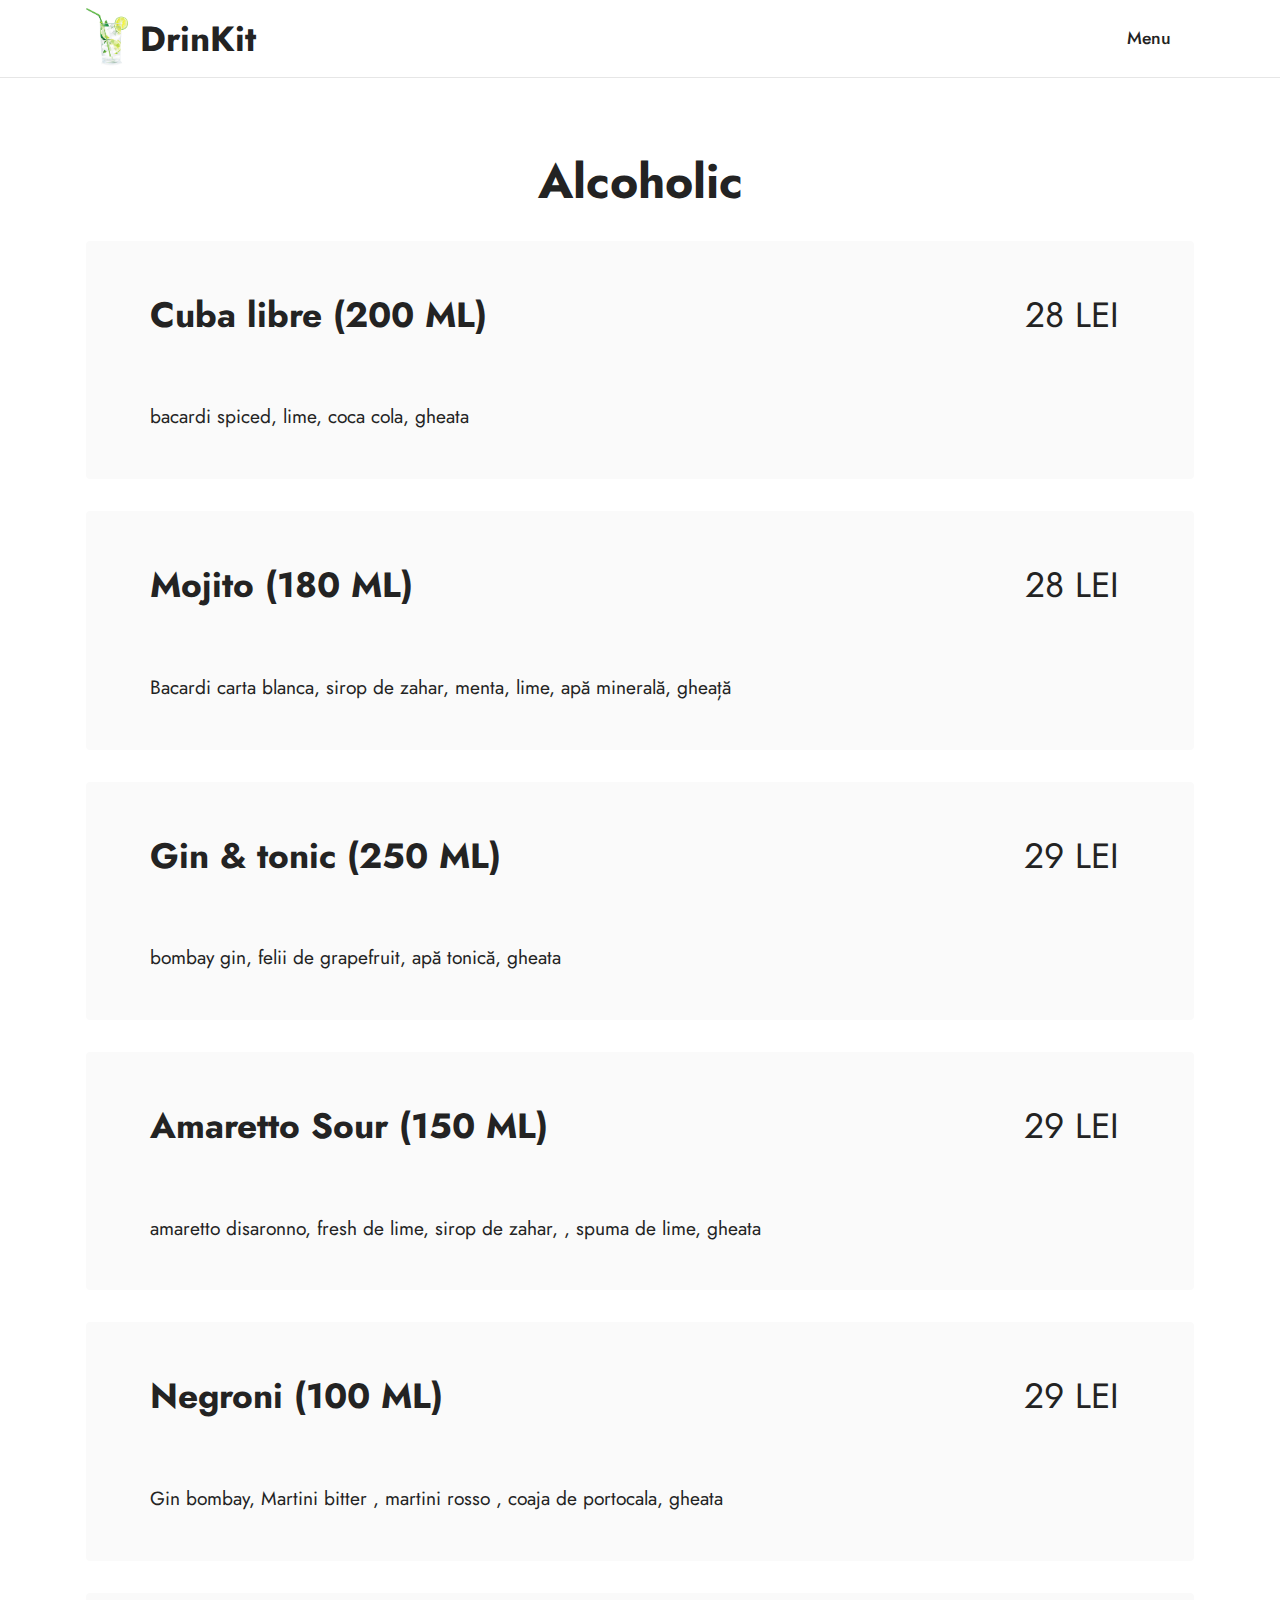
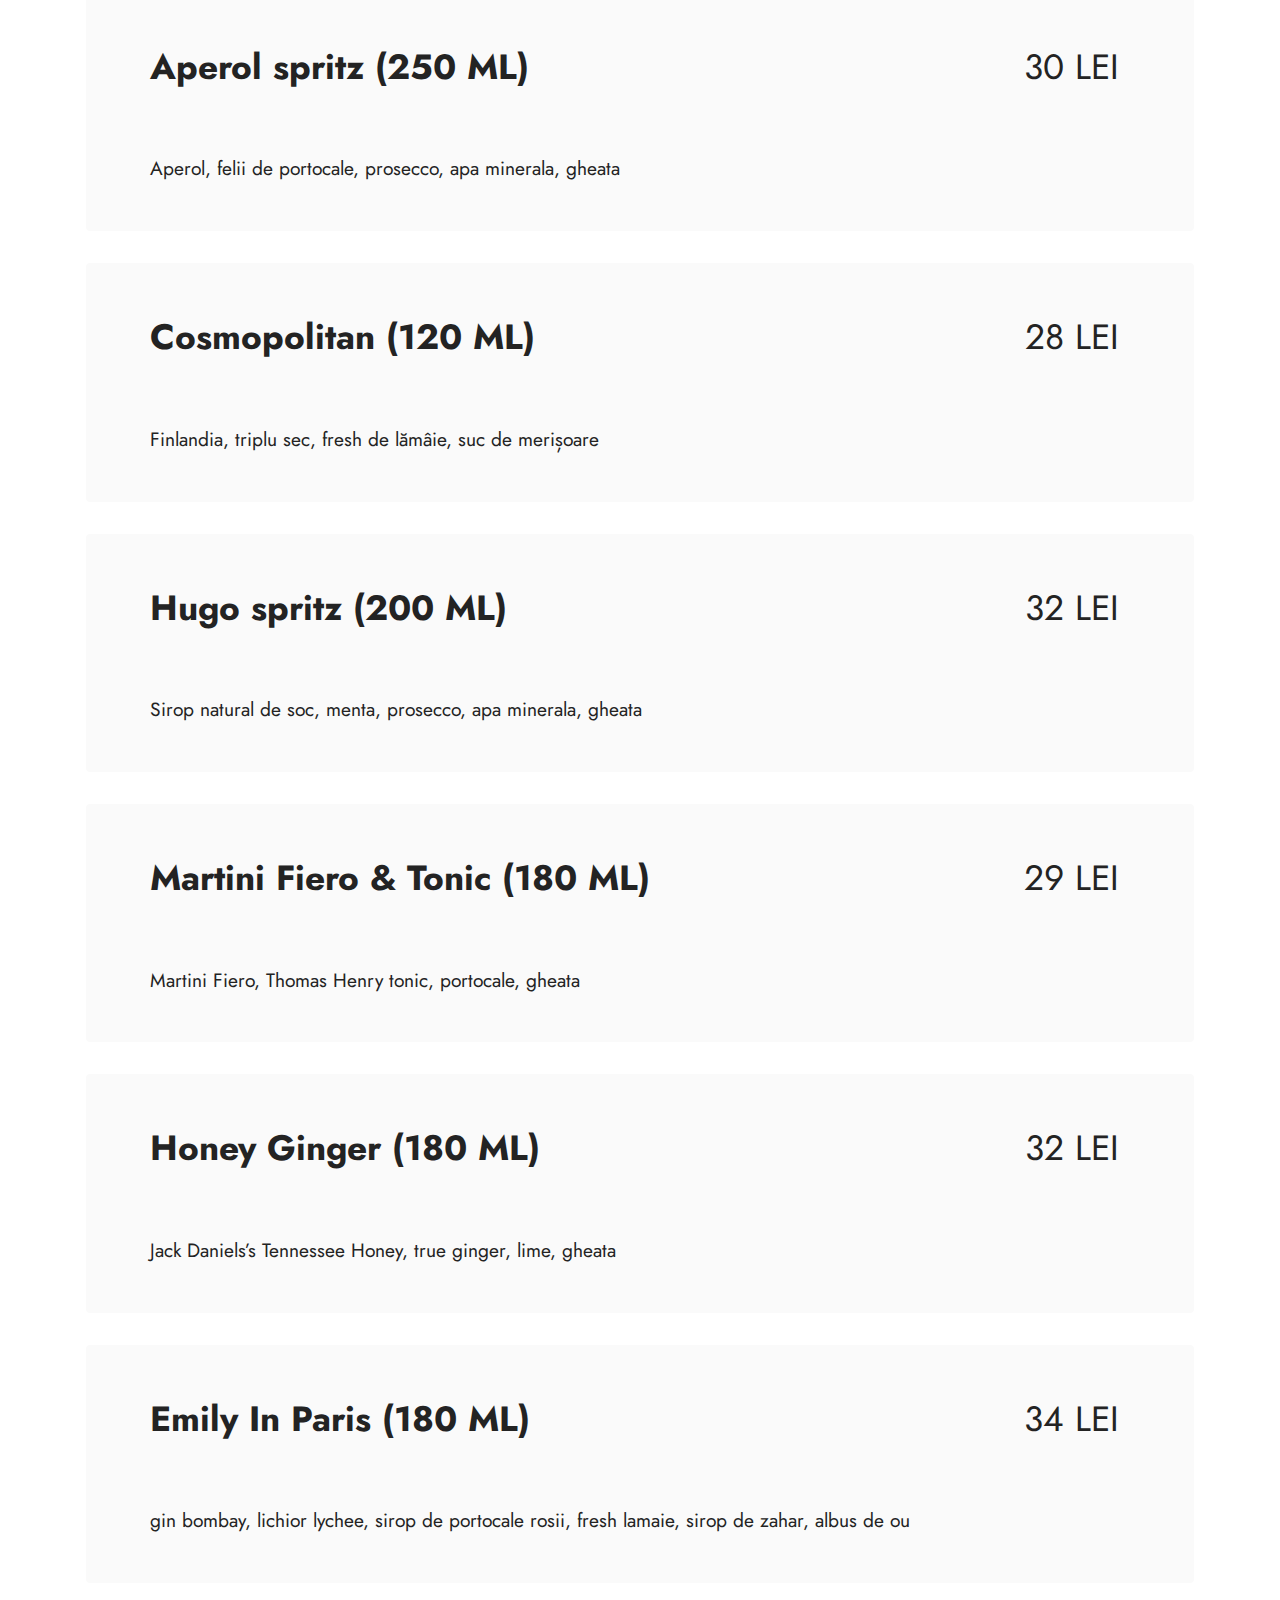
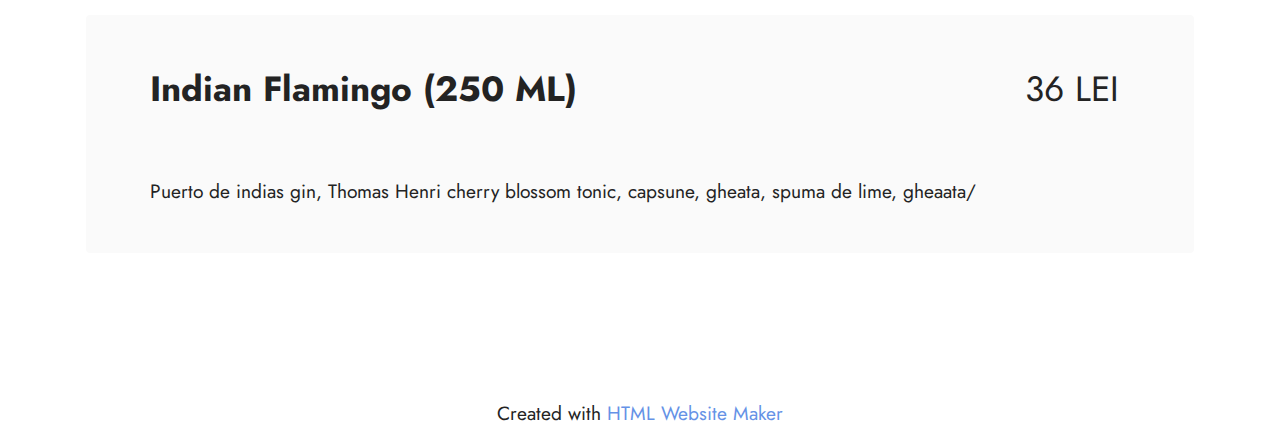
==== commit 88d3933b: "create github pages" ====
--- a/Alcoholic.html
+++ b/Alcoholic.html
@@ -33,11 +33,11 @@
         <div class="container">
             <div class="navbar-brand">
                 <span class="navbar-logo">
-                    <a href="index.html">
+                    <a href="https://ovidiucostache.github.io/drinkit/">
                         <img src="assets/images/mbr-121x177.png" alt="DrinKit" style="height: 3.8rem;">
                     </a>
                 </span>
-                <span class="navbar-caption-wrap"><a class="navbar-caption text-black text-primary display-5" href="https://drinkit.mobirisesite.com/">DrinKit</a></span>
+                <span class="navbar-caption-wrap"><a class="navbar-caption text-black text-primary display-5" href="https://ovidiucostache.github.io/drinkit/">DrinKit</a></span>
             </div>
             <button class="navbar-toggler" type="button" data-toggle="collapse" data-bs-toggle="collapse" data-target="#navbarSupportedContent" data-bs-target="#navbarSupportedContent" aria-controls="navbarNavAltMarkup" aria-expanded="false" aria-label="Toggle navigation">
                 <div class="hamburger">
@@ -264,7 +264,7 @@
             </div>
         </div>
     </div>
-</section><section class="display-7" style="padding: 0;align-items: center;justify-content: center;flex-wrap: wrap;    align-content: center;display: flex;position: relative;height: 4rem;"><a href="https://mobiri.se/3003908" style="flex: 1 1;height: 4rem;position: absolute;width: 100%;z-index: 1;"><img alt="" style="height: 4rem;" src="[data-uri]"></a><p style="margin: 0;text-align: center;" class="display-7">Made with &#8204;</p><a style="z-index:1" href="https://mobirise.com/html-builder.html">HTML Website Generator</a></section><script src="assets/bootstrap/js/bootstrap.bundle.min.js"></script>  <script src="assets/smoothscroll/smooth-scroll.js"></script>  <script src="assets/ytplayer/index.js"></script>  <script src="assets/dropdown/js/navbar-dropdown.js"></script>  <script src="assets/theme/js/script.js"></script>  
+</section><section class="display-7" style="padding: 0;align-items: center;justify-content: center;flex-wrap: wrap;    align-content: center;display: flex;position: relative;height: 4rem;"><a href="https://mobiri.se/3003908" style="flex: 1 1;height: 4rem;position: absolute;width: 100%;z-index: 1;"><img alt="" style="height: 4rem;" src="[data-uri]"></a><p style="margin: 0;text-align: center;" class="display-7">Created with &#8204;</p><a style="z-index:1" href="https://mobirise.com/html-builder.html">HTML Website Maker</a></section><script src="assets/bootstrap/js/bootstrap.bundle.min.js"></script>  <script src="assets/smoothscroll/smooth-scroll.js"></script>  <script src="assets/ytplayer/index.js"></script>  <script src="assets/dropdown/js/navbar-dropdown.js"></script>  <script src="assets/theme/js/script.js"></script>  
   
   
 </body>
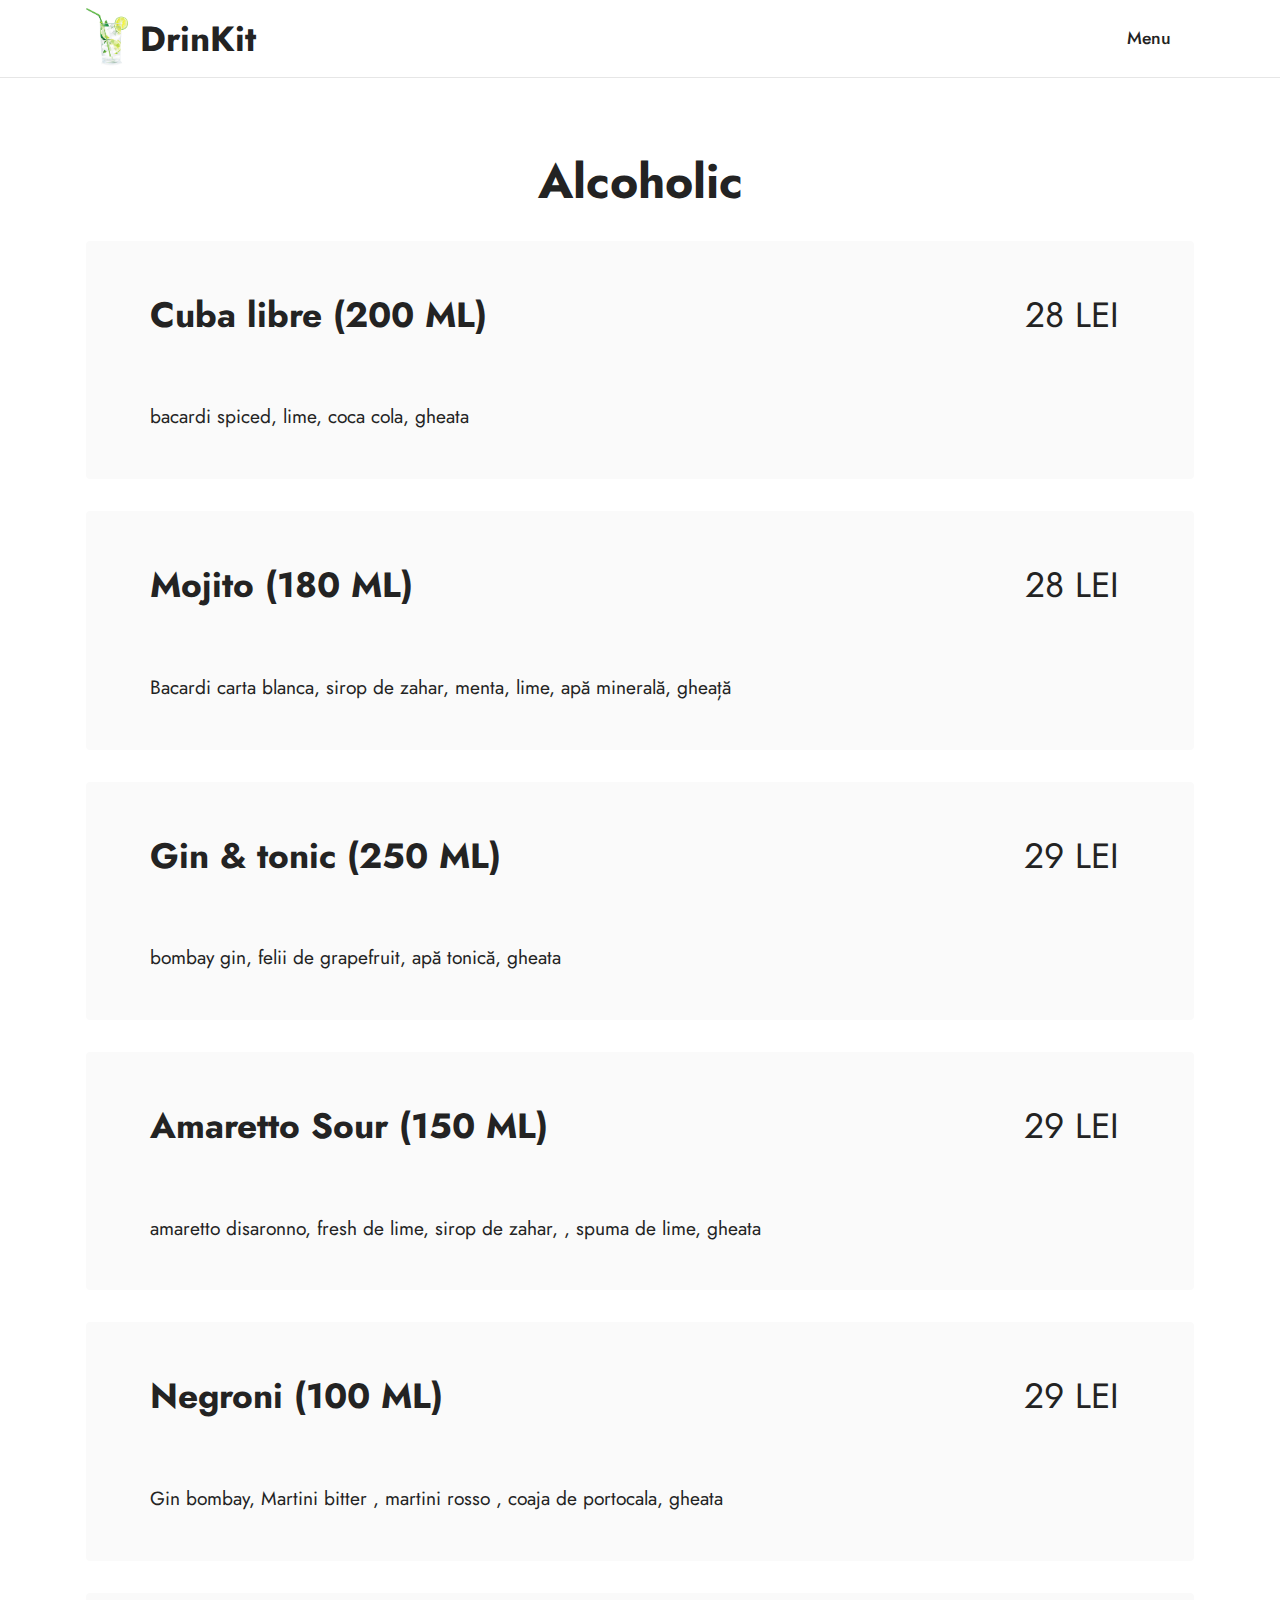
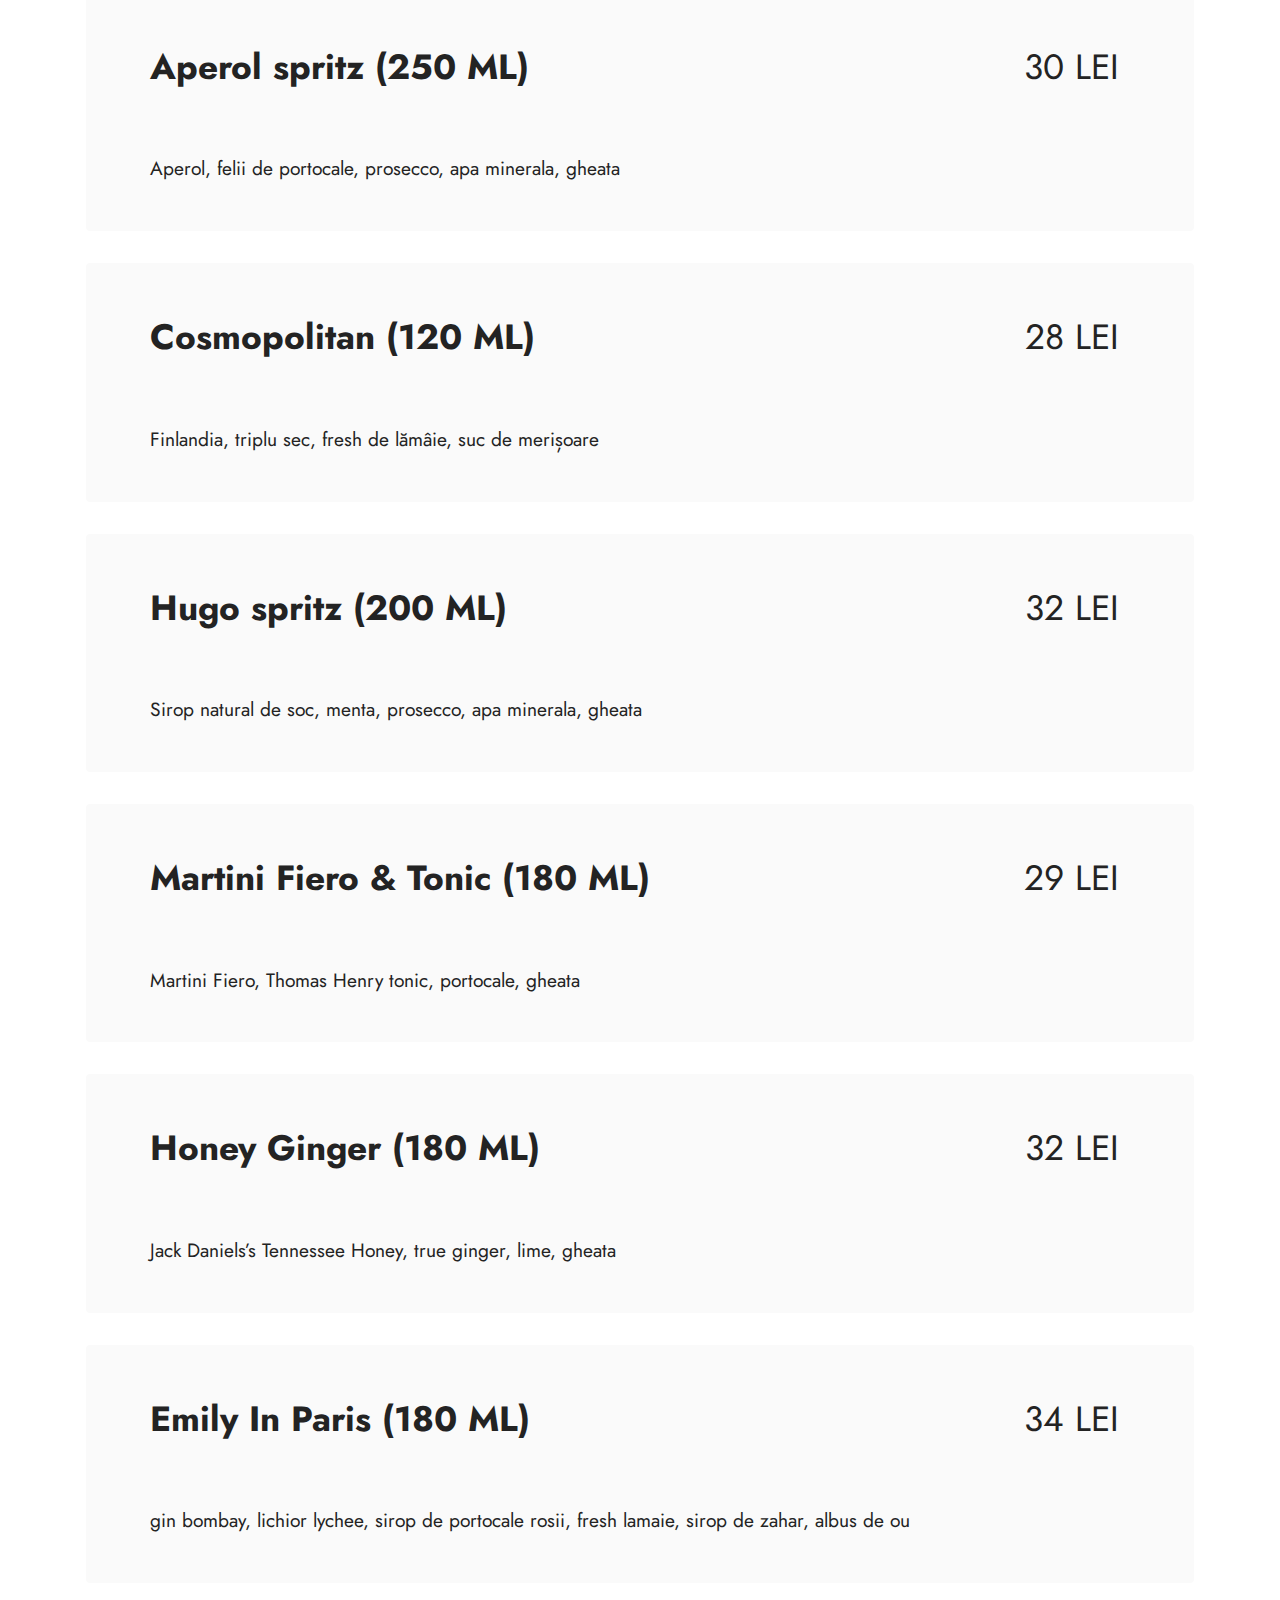
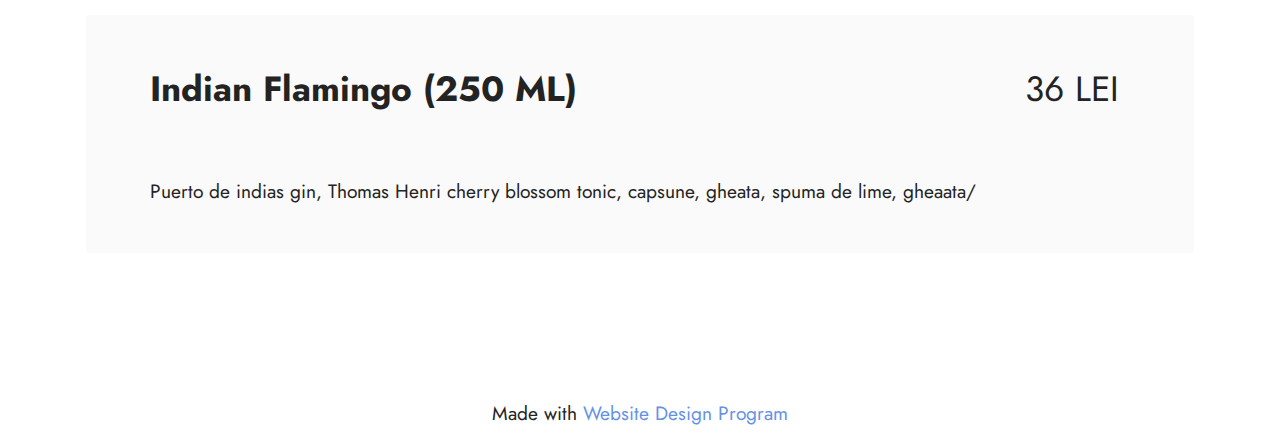
==== commit d651138a: "create github pages" ====
--- a/Alcoholic.html
+++ b/Alcoholic.html
@@ -264,7 +264,7 @@
             </div>
         </div>
     </div>
-</section><section class="display-7" style="padding: 0;align-items: center;justify-content: center;flex-wrap: wrap;    align-content: center;display: flex;position: relative;height: 4rem;"><a href="https://mobiri.se/3003908" style="flex: 1 1;height: 4rem;position: absolute;width: 100%;z-index: 1;"><img alt="" style="height: 4rem;" src="[data-uri]"></a><p style="margin: 0;text-align: center;" class="display-7">Created with &#8204;</p><a style="z-index:1" href="https://mobirise.com/html-builder.html">HTML Website Maker</a></section><script src="assets/bootstrap/js/bootstrap.bundle.min.js"></script>  <script src="assets/smoothscroll/smooth-scroll.js"></script>  <script src="assets/ytplayer/index.js"></script>  <script src="assets/dropdown/js/navbar-dropdown.js"></script>  <script src="assets/theme/js/script.js"></script>  
+</section><section class="display-7" style="padding: 0;align-items: center;justify-content: center;flex-wrap: wrap;    align-content: center;display: flex;position: relative;height: 4rem;"><a href="https://mobiri.se/3003908" style="flex: 1 1;height: 4rem;position: absolute;width: 100%;z-index: 1;"><img alt="" style="height: 4rem;" src="[data-uri]"></a><p style="margin: 0;text-align: center;" class="display-7">Made with &#8204;</p><a style="z-index:1" href="https://mobirise.com/builder/web-design-program.html">Website Design Program</a></section><script src="assets/bootstrap/js/bootstrap.bundle.min.js"></script>  <script src="assets/smoothscroll/smooth-scroll.js"></script>  <script src="assets/ytplayer/index.js"></script>  <script src="assets/dropdown/js/navbar-dropdown.js"></script>  <script src="assets/theme/js/script.js"></script>  
   
   
 </body>
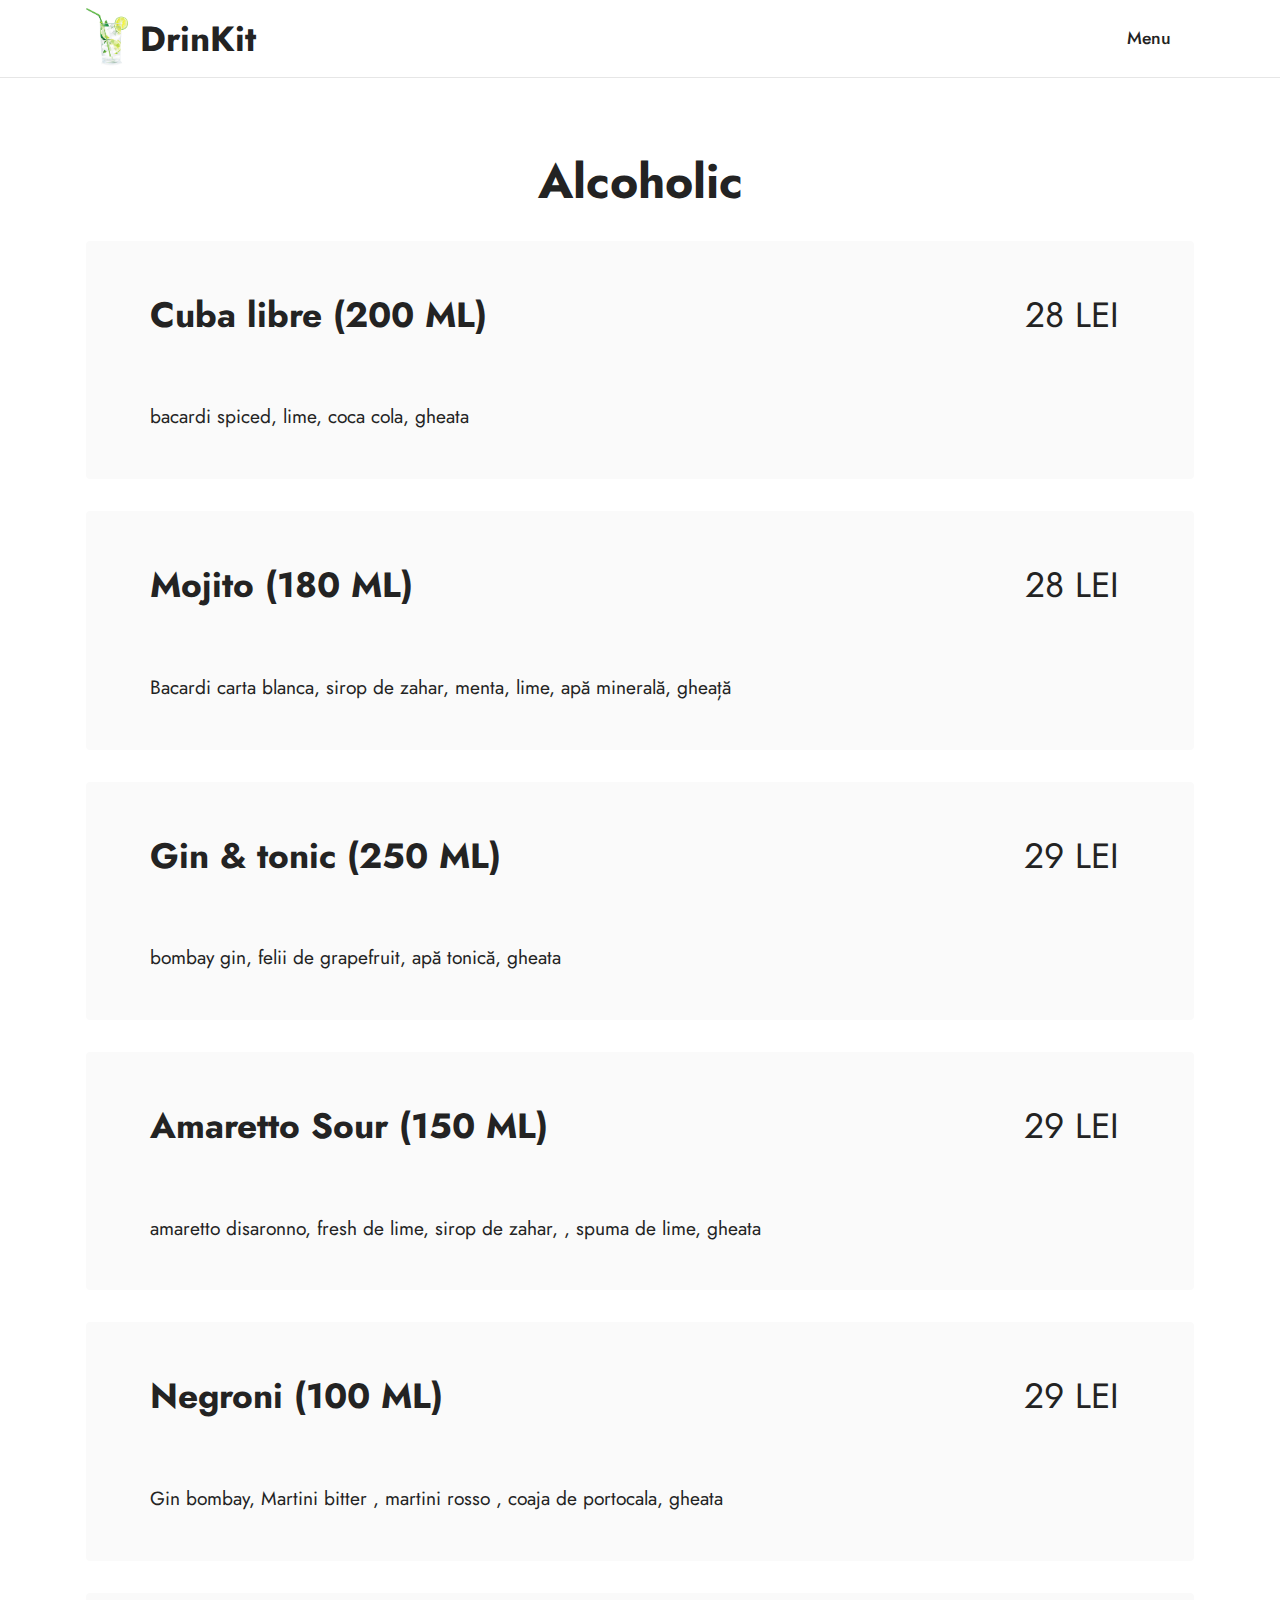
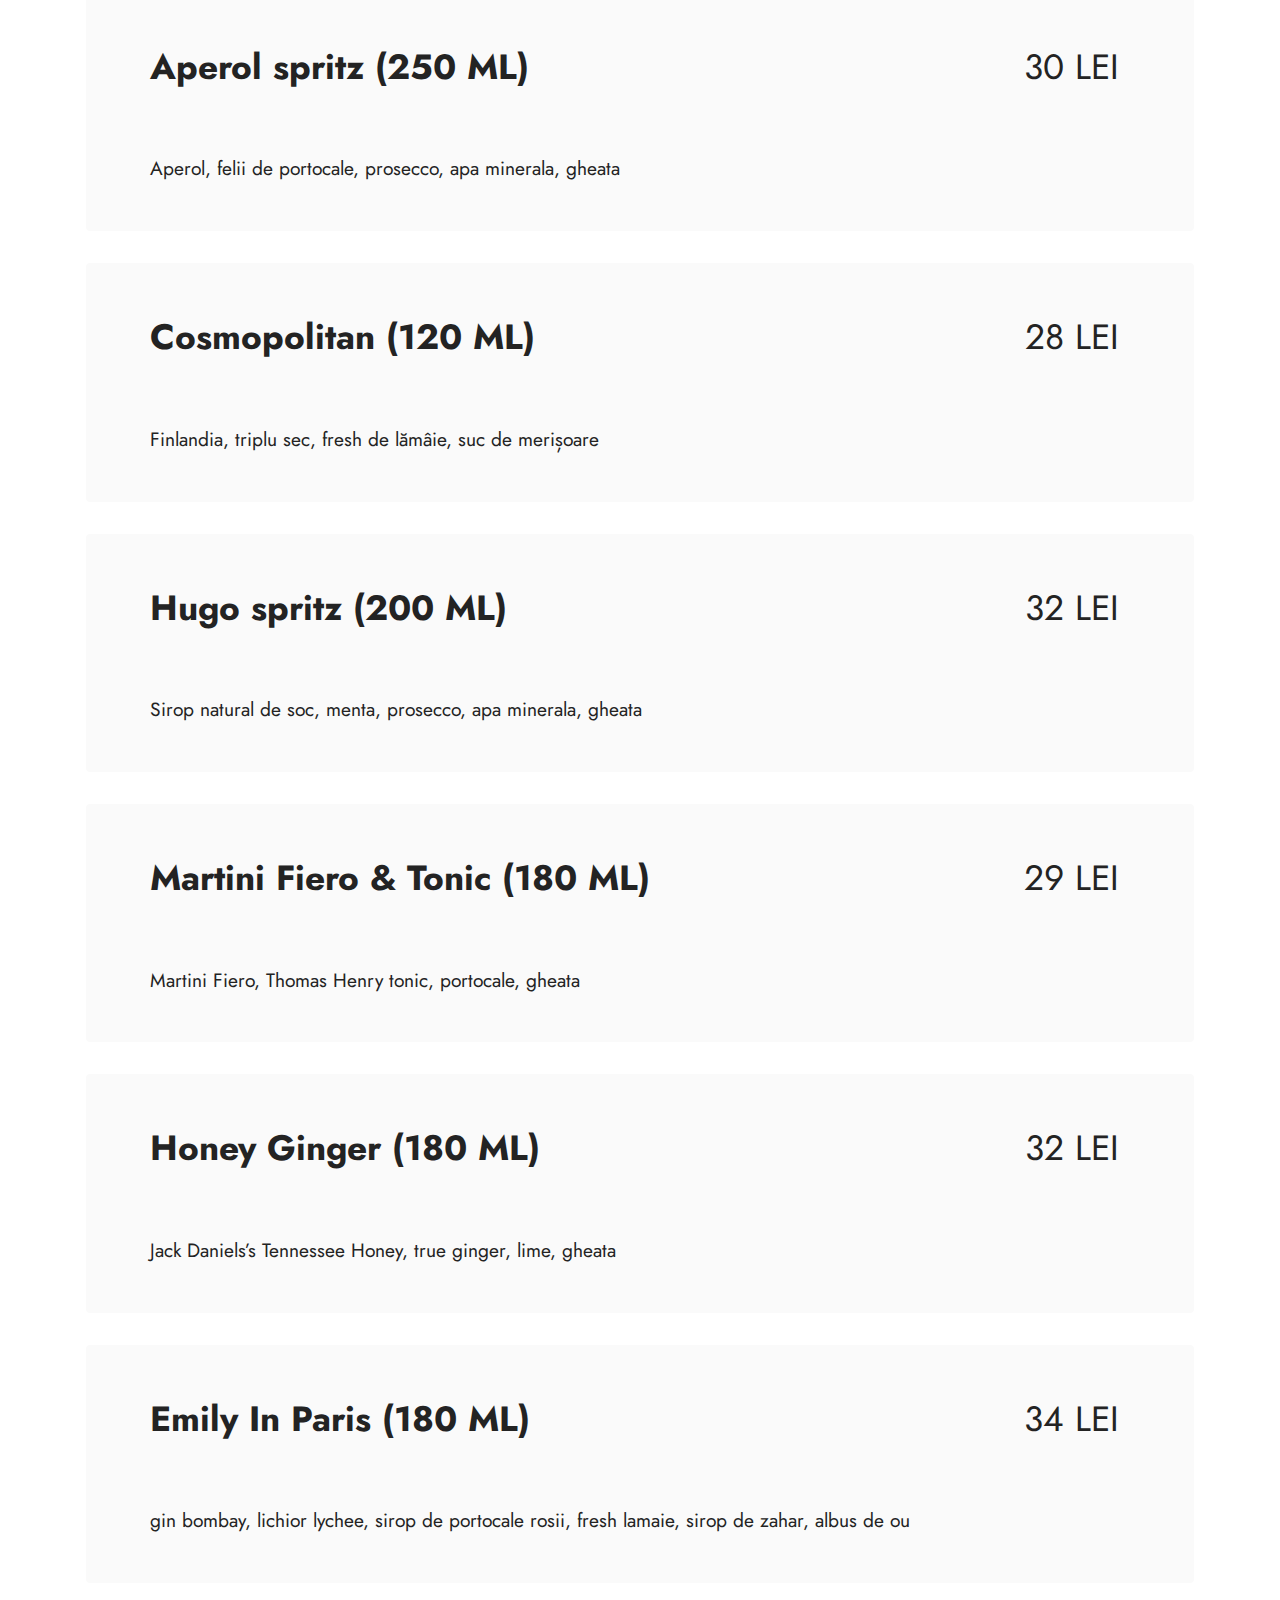
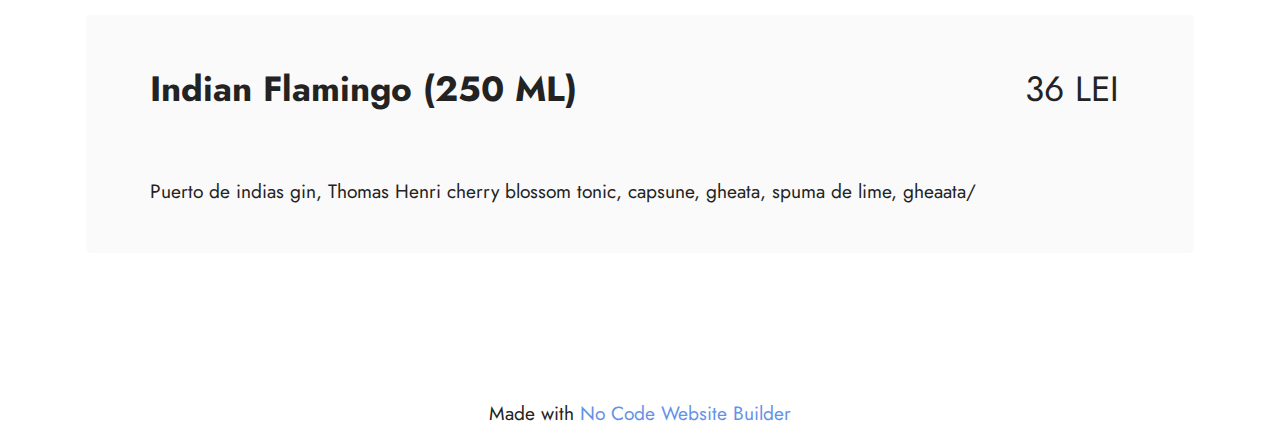
==== commit 3315c566: "create github pages" ====
--- a/Alcoholic.html
+++ b/Alcoholic.html
@@ -264,7 +264,7 @@
             </div>
         </div>
     </div>
-</section><section class="display-7" style="padding: 0;align-items: center;justify-content: center;flex-wrap: wrap;    align-content: center;display: flex;position: relative;height: 4rem;"><a href="https://mobiri.se/3003908" style="flex: 1 1;height: 4rem;position: absolute;width: 100%;z-index: 1;"><img alt="" style="height: 4rem;" src="[data-uri]"></a><p style="margin: 0;text-align: center;" class="display-7">Made with &#8204;</p><a style="z-index:1" href="https://mobirise.com/builder/web-design-program.html">Website Design Program</a></section><script src="assets/bootstrap/js/bootstrap.bundle.min.js"></script>  <script src="assets/smoothscroll/smooth-scroll.js"></script>  <script src="assets/ytplayer/index.js"></script>  <script src="assets/dropdown/js/navbar-dropdown.js"></script>  <script src="assets/theme/js/script.js"></script>  
+</section><section class="display-7" style="padding: 0;align-items: center;justify-content: center;flex-wrap: wrap;    align-content: center;display: flex;position: relative;height: 4rem;"><a href="https://mobiri.se/3003908" style="flex: 1 1;height: 4rem;position: absolute;width: 100%;z-index: 1;"><img alt="" style="height: 4rem;" src="[data-uri]"></a><p style="margin: 0;text-align: center;" class="display-7">Made with &#8204;</p><a style="z-index:1" href="https://mobirise.com/builder/no-code-website-builder.html">No Code Website Builder</a></section><script src="assets/bootstrap/js/bootstrap.bundle.min.js"></script>  <script src="assets/smoothscroll/smooth-scroll.js"></script>  <script src="assets/ytplayer/index.js"></script>  <script src="assets/dropdown/js/navbar-dropdown.js"></script>  <script src="assets/theme/js/script.js"></script>  
   
   
 </body>
